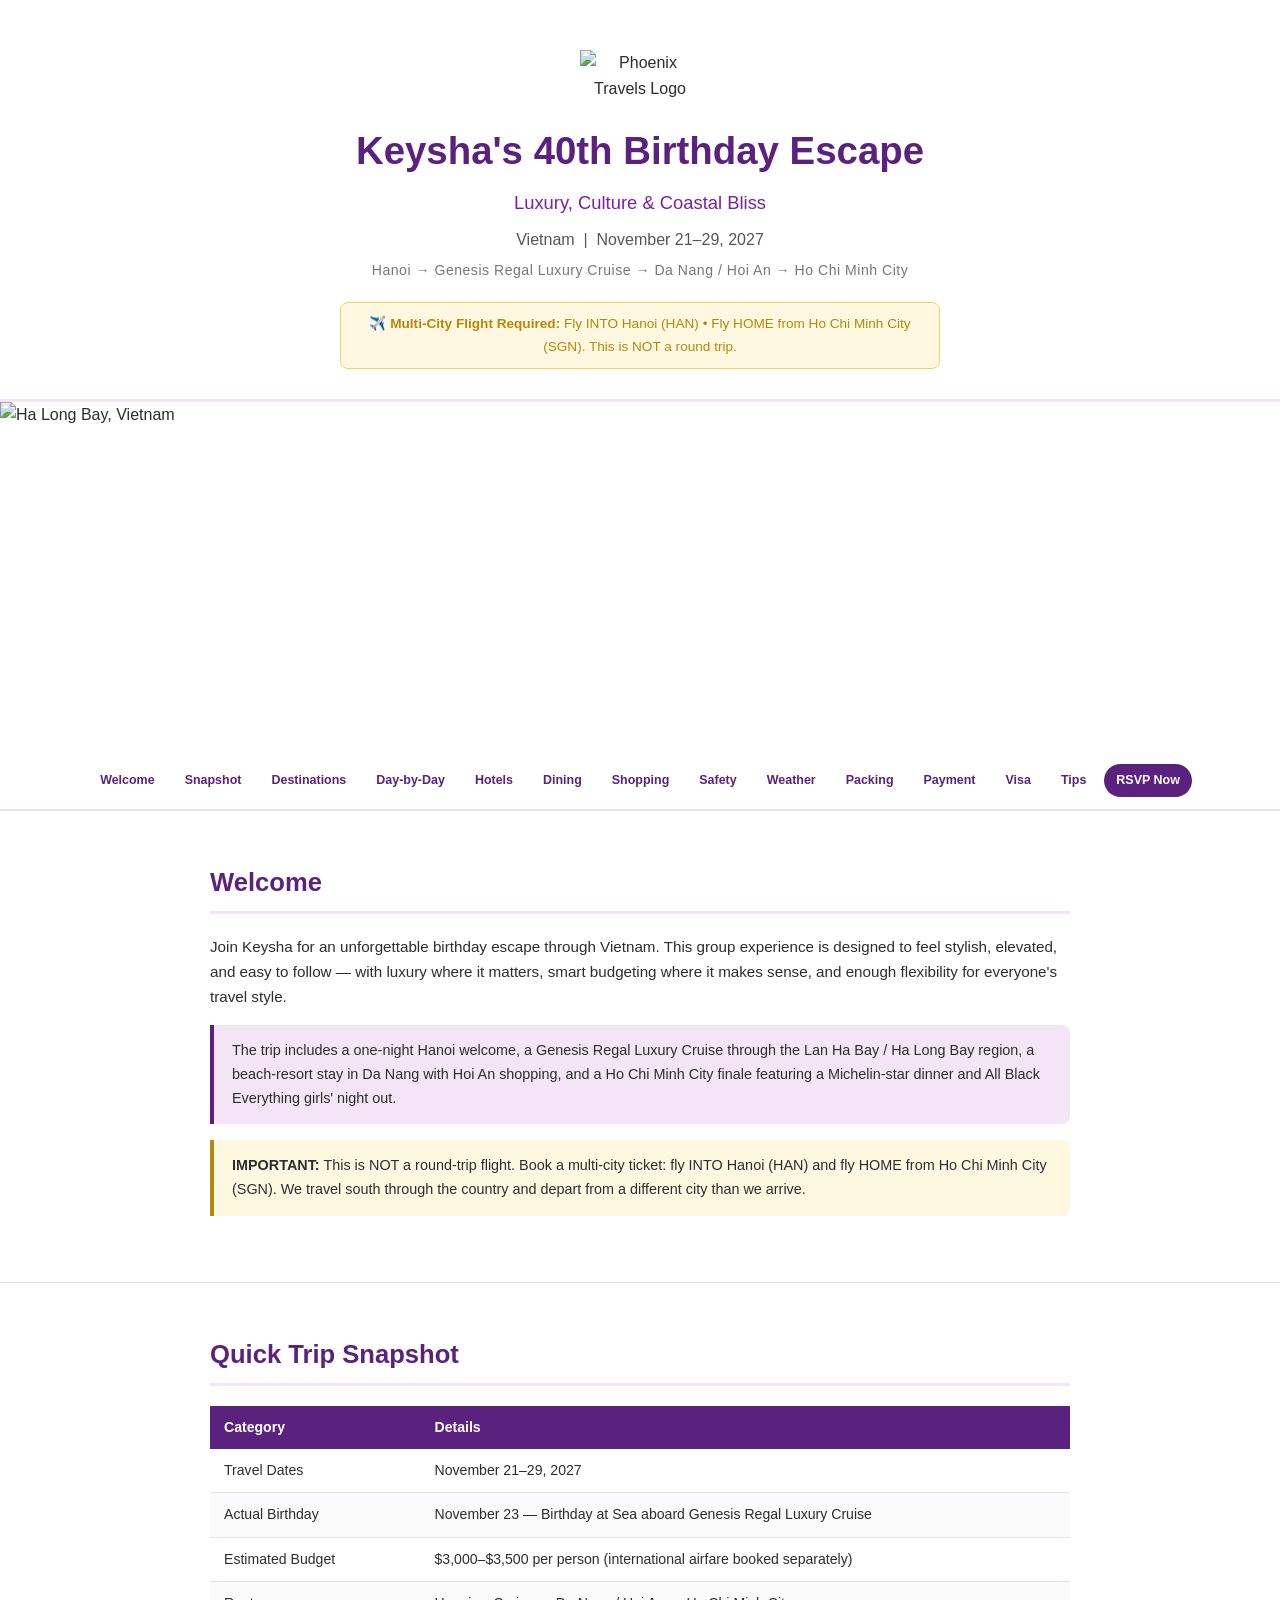
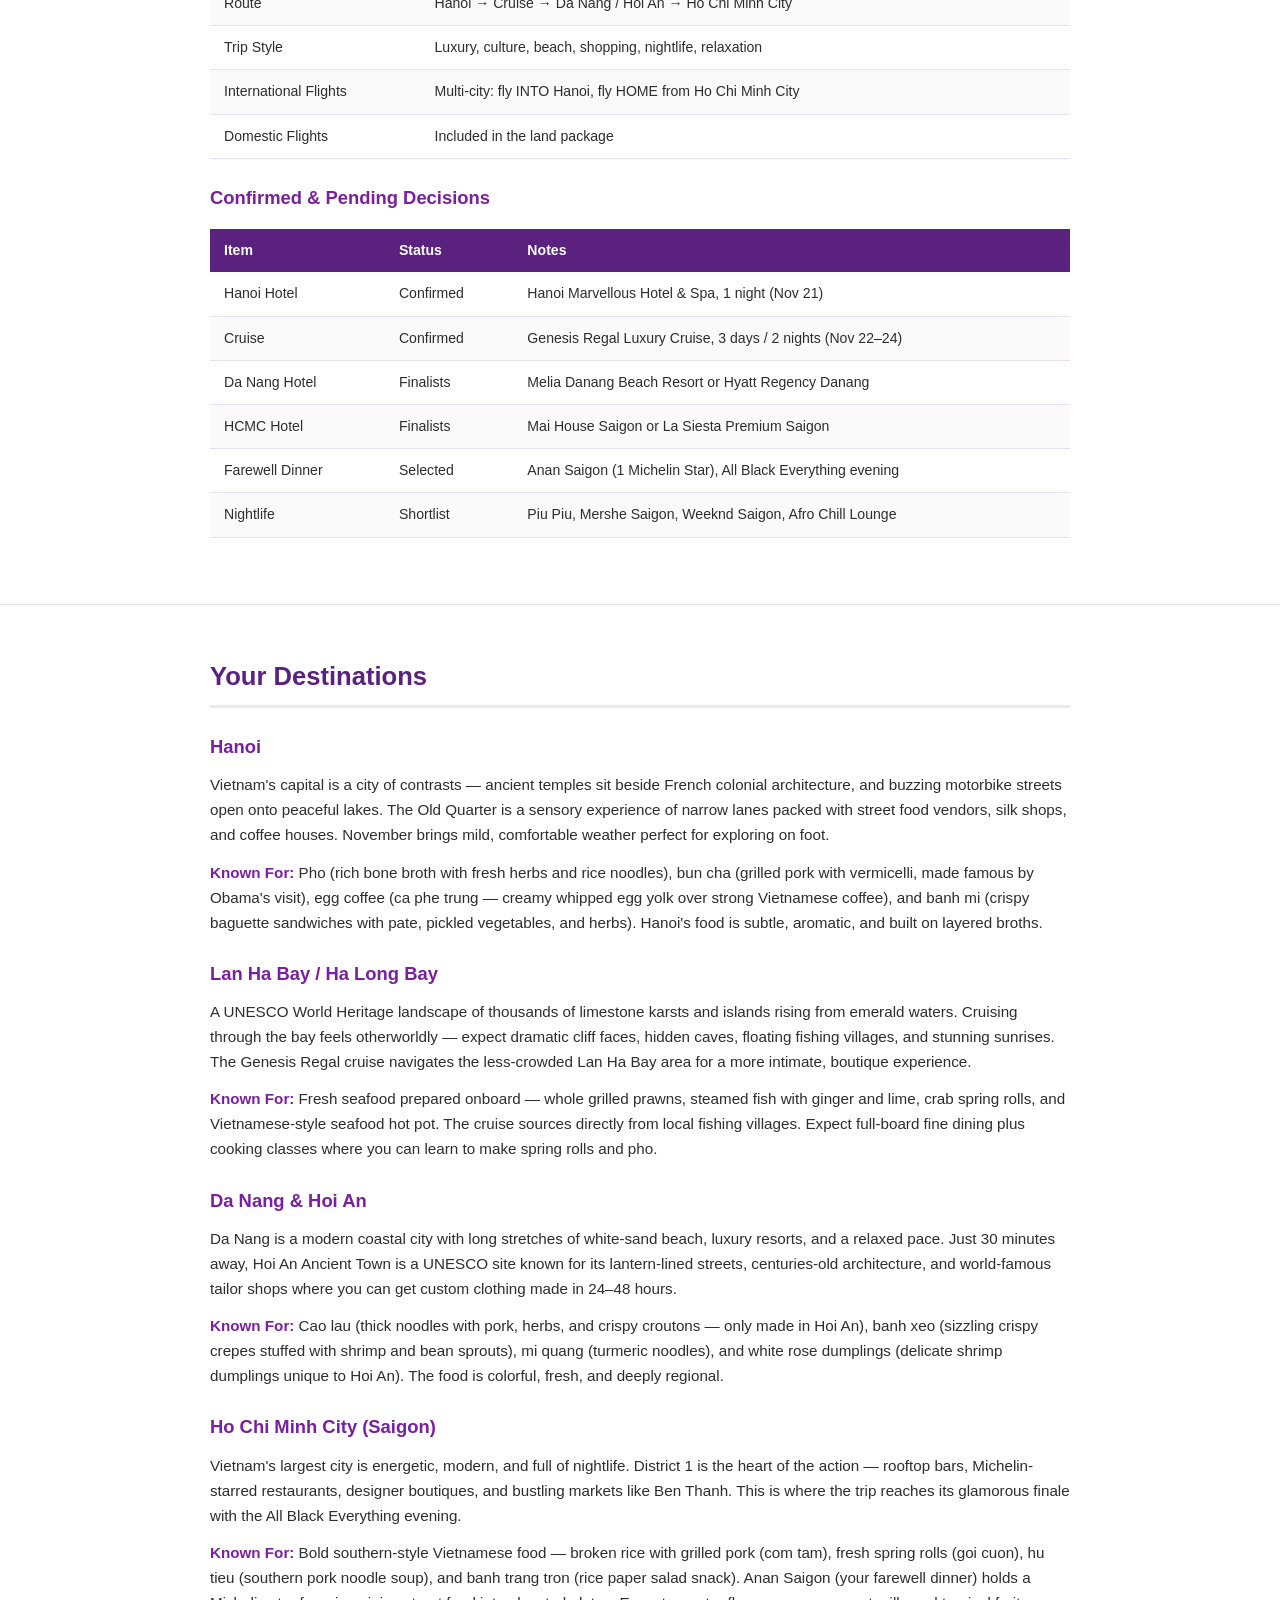
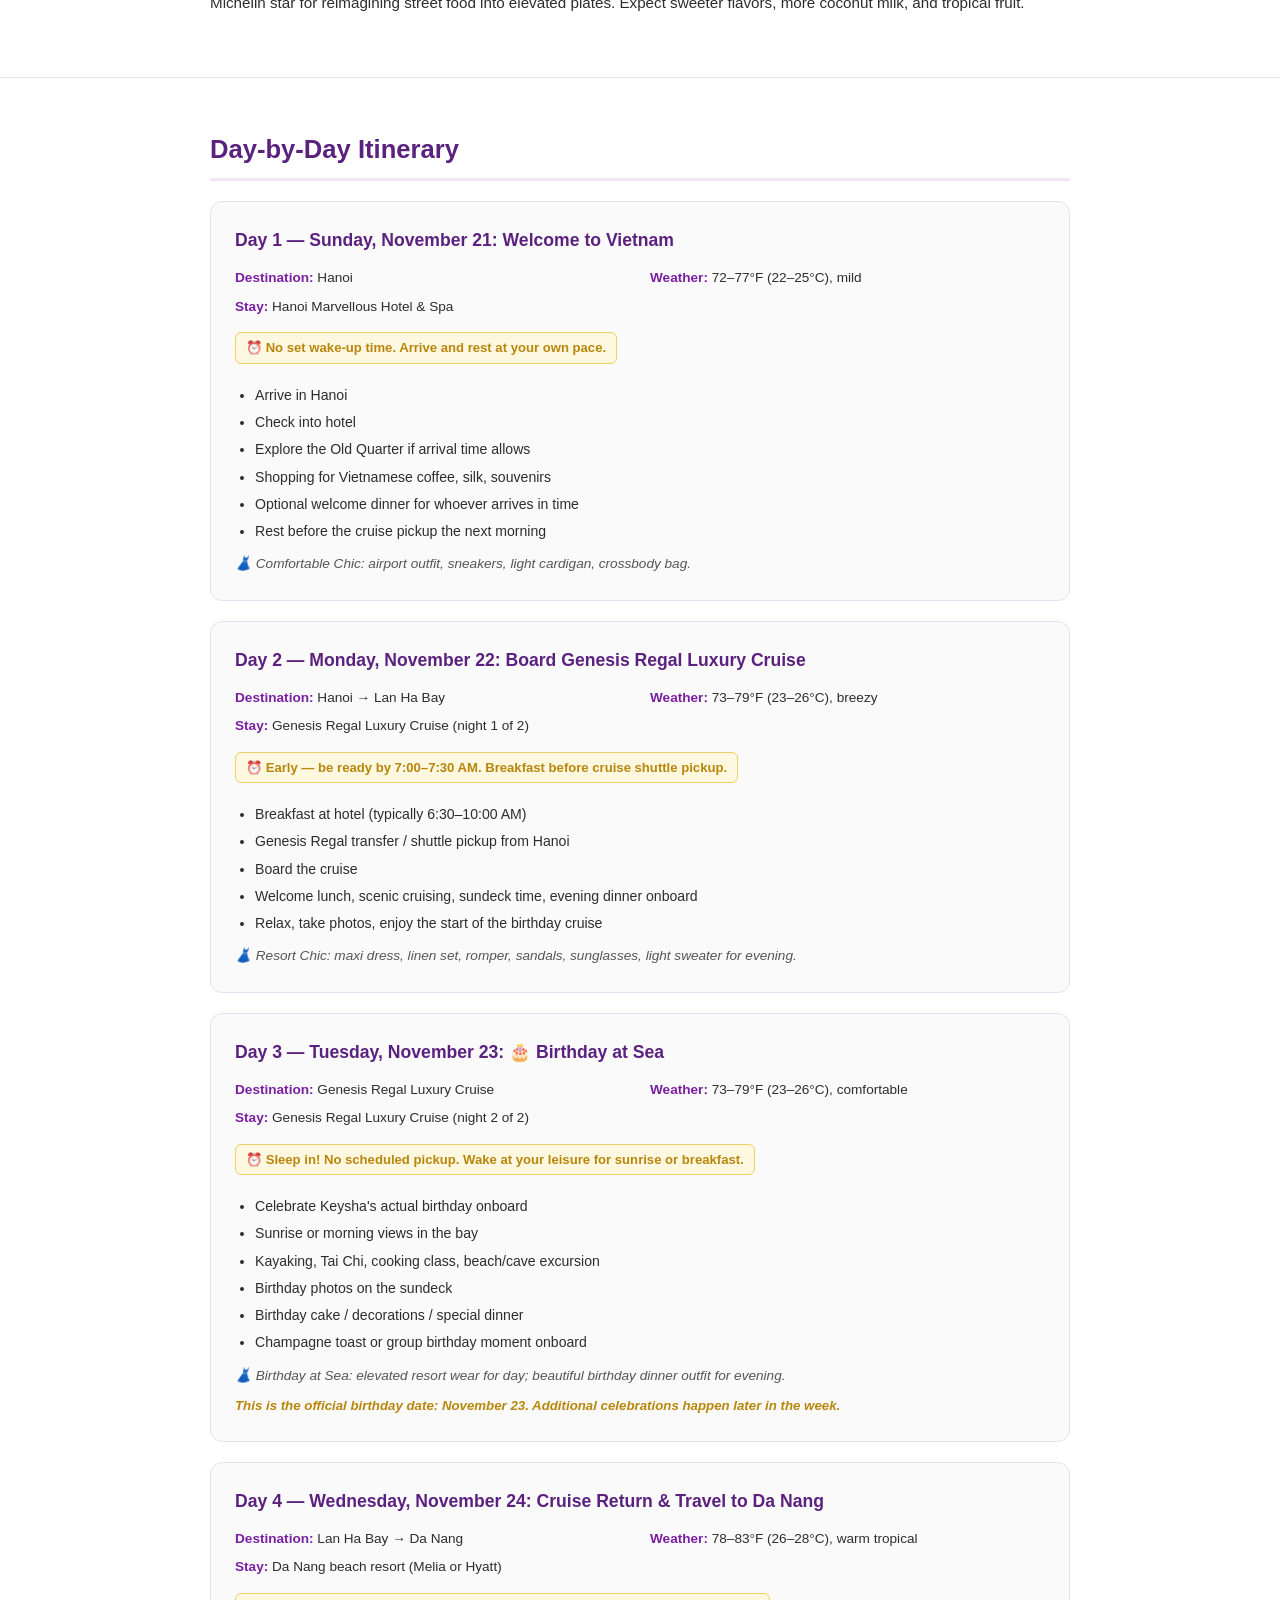
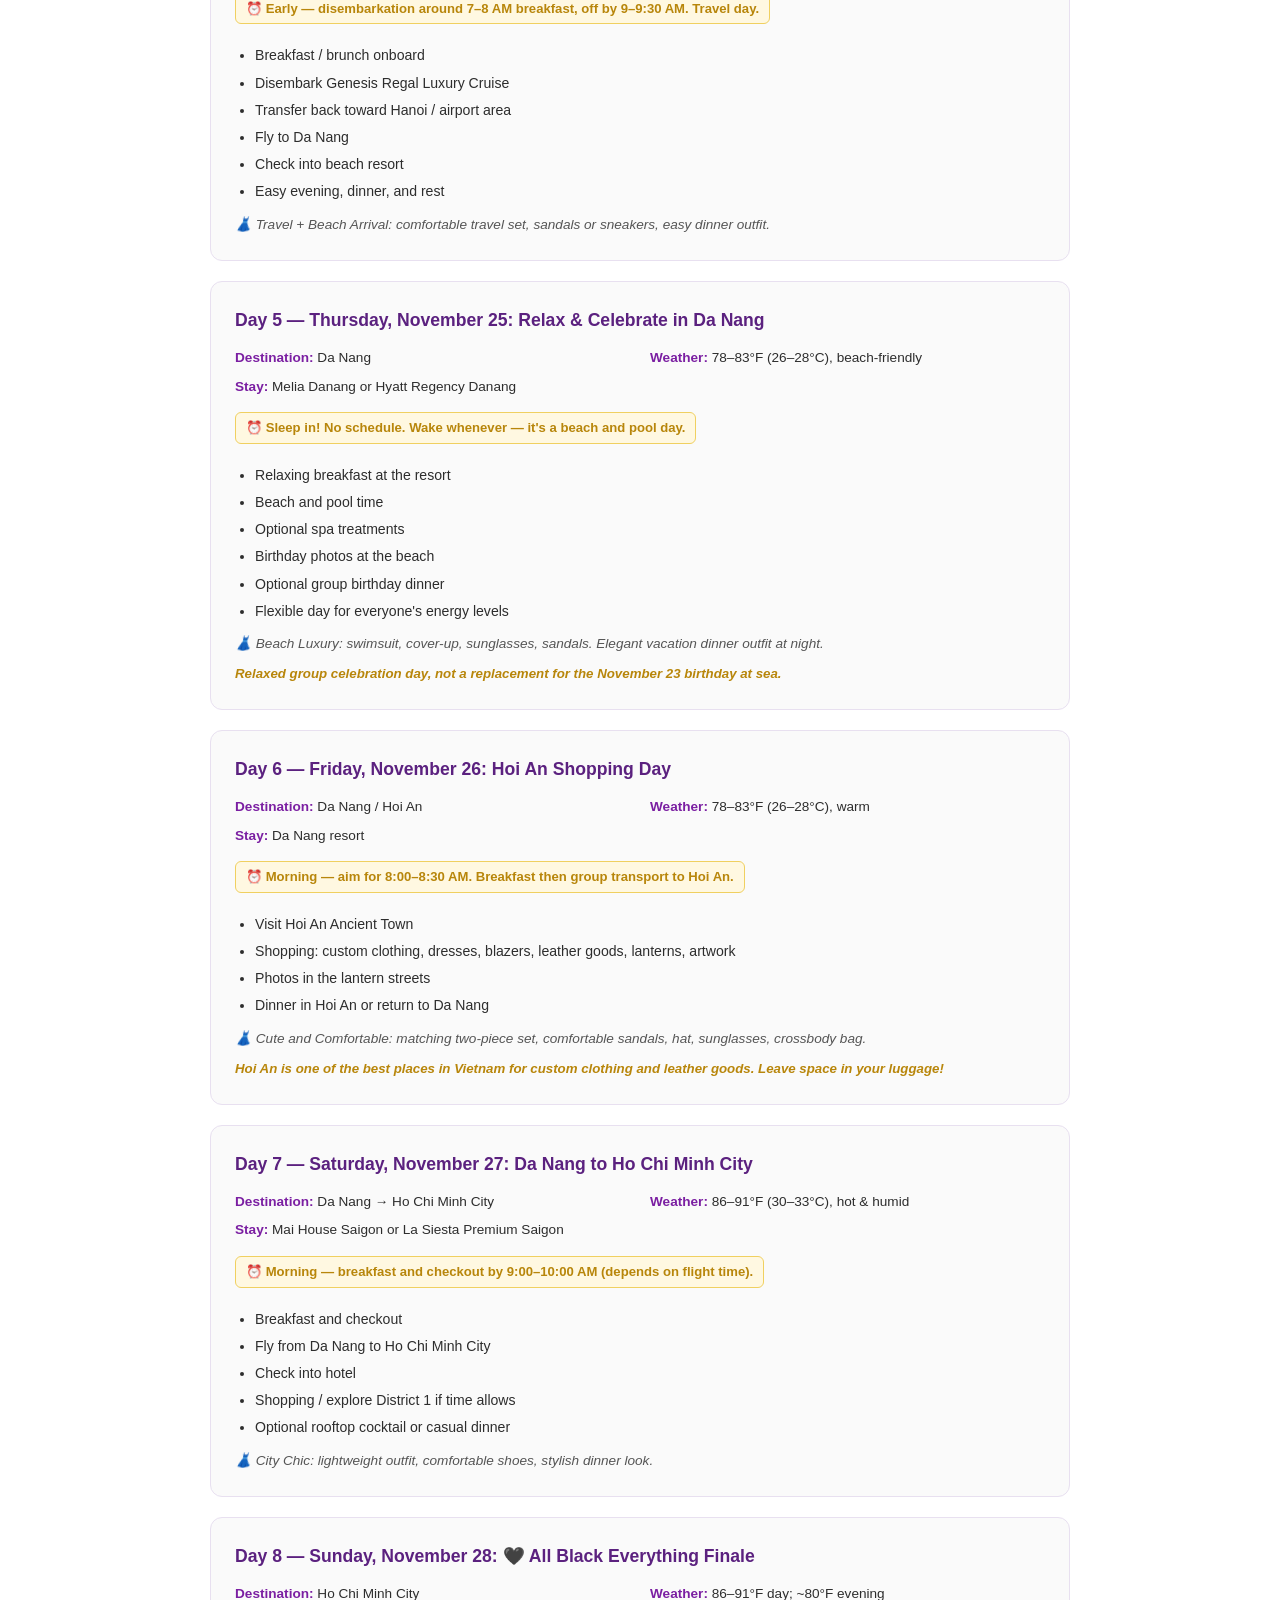
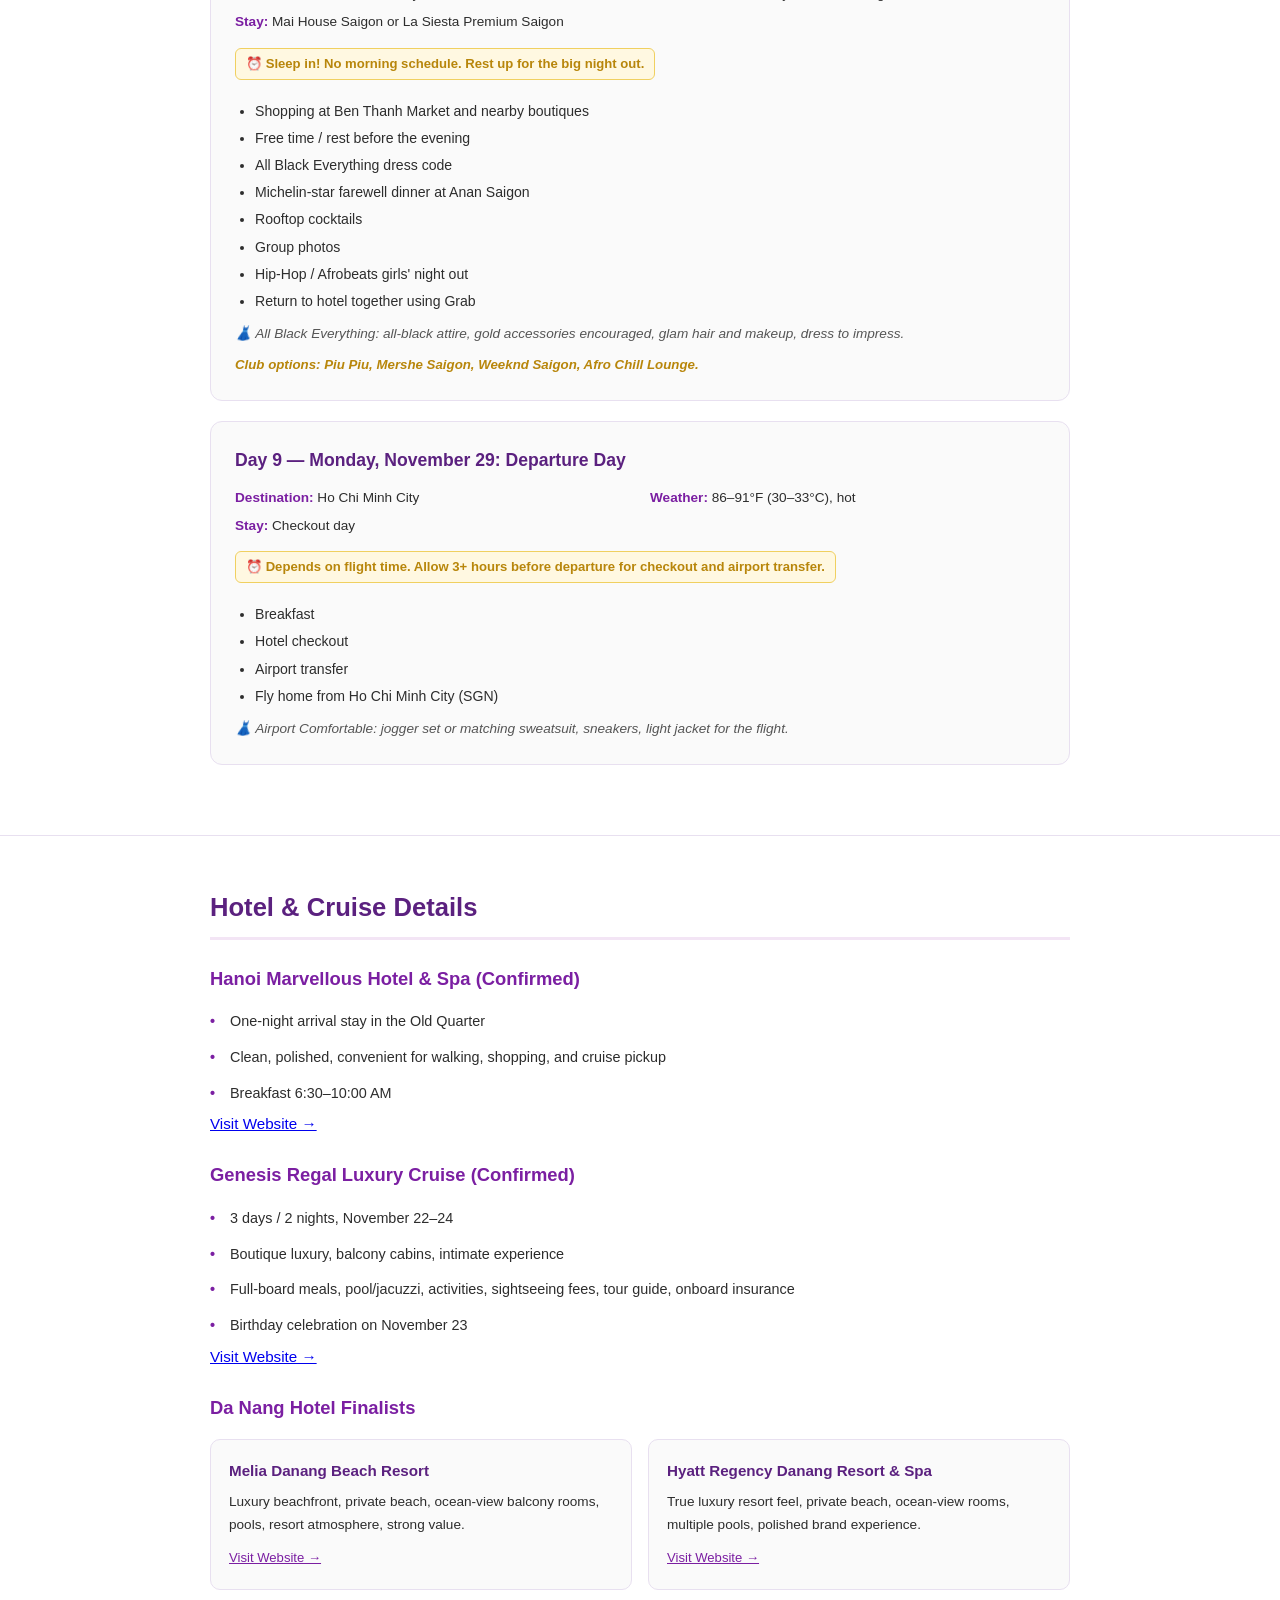
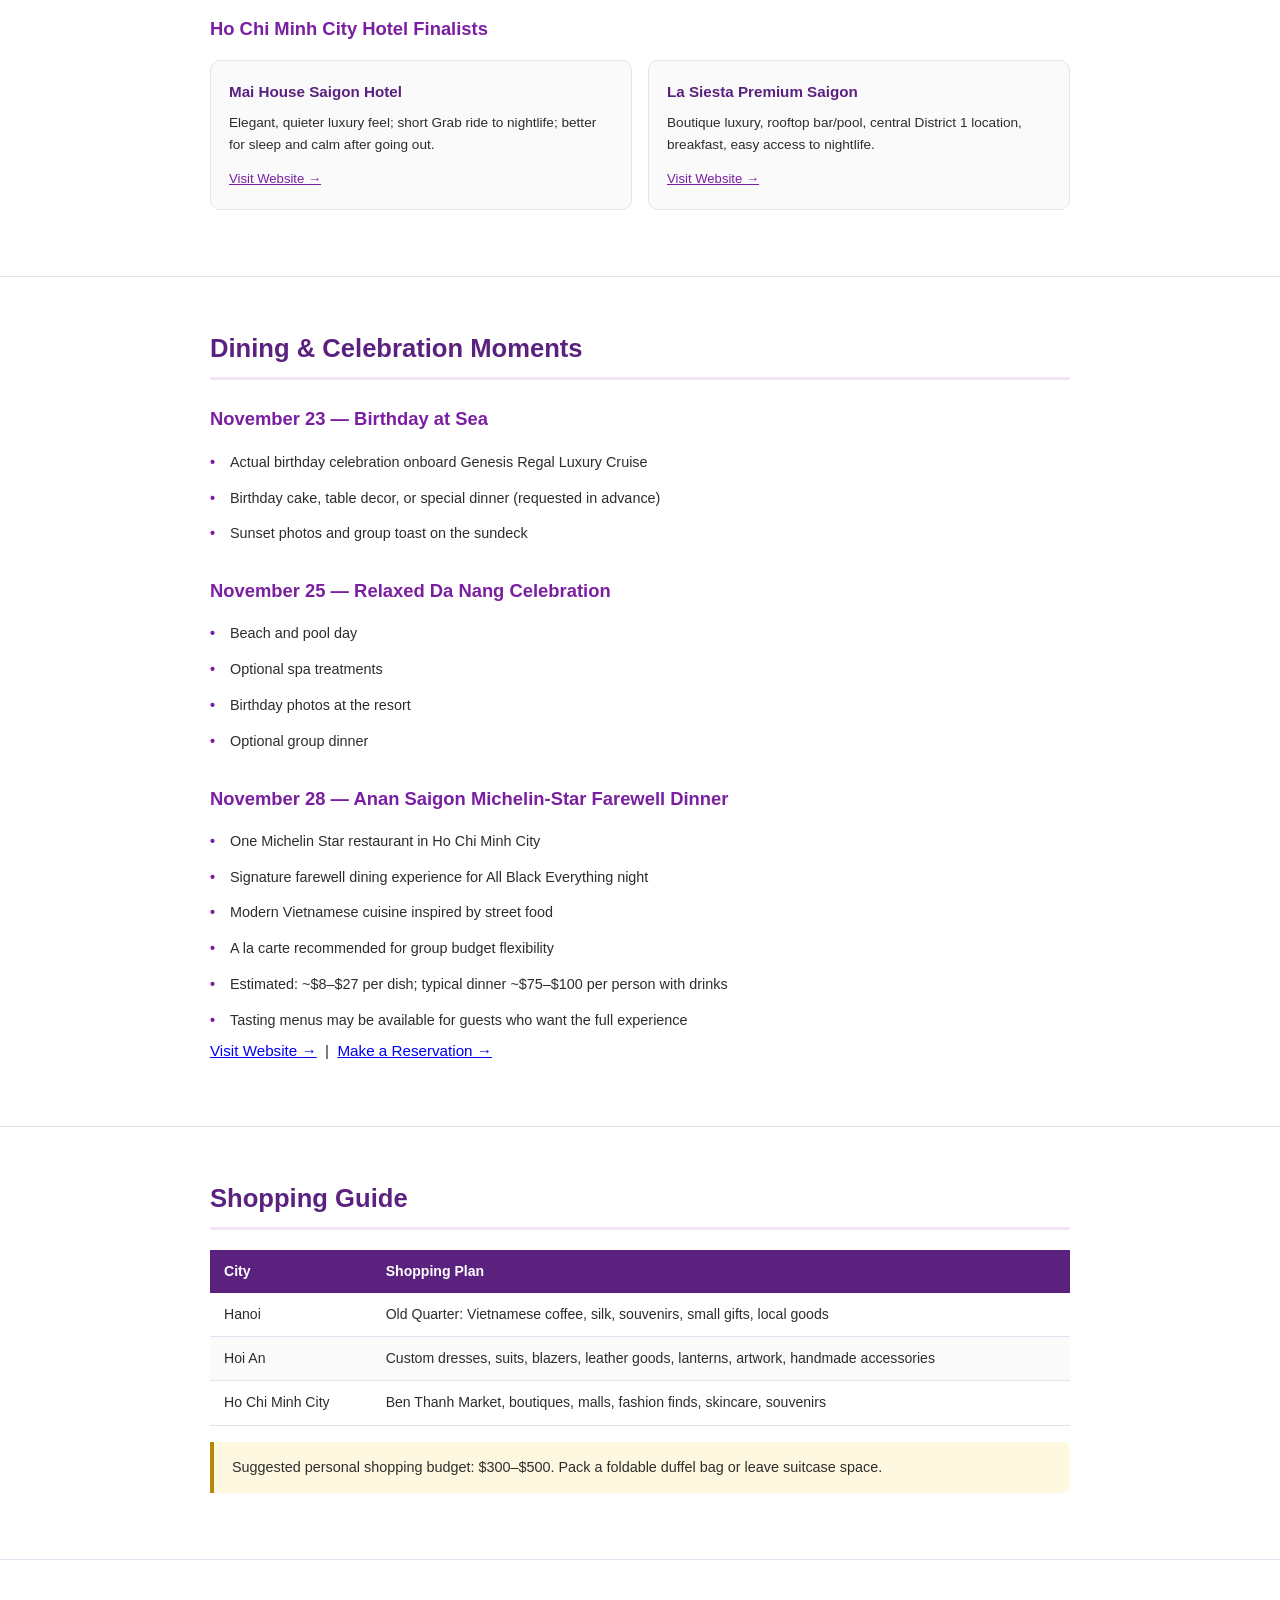
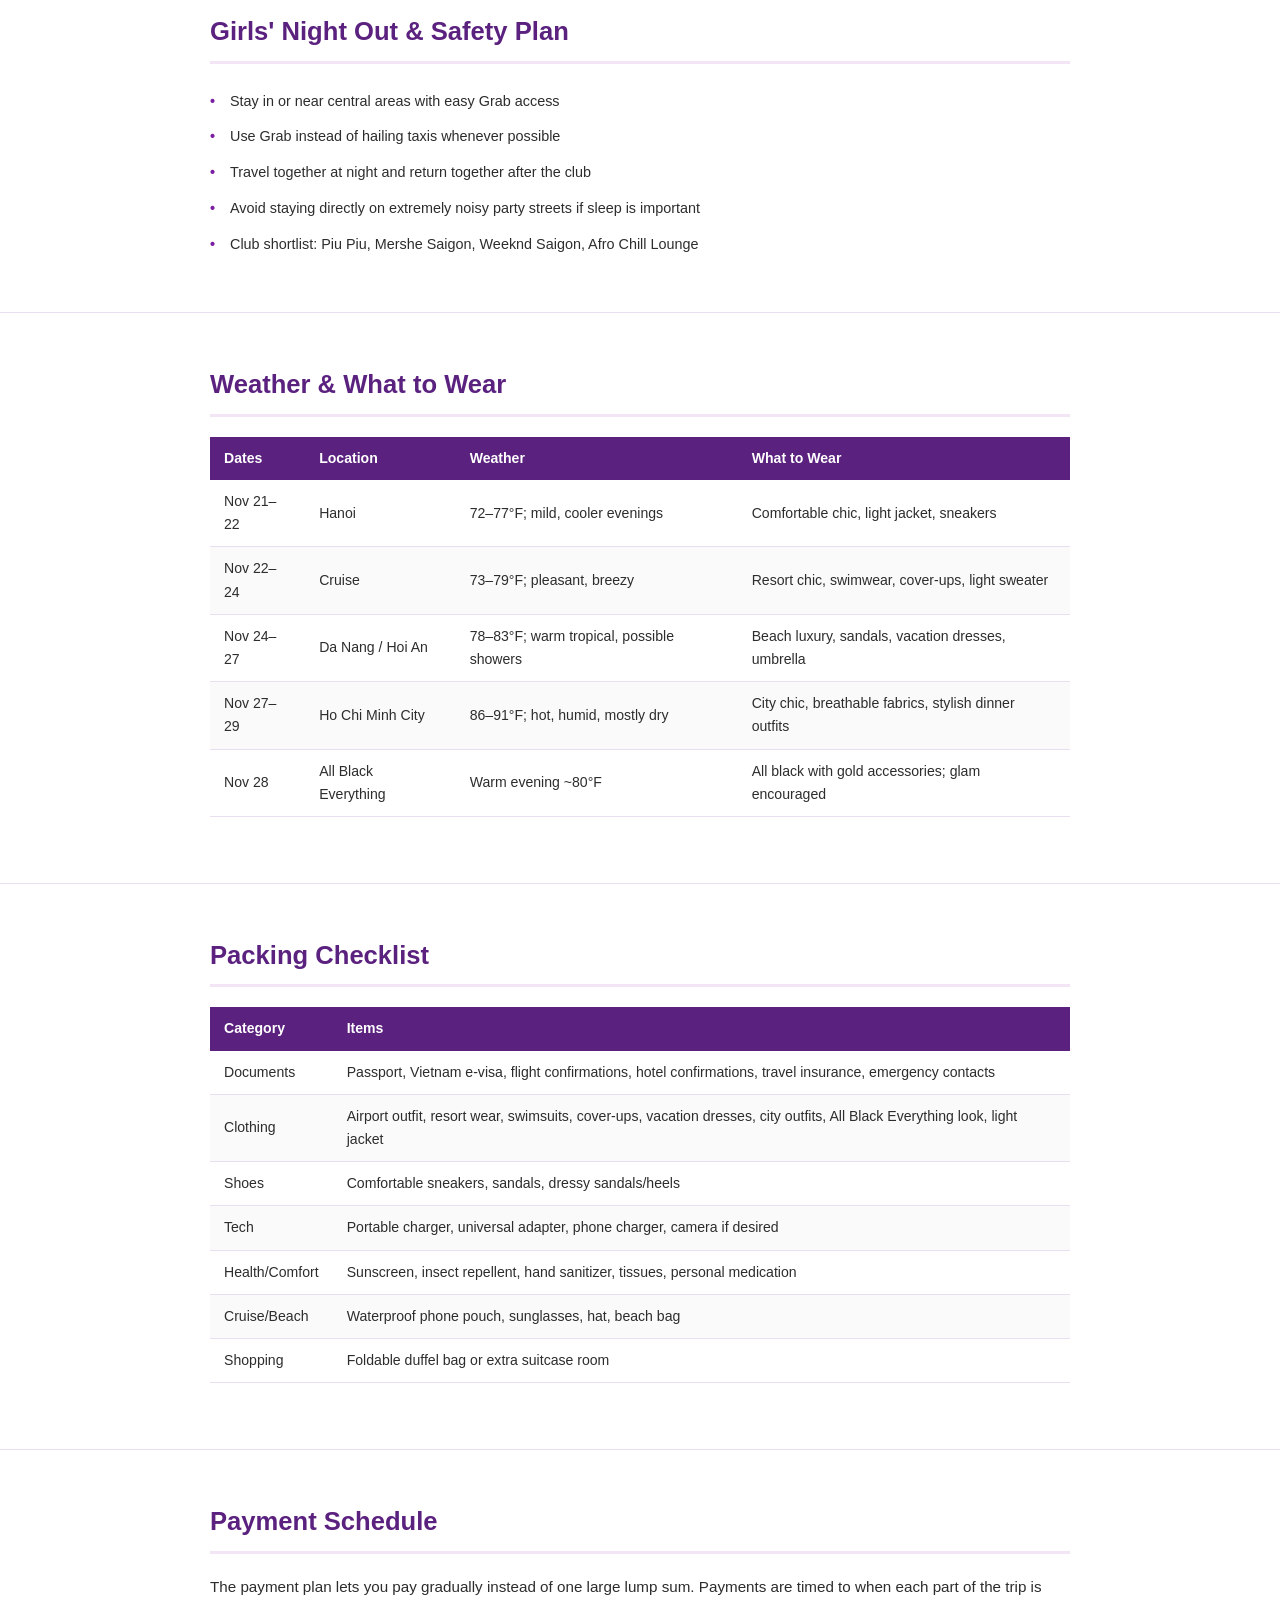
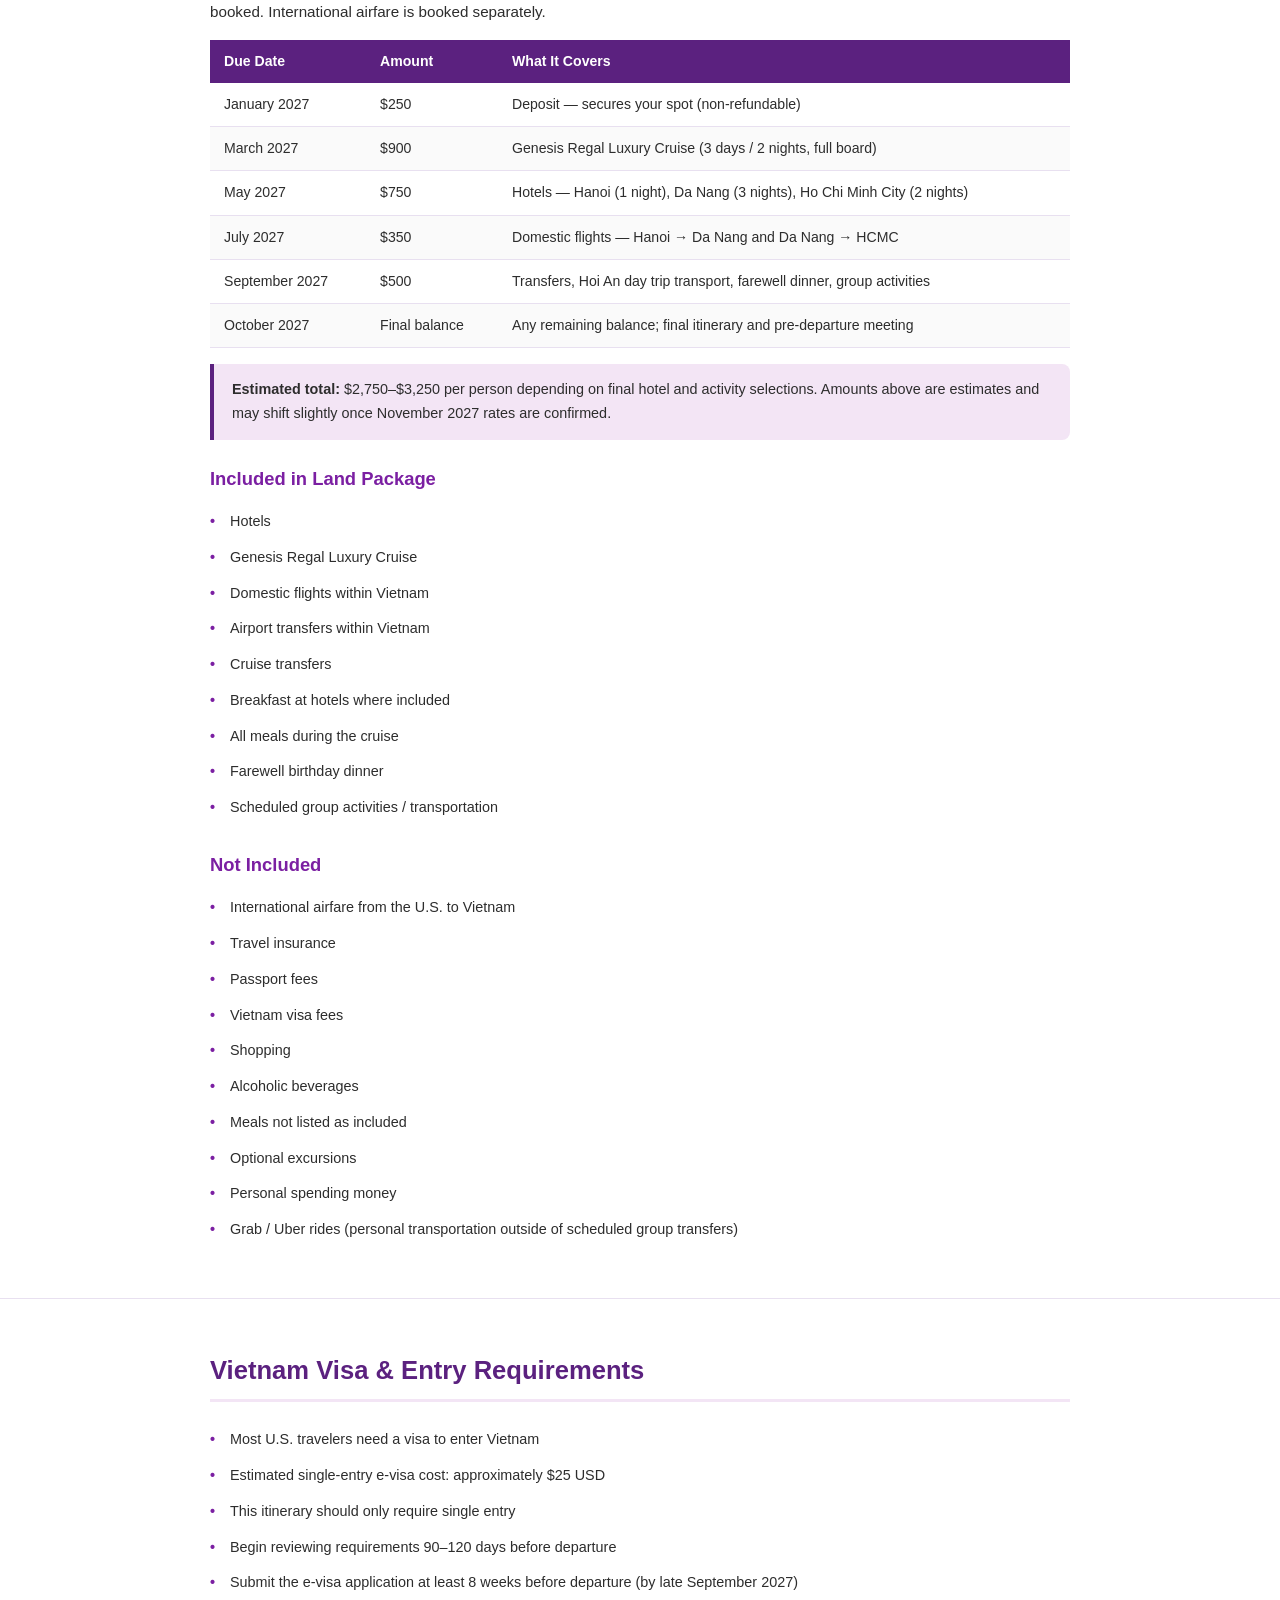
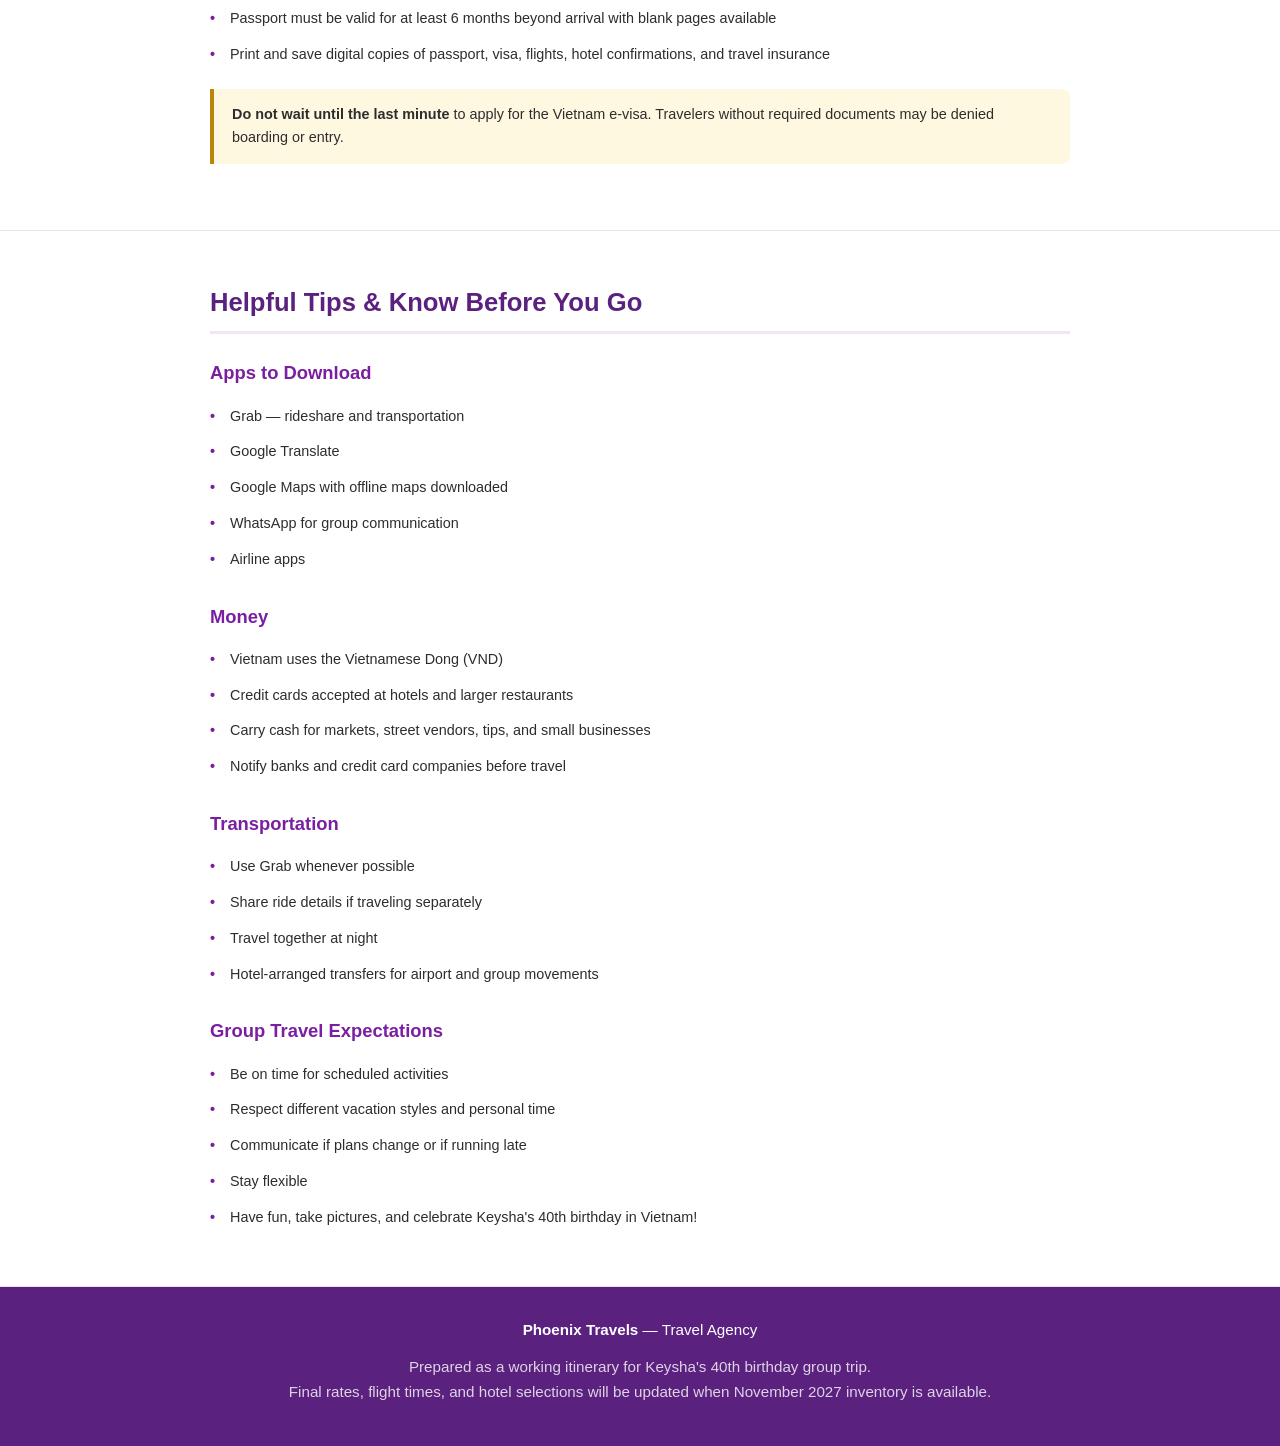
==== keysha-vietnam-site/index.html @ 4bf0efba "feat(original): lighter inline Travel Options summary, horizontal day cells and sticky toggle" ====
<!DOCTYPE html>
<html lang="en">
<head>
    <meta charset="UTF-8">
    <meta name="viewport" content="width=device-width, initial-scale=1.0">
    <title>Keysha's 40th Birthday Escape — Vietnam 2027 | Phoenix Travels</title>
    <style>
        * { margin: 0; padding: 0; box-sizing: border-box; }
        :root {
            --deep-purple: #5B217F;
            --medium-purple: #7B1FA2;
            --light-purple: #9C27B0;
            --soft-purple: #F3E5F5;
            --bronze: #B8860B;
            --dark: #2D2D2D;
            --white: #FFFFFF;
            --light-gray: #FAFAFA;
            --border: #E8E0F0;
        }
        body {
            font-family: 'Segoe UI', Tahoma, Geneva, Verdana, sans-serif;
            color: var(--dark);
            line-height: 1.65;
            background: var(--white);
        }
        /* HERO */
        .hero {
            background: var(--white);
            color: var(--dark);
            text-align: center;
            padding: 50px 20px 30px;
            border-bottom: 3px solid var(--soft-purple);
        }
        .hero img { max-width: 120px; margin-bottom: 16px; }
        .hero h1 { font-size: 2.4rem; margin-bottom: 6px; font-weight: 700; color: var(--deep-purple); }
        .hero .tagline { font-size: 1.15rem; color: var(--medium-purple); }
        .hero .dates { font-size: 1rem; color: #555; margin-top: 8px; }
        .hero .route { font-size: 0.88rem; color: #777; margin-top: 6px; letter-spacing: 0.5px; }
        .hero .alert {
            display: inline-block;
            background: #FFF8E1;
            border: 1px solid #F0D060;
            border-radius: 8px;
            padding: 10px 20px;
            margin-top: 20px;
            font-size: 0.85rem;
            color: var(--bronze);
            max-width: 600px;
        }
        /* NAV */
        .nav {
            background: var(--white);
            border-bottom: 2px solid var(--border);
            padding: 12px 20px;
            position: sticky;
            top: 0;
            z-index: 100;
            display: flex;
            justify-content: center;
            flex-wrap: wrap;
            gap: 6px;
        }
        .nav a {
            color: var(--deep-purple);
            text-decoration: none;
            font-size: 0.78rem;
            font-weight: 600;
            padding: 6px 12px;
            border-radius: 20px;
            transition: all 0.2s;
        }
        .nav a:hover {
            background: var(--soft-purple);
            color: var(--medium-purple);
        }
        /* SECTIONS */
        .container { max-width: 900px; margin: 0 auto; padding: 0 20px; }
        section { padding: 50px 0; border-bottom: 1px solid var(--border); }
        section:last-child { border-bottom: none; }
        h2 {
            color: var(--deep-purple);
            font-size: 1.6rem;
            margin-bottom: 20px;
            padding-bottom: 8px;
            border-bottom: 3px solid var(--soft-purple);
        }
        h3 {
            color: var(--medium-purple);
            font-size: 1.15rem;
            margin: 24px 0 10px;
        }
        p { margin-bottom: 12px; font-size: 0.95rem; }
        .callout {
            background: var(--soft-purple);
            border-left: 4px solid var(--deep-purple);
            padding: 14px 18px;
            border-radius: 0 8px 8px 0;
            margin: 16px 0;
            font-size: 0.9rem;
            font-weight: 500;
        }
        .callout.important {
            border-left-color: var(--bronze);
            background: #FFF8E1;
        }
        /* TABLES */
        table {
            width: 100%;
            border-collapse: collapse;
            margin: 16px 0;
            font-size: 0.88rem;
        }
        thead th {
            background: var(--deep-purple);
            color: var(--white);
            padding: 10px 14px;
            text-align: left;
            font-weight: 600;
        }
        tbody td {
            padding: 10px 14px;
            border-bottom: 1px solid var(--border);
        }
        tbody tr:nth-child(even) { background: var(--light-gray); }
        /* DAY CARDS */
        .day-card {
            background: var(--light-gray);
            border-radius: 12px;
            padding: 24px;
            margin: 20px 0;
            border: 1px solid var(--border);
        }
        .day-card h3 {
            color: var(--deep-purple);
            font-size: 1.1rem;
            margin: 0 0 12px;
        }
        .day-meta { display: grid; grid-template-columns: 1fr 1fr; gap: 6px 20px; margin-bottom: 14px; font-size: 0.85rem; }
        .day-meta span { display: block; }
        .day-meta strong { color: var(--medium-purple); }
        .wakeup {
            display: inline-block;
            background: #FFF8E1;
            border: 1px solid #F0D060;
            border-radius: 6px;
            padding: 4px 10px;
            font-size: 0.82rem;
            font-weight: 600;
            color: var(--bronze);
            margin-bottom: 12px;
        }
        .day-card ul { padding-left: 20px; margin: 8px 0; }
        .day-card li { margin-bottom: 4px; font-size: 0.88rem; }
        .wear { font-size: 0.85rem; color: #555; font-style: italic; margin-top: 10px; }
        .day-note {
            font-size: 0.83rem;
            color: var(--bronze);
            font-weight: 600;
            margin-top: 8px;
            font-style: italic;
        }
        /* LISTS */
        ul.clean { list-style: none; padding: 0; }
        ul.clean li { padding: 6px 0 6px 20px; position: relative; font-size: 0.9rem; }
        ul.clean li::before {
            content: '•';
            color: var(--medium-purple);
            font-weight: bold;
            position: absolute;
            left: 0;
        }
        /* HOTEL CARDS */
        .hotel-grid { display: grid; grid-template-columns: 1fr 1fr; gap: 16px; margin: 16px 0; }
        .hotel-card {
            background: var(--light-gray);
            border: 1px solid var(--border);
            border-radius: 10px;
            padding: 18px;
        }
        .hotel-card h4 { color: var(--deep-purple); margin-bottom: 8px; font-size: 0.95rem; }
        .hotel-card p { font-size: 0.85rem; margin-bottom: 8px; }
        .hotel-card a { color: var(--medium-purple); font-size: 0.82rem; }
        /* FOOTER */
        footer {
            background: var(--deep-purple);
            color: var(--white);
            text-align: center;
            padding: 30px 20px;
            font-size: 0.85rem;
        }
        footer a { color: rgba(255,255,255,0.8); }
        /* RESPONSIVE */
        @media (max-width: 700px) {
            .hero h1 { font-size: 1.8rem; }
            .day-meta { grid-template-columns: 1fr; }
            .hotel-grid { grid-template-columns: 1fr; }
            .nav a { font-size: 0.7rem; padding: 5px 8px; }
        }
    </style>
</head>
<body>
<!-- HERO -->
<div class="hero">
    <img src="Phoenix-01.png" alt="Phoenix Travels Logo">
    <h1>Keysha's 40th Birthday Escape</h1>
    <div class="tagline">Luxury, Culture & Coastal Bliss</div>
    <div class="dates">Vietnam &nbsp;|&nbsp; November 21–29, 2027</div>
    <div class="route">Hanoi &rarr; Genesis Regal Luxury Cruise &rarr; Da Nang / Hoi An &rarr; Ho Chi Minh City</div>
    <div class="alert">
        ✈️ <strong>Multi-City Flight Required:</strong> Fly INTO Hanoi (HAN) &bull; Fly HOME from Ho Chi Minh City (SGN). This is NOT a round trip.
    </div>
</div>

<!-- NAV -->
<div style="width:100%; max-height:350px; overflow:hidden;">
    <img src="Vietnam.webp" alt="Ha Long Bay, Vietnam" style="width:100%; height:350px; object-fit:cover; display:block;">
</div>

<nav class="nav">
    <a href="#welcome">Welcome</a>
    <a href="#snapshot">Snapshot</a>
    <a href="#destinations">Destinations</a>
    <a href="#itinerary">Day-by-Day</a>
    <a href="#hotels">Hotels</a>
    <a href="#dining">Dining</a>
    <a href="#shopping">Shopping</a>
    <a href="#safety">Safety</a>
    <a href="#weather">Weather</a>
    <a href="#packing">Packing</a>
    <a href="#payment">Payment</a>
    <a href="#visa">Visa</a>
    <a href="#tips">Tips</a>
    <a href="vietnam_rsvp.html" style="background:var(--deep-purple);color:var(--white);border-radius:20px;">RSVP Now</a>
</nav>
<!-- WELCOME -->
<section id="welcome">
<div class="container">
    <h2>Welcome</h2>
    <p>Join Keysha for an unforgettable birthday escape through Vietnam. This group experience is designed to feel stylish, elevated, and easy to follow — with luxury where it matters, smart budgeting where it makes sense, and enough flexibility for everyone's travel style.</p>
    <div class="callout">
        The trip includes a one-night Hanoi welcome, a Genesis Regal Luxury Cruise through the Lan Ha Bay / Ha Long Bay region, a beach-resort stay in Da Nang with Hoi An shopping, and a Ho Chi Minh City finale featuring a Michelin-star dinner and All Black Everything girls' night out.
    </div>
    <div class="callout important">
        <strong>IMPORTANT:</strong> This is NOT a round-trip flight. Book a multi-city ticket: fly INTO Hanoi (HAN) and fly HOME from Ho Chi Minh City (SGN). We travel south through the country and depart from a different city than we arrive.
    </div>
</div>
</section>
<!-- QUICK TRIP SNAPSHOT -->
<section id="snapshot">
<div class="container">
    <h2>Quick Trip Snapshot</h2>
    <table>
        <thead><tr><th>Category</th><th>Details</th></tr></thead>
        <tbody>
            <tr><td>Travel Dates</td><td>November 21–29, 2027</td></tr>
            <tr><td>Actual Birthday</td><td>November 23 — Birthday at Sea aboard Genesis Regal Luxury Cruise</td></tr>
            <tr><td>Estimated Budget</td><td>$3,000–$3,500 per person (international airfare booked separately)</td></tr>
            <tr><td>Route</td><td>Hanoi → Cruise → Da Nang / Hoi An → Ho Chi Minh City</td></tr>
            <tr><td>Trip Style</td><td>Luxury, culture, beach, shopping, nightlife, relaxation</td></tr>
            <tr><td>International Flights</td><td>Multi-city: fly INTO Hanoi, fly HOME from Ho Chi Minh City</td></tr>
            <tr><td>Domestic Flights</td><td>Included in the land package</td></tr>
        </tbody>
    </table>
    <h3>Confirmed & Pending Decisions</h3>
    <table>
        <thead><tr><th>Item</th><th>Status</th><th>Notes</th></tr></thead>
        <tbody>
            <tr><td>Hanoi Hotel</td><td>Confirmed</td><td>Hanoi Marvellous Hotel & Spa, 1 night (Nov 21)</td></tr>
            <tr><td>Cruise</td><td>Confirmed</td><td>Genesis Regal Luxury Cruise, 3 days / 2 nights (Nov 22–24)</td></tr>
            <tr><td>Da Nang Hotel</td><td>Finalists</td><td>Melia Danang Beach Resort or Hyatt Regency Danang</td></tr>
            <tr><td>HCMC Hotel</td><td>Finalists</td><td>Mai House Saigon or La Siesta Premium Saigon</td></tr>
            <tr><td>Farewell Dinner</td><td>Selected</td><td>Anan Saigon (1 Michelin Star), All Black Everything evening</td></tr>
            <tr><td>Nightlife</td><td>Shortlist</td><td>Piu Piu, Mershe Saigon, Weeknd Saigon, Afro Chill Lounge</td></tr>
        </tbody>
    </table>
</div>
</section>
<!-- DESTINATIONS -->
<section id="destinations">
<div class="container">
    <h2>Your Destinations</h2>

    <h3>Hanoi</h3>
    <p>Vietnam's capital is a city of contrasts — ancient temples sit beside French colonial architecture, and buzzing motorbike streets open onto peaceful lakes. The Old Quarter is a sensory experience of narrow lanes packed with street food vendors, silk shops, and coffee houses. November brings mild, comfortable weather perfect for exploring on foot.</p>
    <p><strong style="color:var(--medium-purple)">Known For:</strong> Pho (rich bone broth with fresh herbs and rice noodles), bun cha (grilled pork with vermicelli, made famous by Obama's visit), egg coffee (ca phe trung — creamy whipped egg yolk over strong Vietnamese coffee), and banh mi (crispy baguette sandwiches with pate, pickled vegetables, and herbs). Hanoi's food is subtle, aromatic, and built on layered broths.</p>

    <h3>Lan Ha Bay / Ha Long Bay</h3>
    <p>A UNESCO World Heritage landscape of thousands of limestone karsts and islands rising from emerald waters. Cruising through the bay feels otherworldly — expect dramatic cliff faces, hidden caves, floating fishing villages, and stunning sunrises. The Genesis Regal cruise navigates the less-crowded Lan Ha Bay area for a more intimate, boutique experience.</p>
    <p><strong style="color:var(--medium-purple)">Known For:</strong> Fresh seafood prepared onboard — whole grilled prawns, steamed fish with ginger and lime, crab spring rolls, and Vietnamese-style seafood hot pot. The cruise sources directly from local fishing villages. Expect full-board fine dining plus cooking classes where you can learn to make spring rolls and pho.</p>

    <h3>Da Nang & Hoi An</h3>
    <p>Da Nang is a modern coastal city with long stretches of white-sand beach, luxury resorts, and a relaxed pace. Just 30 minutes away, Hoi An Ancient Town is a UNESCO site known for its lantern-lined streets, centuries-old architecture, and world-famous tailor shops where you can get custom clothing made in 24–48 hours.</p>
    <p><strong style="color:var(--medium-purple)">Known For:</strong> Cao lau (thick noodles with pork, herbs, and crispy croutons — only made in Hoi An), banh xeo (sizzling crispy crepes stuffed with shrimp and bean sprouts), mi quang (turmeric noodles), and white rose dumplings (delicate shrimp dumplings unique to Hoi An). The food is colorful, fresh, and deeply regional.</p>

    <h3>Ho Chi Minh City (Saigon)</h3>
    <p>Vietnam's largest city is energetic, modern, and full of nightlife. District 1 is the heart of the action — rooftop bars, Michelin-starred restaurants, designer boutiques, and bustling markets like Ben Thanh. This is where the trip reaches its glamorous finale with the All Black Everything evening.</p>
    <p><strong style="color:var(--medium-purple)">Known For:</strong> Bold southern-style Vietnamese food — broken rice with grilled pork (com tam), fresh spring rolls (goi cuon), hu tieu (southern pork noodle soup), and banh trang tron (rice paper salad snack). Anan Saigon (your farewell dinner) holds a Michelin star for reimagining street food into elevated plates. Expect sweeter flavors, more coconut milk, and tropical fruit.</p>
</div>
</section>
<!-- DAY-BY-DAY ITINERARY -->
<section id="itinerary">
<div class="container">
    <h2>Day-by-Day Itinerary</h2>

    <div class="day-card">
        <h3>Day 1 — Sunday, November 21: Welcome to Vietnam</h3>
        <div class="day-meta">
            <span><strong>Destination:</strong> Hanoi</span>
            <span><strong>Weather:</strong> 72–77°F (22–25°C), mild</span>
            <span><strong>Stay:</strong> Hanoi Marvellous Hotel & Spa</span>
        </div>
        <div class="wakeup">⏰ No set wake-up time. Arrive and rest at your own pace.</div>
        <ul>
            <li>Arrive in Hanoi</li>
            <li>Check into hotel</li>
            <li>Explore the Old Quarter if arrival time allows</li>
            <li>Shopping for Vietnamese coffee, silk, souvenirs</li>
            <li>Optional welcome dinner for whoever arrives in time</li>
            <li>Rest before the cruise pickup the next morning</li>
        </ul>
        <div class="wear">👗 Comfortable Chic: airport outfit, sneakers, light cardigan, crossbody bag.</div>
    </div>

    <div class="day-card">
        <h3>Day 2 — Monday, November 22: Board Genesis Regal Luxury Cruise</h3>
        <div class="day-meta">
            <span><strong>Destination:</strong> Hanoi → Lan Ha Bay</span>
            <span><strong>Weather:</strong> 73–79°F (23–26°C), breezy</span>
            <span><strong>Stay:</strong> Genesis Regal Luxury Cruise (night 1 of 2)</span>
        </div>
        <div class="wakeup">⏰ Early — be ready by 7:00–7:30 AM. Breakfast before cruise shuttle pickup.</div>
        <ul>
            <li>Breakfast at hotel (typically 6:30–10:00 AM)</li>
            <li>Genesis Regal transfer / shuttle pickup from Hanoi</li>
            <li>Board the cruise</li>
            <li>Welcome lunch, scenic cruising, sundeck time, evening dinner onboard</li>
            <li>Relax, take photos, enjoy the start of the birthday cruise</li>
        </ul>
        <div class="wear">👗 Resort Chic: maxi dress, linen set, romper, sandals, sunglasses, light sweater for evening.</div>
    </div>
    <div class="day-card">
        <h3>Day 3 — Tuesday, November 23: 🎂 Birthday at Sea</h3>
        <div class="day-meta">
            <span><strong>Destination:</strong> Genesis Regal Luxury Cruise</span>
            <span><strong>Weather:</strong> 73–79°F (23–26°C), comfortable</span>
            <span><strong>Stay:</strong> Genesis Regal Luxury Cruise (night 2 of 2)</span>
        </div>
        <div class="wakeup">⏰ Sleep in! No scheduled pickup. Wake at your leisure for sunrise or breakfast.</div>
        <ul>
            <li>Celebrate Keysha's actual birthday onboard</li>
            <li>Sunrise or morning views in the bay</li>
            <li>Kayaking, Tai Chi, cooking class, beach/cave excursion</li>
            <li>Birthday photos on the sundeck</li>
            <li>Birthday cake / decorations / special dinner</li>
            <li>Champagne toast or group birthday moment onboard</li>
        </ul>
        <div class="wear">👗 Birthday at Sea: elevated resort wear for day; beautiful birthday dinner outfit for evening.</div>
        <div class="day-note">This is the official birthday date: November 23. Additional celebrations happen later in the week.</div>
    </div>

    <div class="day-card">
        <h3>Day 4 — Wednesday, November 24: Cruise Return & Travel to Da Nang</h3>
        <div class="day-meta">
            <span><strong>Destination:</strong> Lan Ha Bay → Da Nang</span>
            <span><strong>Weather:</strong> 78–83°F (26–28°C), warm tropical</span>
            <span><strong>Stay:</strong> Da Nang beach resort (Melia or Hyatt)</span>
        </div>
        <div class="wakeup">⏰ Early — disembarkation around 7–8 AM breakfast, off by 9–9:30 AM. Travel day.</div>
        <ul>
            <li>Breakfast / brunch onboard</li>
            <li>Disembark Genesis Regal Luxury Cruise</li>
            <li>Transfer back toward Hanoi / airport area</li>
            <li>Fly to Da Nang</li>
            <li>Check into beach resort</li>
            <li>Easy evening, dinner, and rest</li>
        </ul>
        <div class="wear">👗 Travel + Beach Arrival: comfortable travel set, sandals or sneakers, easy dinner outfit.</div>
    </div>
    <div class="day-card">
        <h3>Day 5 — Thursday, November 25: Relax & Celebrate in Da Nang</h3>
        <div class="day-meta">
            <span><strong>Destination:</strong> Da Nang</span>
            <span><strong>Weather:</strong> 78–83°F (26–28°C), beach-friendly</span>
            <span><strong>Stay:</strong> Melia Danang or Hyatt Regency Danang</span>
        </div>
        <div class="wakeup">⏰ Sleep in! No schedule. Wake whenever — it's a beach and pool day.</div>
        <ul>
            <li>Relaxing breakfast at the resort</li>
            <li>Beach and pool time</li>
            <li>Optional spa treatments</li>
            <li>Birthday photos at the beach</li>
            <li>Optional group birthday dinner</li>
            <li>Flexible day for everyone's energy levels</li>
        </ul>
        <div class="wear">👗 Beach Luxury: swimsuit, cover-up, sunglasses, sandals. Elegant vacation dinner outfit at night.</div>
        <div class="day-note">Relaxed group celebration day, not a replacement for the November 23 birthday at sea.</div>
    </div>

    <div class="day-card">
        <h3>Day 6 — Friday, November 26: Hoi An Shopping Day</h3>
        <div class="day-meta">
            <span><strong>Destination:</strong> Da Nang / Hoi An</span>
            <span><strong>Weather:</strong> 78–83°F (26–28°C), warm</span>
            <span><strong>Stay:</strong> Da Nang resort</span>
        </div>
        <div class="wakeup">⏰ Morning — aim for 8:00–8:30 AM. Breakfast then group transport to Hoi An.</div>
        <ul>
            <li>Visit Hoi An Ancient Town</li>
            <li>Shopping: custom clothing, dresses, blazers, leather goods, lanterns, artwork</li>
            <li>Photos in the lantern streets</li>
            <li>Dinner in Hoi An or return to Da Nang</li>
        </ul>
        <div class="wear">👗 Cute and Comfortable: matching two-piece set, comfortable sandals, hat, sunglasses, crossbody bag.</div>
        <div class="day-note">Hoi An is one of the best places in Vietnam for custom clothing and leather goods. Leave space in your luggage!</div>
    </div>
    <div class="day-card">
        <h3>Day 7 — Saturday, November 27: Da Nang to Ho Chi Minh City</h3>
        <div class="day-meta">
            <span><strong>Destination:</strong> Da Nang → Ho Chi Minh City</span>
            <span><strong>Weather:</strong> 86–91°F (30–33°C), hot & humid</span>
            <span><strong>Stay:</strong> Mai House Saigon or La Siesta Premium Saigon</span>
        </div>
        <div class="wakeup">⏰ Morning — breakfast and checkout by 9:00–10:00 AM (depends on flight time).</div>
        <ul>
            <li>Breakfast and checkout</li>
            <li>Fly from Da Nang to Ho Chi Minh City</li>
            <li>Check into hotel</li>
            <li>Shopping / explore District 1 if time allows</li>
            <li>Optional rooftop cocktail or casual dinner</li>
        </ul>
        <div class="wear">👗 City Chic: lightweight outfit, comfortable shoes, stylish dinner look.</div>
    </div>

    <div class="day-card">
        <h3>Day 8 — Sunday, November 28: 🖤 All Black Everything Finale</h3>
        <div class="day-meta">
            <span><strong>Destination:</strong> Ho Chi Minh City</span>
            <span><strong>Weather:</strong> 86–91°F day; ~80°F evening</span>
            <span><strong>Stay:</strong> Mai House Saigon or La Siesta Premium Saigon</span>
        </div>
        <div class="wakeup">⏰ Sleep in! No morning schedule. Rest up for the big night out.</div>
        <ul>
            <li>Shopping at Ben Thanh Market and nearby boutiques</li>
            <li>Free time / rest before the evening</li>
            <li>All Black Everything dress code</li>
            <li>Michelin-star farewell dinner at Anan Saigon</li>
            <li>Rooftop cocktails</li>
            <li>Group photos</li>
            <li>Hip-Hop / Afrobeats girls' night out</li>
            <li>Return to hotel together using Grab</li>
        </ul>
        <div class="wear">👗 All Black Everything: all-black attire, gold accessories encouraged, glam hair and makeup, dress to impress.</div>
        <div class="day-note">Club options: Piu Piu, Mershe Saigon, Weeknd Saigon, Afro Chill Lounge.</div>
    </div>

    <div class="day-card">
        <h3>Day 9 — Monday, November 29: Departure Day</h3>
        <div class="day-meta">
            <span><strong>Destination:</strong> Ho Chi Minh City</span>
            <span><strong>Weather:</strong> 86–91°F (30–33°C), hot</span>
            <span><strong>Stay:</strong> Checkout day</span>
        </div>
        <div class="wakeup">⏰ Depends on flight time. Allow 3+ hours before departure for checkout and airport transfer.</div>
        <ul>
            <li>Breakfast</li>
            <li>Hotel checkout</li>
            <li>Airport transfer</li>
            <li>Fly home from Ho Chi Minh City (SGN)</li>
        </ul>
        <div class="wear">👗 Airport Comfortable: jogger set or matching sweatsuit, sneakers, light jacket for the flight.</div>
    </div>
</div>
</section>
<!-- HOTELS -->
<section id="hotels">
<div class="container">
    <h2>Hotel & Cruise Details</h2>

    <h3>Hanoi Marvellous Hotel & Spa (Confirmed)</h3>
    <ul class="clean">
        <li>One-night arrival stay in the Old Quarter</li>
        <li>Clean, polished, convenient for walking, shopping, and cruise pickup</li>
        <li>Breakfast 6:30–10:00 AM</li>
    </ul>
    <p><a href="https://marvellous.hanoi-hotels.org/en/" target="_blank">Visit Website →</a></p>

    <h3>Genesis Regal Luxury Cruise (Confirmed)</h3>
    <ul class="clean">
        <li>3 days / 2 nights, November 22–24</li>
        <li>Boutique luxury, balcony cabins, intimate experience</li>
        <li>Full-board meals, pool/jacuzzi, activities, sightseeing fees, tour guide, onboard insurance</li>
        <li>Birthday celebration on November 23</li>
    </ul>
    <p><a href="https://genesisregalcruise.com/" target="_blank">Visit Website →</a></p>

    <h3>Da Nang Hotel Finalists</h3>
    <div class="hotel-grid">
        <div class="hotel-card">
            <h4>Melia Danang Beach Resort</h4>
            <p>Luxury beachfront, private beach, ocean-view balcony rooms, pools, resort atmosphere, strong value.</p>
            <a href="https://www.melia.com/en/hotels/vietnam/da-nang/melia-danang-beach-resort" target="_blank">Visit Website →</a>
        </div>
        <div class="hotel-card">
            <h4>Hyatt Regency Danang Resort & Spa</h4>
            <p>True luxury resort feel, private beach, ocean-view rooms, multiple pools, polished brand experience.</p>
            <a href="https://www.hyatt.com/en-US/hotel/vietnam/hyatt-regency-danang-resort-and-spa/danhr" target="_blank">Visit Website →</a>
        </div>
    </div>

    <h3>Ho Chi Minh City Hotel Finalists</h3>
    <div class="hotel-grid">
        <div class="hotel-card">
            <h4>Mai House Saigon Hotel</h4>
            <p>Elegant, quieter luxury feel; short Grab ride to nightlife; better for sleep and calm after going out.</p>
            <a href="https://maihouse.com.vn/" target="_blank">Visit Website →</a>
        </div>
        <div class="hotel-card">
            <h4>La Siesta Premium Saigon</h4>
            <p>Boutique luxury, rooftop bar/pool, central District 1 location, breakfast, easy access to nightlife.</p>
            <a href="https://lasiestapremiumsaigon.com/" target="_blank">Visit Website →</a>
        </div>
    </div>
</div>
</section>
<!-- DINING -->
<section id="dining">
<div class="container">
    <h2>Dining & Celebration Moments</h2>

    <h3>November 23 — Birthday at Sea</h3>
    <ul class="clean">
        <li>Actual birthday celebration onboard Genesis Regal Luxury Cruise</li>
        <li>Birthday cake, table decor, or special dinner (requested in advance)</li>
        <li>Sunset photos and group toast on the sundeck</li>
    </ul>

    <h3>November 25 — Relaxed Da Nang Celebration</h3>
    <ul class="clean">
        <li>Beach and pool day</li>
        <li>Optional spa treatments</li>
        <li>Birthday photos at the resort</li>
        <li>Optional group dinner</li>
    </ul>

    <h3>November 28 — Anan Saigon Michelin-Star Farewell Dinner</h3>
    <ul class="clean">
        <li>One Michelin Star restaurant in Ho Chi Minh City</li>
        <li>Signature farewell dining experience for All Black Everything night</li>
        <li>Modern Vietnamese cuisine inspired by street food</li>
        <li>A la carte recommended for group budget flexibility</li>
        <li>Estimated: ~$8–$27 per dish; typical dinner ~$75–$100 per person with drinks</li>
        <li>Tasting menus may be available for guests who want the full experience</li>
    </ul>
    <p><a href="https://anansaigon.com/" target="_blank">Visit Website →</a> &nbsp;|&nbsp; <a href="https://anansaigon.com/booking/" target="_blank">Make a Reservation →</a></p>
</div>
</section>
<!-- SHOPPING -->
<section id="shopping">
<div class="container">
    <h2>Shopping Guide</h2>
    <table>
        <thead><tr><th>City</th><th>Shopping Plan</th></tr></thead>
        <tbody>
            <tr><td>Hanoi</td><td>Old Quarter: Vietnamese coffee, silk, souvenirs, small gifts, local goods</td></tr>
            <tr><td>Hoi An</td><td>Custom dresses, suits, blazers, leather goods, lanterns, artwork, handmade accessories</td></tr>
            <tr><td>Ho Chi Minh City</td><td>Ben Thanh Market, boutiques, malls, fashion finds, skincare, souvenirs</td></tr>
        </tbody>
    </table>
    <div class="callout important">Suggested personal shopping budget: $300–$500. Pack a foldable duffel bag or leave suitcase space.</div>
</div>
</section>

<!-- SAFETY -->
<section id="safety">
<div class="container">
    <h2>Girls' Night Out & Safety Plan</h2>
    <ul class="clean">
        <li>Stay in or near central areas with easy Grab access</li>
        <li>Use Grab instead of hailing taxis whenever possible</li>
        <li>Travel together at night and return together after the club</li>
        <li>Avoid staying directly on extremely noisy party streets if sleep is important</li>
        <li>Club shortlist: Piu Piu, Mershe Saigon, Weeknd Saigon, Afro Chill Lounge</li>
    </ul>
</div>
</section>
<!-- WEATHER -->
<section id="weather">
<div class="container">
    <h2>Weather & What to Wear</h2>
    <table>
        <thead><tr><th>Dates</th><th>Location</th><th>Weather</th><th>What to Wear</th></tr></thead>
        <tbody>
            <tr><td>Nov 21–22</td><td>Hanoi</td><td>72–77°F; mild, cooler evenings</td><td>Comfortable chic, light jacket, sneakers</td></tr>
            <tr><td>Nov 22–24</td><td>Cruise</td><td>73–79°F; pleasant, breezy</td><td>Resort chic, swimwear, cover-ups, light sweater</td></tr>
            <tr><td>Nov 24–27</td><td>Da Nang / Hoi An</td><td>78–83°F; warm tropical, possible showers</td><td>Beach luxury, sandals, vacation dresses, umbrella</td></tr>
            <tr><td>Nov 27–29</td><td>Ho Chi Minh City</td><td>86–91°F; hot, humid, mostly dry</td><td>City chic, breathable fabrics, stylish dinner outfits</td></tr>
            <tr><td>Nov 28</td><td>All Black Everything</td><td>Warm evening ~80°F</td><td>All black with gold accessories; glam encouraged</td></tr>
        </tbody>
    </table>
</div>
</section>

<!-- PACKING -->
<section id="packing">
<div class="container">
    <h2>Packing Checklist</h2>
    <table>
        <thead><tr><th>Category</th><th>Items</th></tr></thead>
        <tbody>
            <tr><td>Documents</td><td>Passport, Vietnam e-visa, flight confirmations, hotel confirmations, travel insurance, emergency contacts</td></tr>
            <tr><td>Clothing</td><td>Airport outfit, resort wear, swimsuits, cover-ups, vacation dresses, city outfits, All Black Everything look, light jacket</td></tr>
            <tr><td>Shoes</td><td>Comfortable sneakers, sandals, dressy sandals/heels</td></tr>
            <tr><td>Tech</td><td>Portable charger, universal adapter, phone charger, camera if desired</td></tr>
            <tr><td>Health/Comfort</td><td>Sunscreen, insect repellent, hand sanitizer, tissues, personal medication</td></tr>
            <tr><td>Cruise/Beach</td><td>Waterproof phone pouch, sunglasses, hat, beach bag</td></tr>
            <tr><td>Shopping</td><td>Foldable duffel bag or extra suitcase room</td></tr>
        </tbody>
    </table>
</div>
</section>
<!-- PAYMENT -->
<section id="payment">
<div class="container">
    <h2>Payment Schedule</h2>
    <p>The payment plan lets you pay gradually instead of one large lump sum. Payments are timed to when each part of the trip is booked. International airfare is booked separately.</p>
    <table>
        <thead><tr><th>Due Date</th><th>Amount</th><th>What It Covers</th></tr></thead>
        <tbody>
            <tr><td>January 2027</td><td>$250</td><td>Deposit — secures your spot (non-refundable)</td></tr>
            <tr><td>March 2027</td><td>$900</td><td>Genesis Regal Luxury Cruise (3 days / 2 nights, full board)</td></tr>
            <tr><td>May 2027</td><td>$750</td><td>Hotels — Hanoi (1 night), Da Nang (3 nights), Ho Chi Minh City (2 nights)</td></tr>
            <tr><td>July 2027</td><td>$350</td><td>Domestic flights — Hanoi → Da Nang and Da Nang → HCMC</td></tr>
            <tr><td>September 2027</td><td>$500</td><td>Transfers, Hoi An day trip transport, farewell dinner, group activities</td></tr>
            <tr><td>October 2027</td><td>Final balance</td><td>Any remaining balance; final itinerary and pre-departure meeting</td></tr>
        </tbody>
    </table>
    <div class="callout">
        <strong>Estimated total:</strong> $2,750–$3,250 per person depending on final hotel and activity selections. Amounts above are estimates and may shift slightly once November 2027 rates are confirmed.
    </div>

    <h3>Included in Land Package</h3>
    <ul class="clean">
        <li>Hotels</li>
        <li>Genesis Regal Luxury Cruise</li>
        <li>Domestic flights within Vietnam</li>
        <li>Airport transfers within Vietnam</li>
        <li>Cruise transfers</li>
        <li>Breakfast at hotels where included</li>
        <li>All meals during the cruise</li>
        <li>Farewell birthday dinner</li>
        <li>Scheduled group activities / transportation</li>
    </ul>

    <h3>Not Included</h3>
    <ul class="clean">
        <li>International airfare from the U.S. to Vietnam</li>
        <li>Travel insurance</li>
        <li>Passport fees</li>
        <li>Vietnam visa fees</li>
        <li>Shopping</li>
        <li>Alcoholic beverages</li>
        <li>Meals not listed as included</li>
        <li>Optional excursions</li>
        <li>Personal spending money</li>
        <li>Grab / Uber rides (personal transportation outside of scheduled group transfers)</li>
    </ul>
</div>
</section>
<!-- VISA -->
<section id="visa">
<div class="container">
    <h2>Vietnam Visa & Entry Requirements</h2>
    <ul class="clean">
        <li>Most U.S. travelers need a visa to enter Vietnam</li>
        <li>Estimated single-entry e-visa cost: approximately $25 USD</li>
        <li>This itinerary should only require single entry</li>
        <li>Begin reviewing requirements 90–120 days before departure</li>
        <li>Submit the e-visa application at least 8 weeks before departure (by late September 2027)</li>
        <li>Passport must be valid for at least 6 months beyond arrival with blank pages available</li>
        <li>Print and save digital copies of passport, visa, flights, hotel confirmations, and travel insurance</li>
    </ul>
    <div class="callout important">
        <strong>Do not wait until the last minute</strong> to apply for the Vietnam e-visa. Travelers without required documents may be denied boarding or entry.
    </div>
</div>
</section>

<!-- TIPS -->
<section id="tips">
<div class="container">
    <h2>Helpful Tips & Know Before You Go</h2>

    <h3>Apps to Download</h3>
    <ul class="clean">
        <li>Grab — rideshare and transportation</li>
        <li>Google Translate</li>
        <li>Google Maps with offline maps downloaded</li>
        <li>WhatsApp for group communication</li>
        <li>Airline apps</li>
    </ul>

    <h3>Money</h3>
    <ul class="clean">
        <li>Vietnam uses the Vietnamese Dong (VND)</li>
        <li>Credit cards accepted at hotels and larger restaurants</li>
        <li>Carry cash for markets, street vendors, tips, and small businesses</li>
        <li>Notify banks and credit card companies before travel</li>
    </ul>

    <h3>Transportation</h3>
    <ul class="clean">
        <li>Use Grab whenever possible</li>
        <li>Share ride details if traveling separately</li>
        <li>Travel together at night</li>
        <li>Hotel-arranged transfers for airport and group movements</li>
    </ul>

    <h3>Group Travel Expectations</h3>
    <ul class="clean">
        <li>Be on time for scheduled activities</li>
        <li>Respect different vacation styles and personal time</li>
        <li>Communicate if plans change or if running late</li>
        <li>Stay flexible</li>
        <li>Have fun, take pictures, and celebrate Keysha's 40th birthday in Vietnam!</li>
    </ul>
</div>
</section>
<!-- FOOTER -->
<footer>
    <p><strong>Phoenix Travels</strong> — Travel Agency</p>
    <p style="margin-top:6px; opacity:0.8;">Prepared as a working itinerary for Keysha's 40th birthday group trip.<br>
    Final rates, flight times, and hotel selections will be updated when November 2027 inventory is available.</p>
</footer>

</body>
</html>
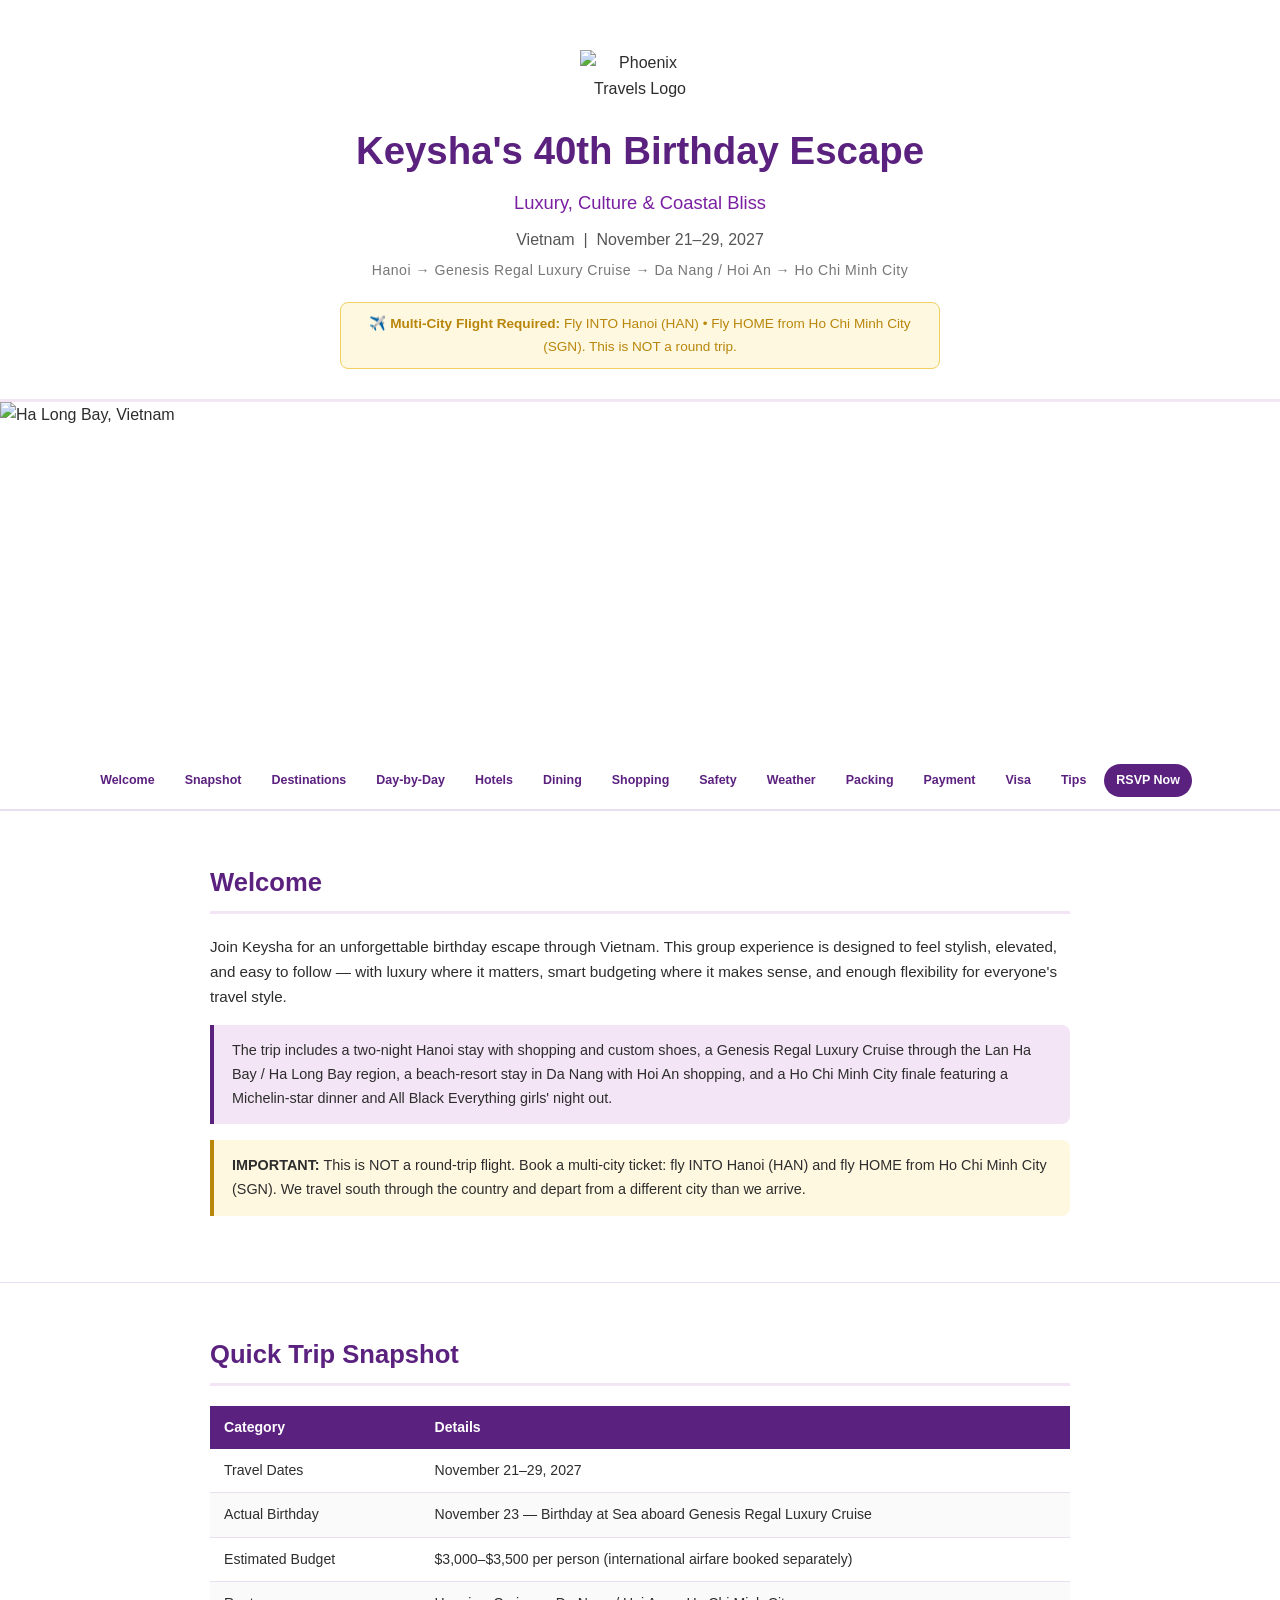
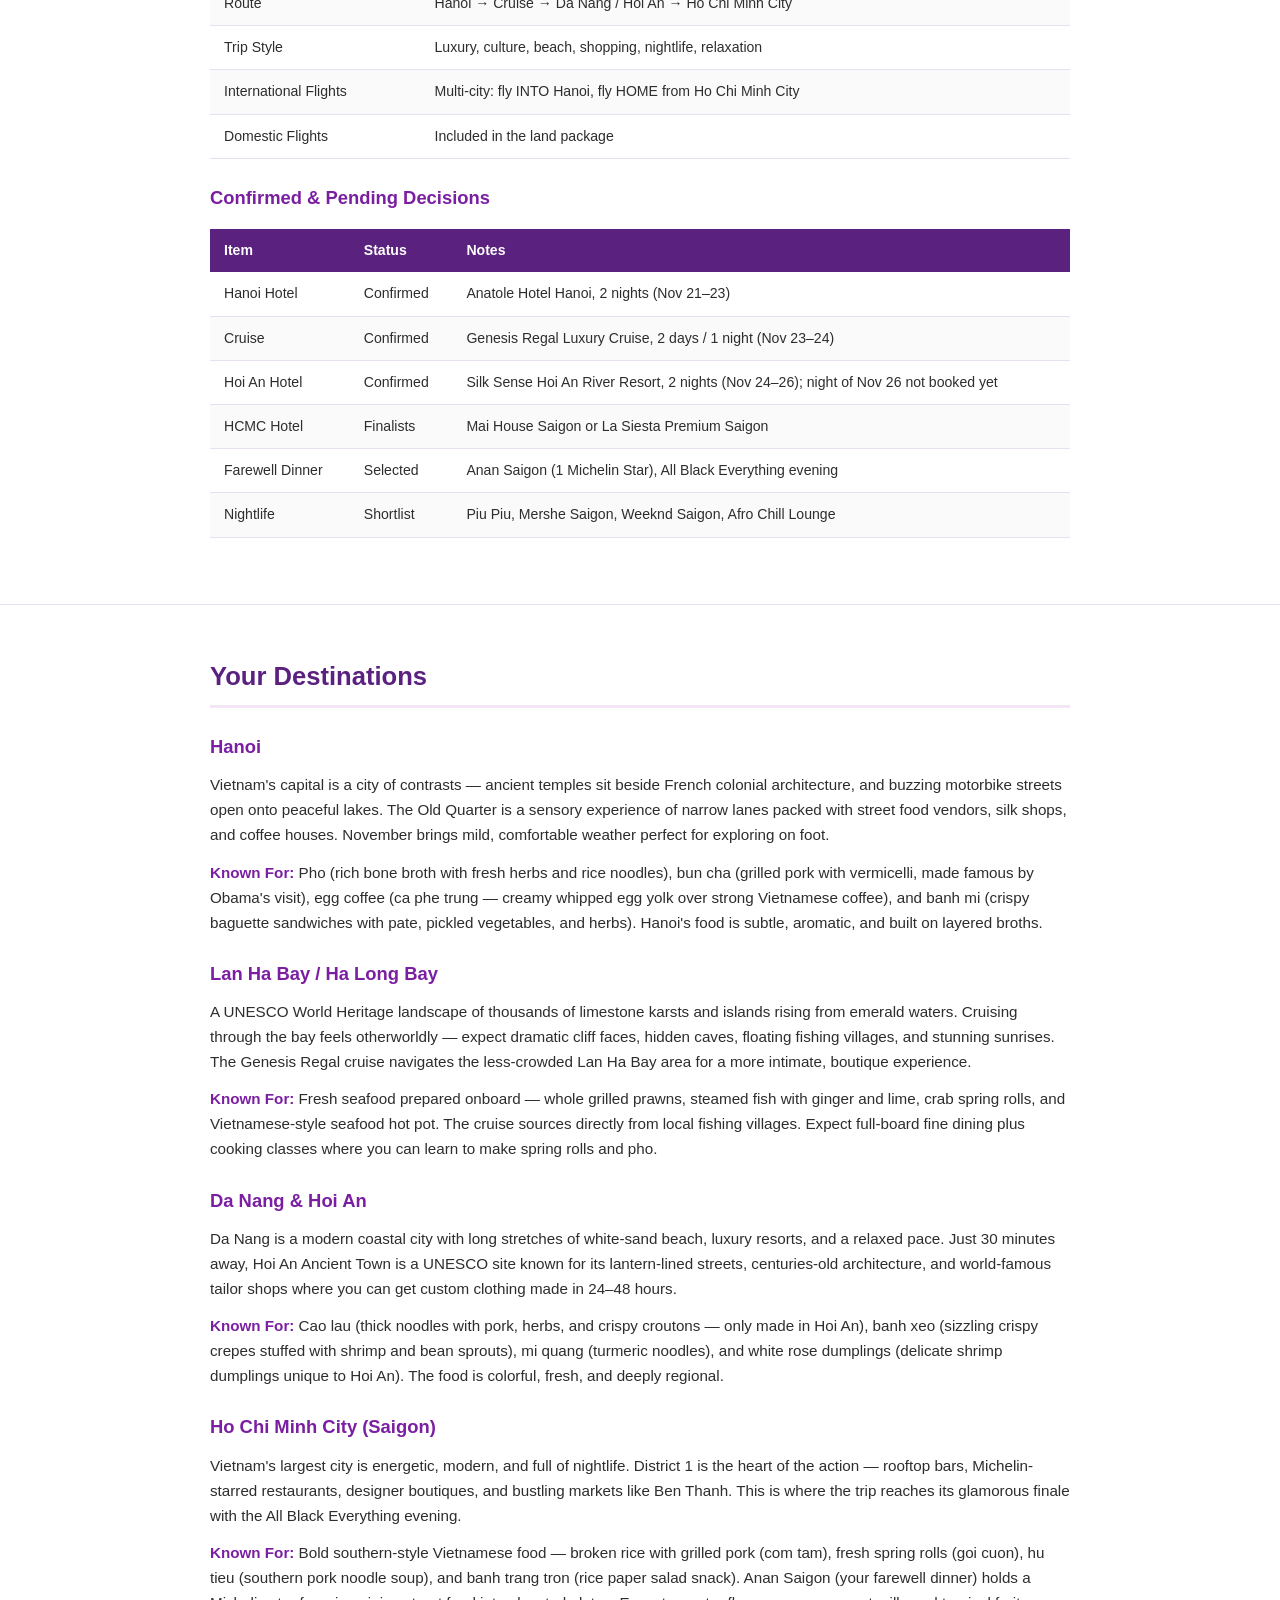
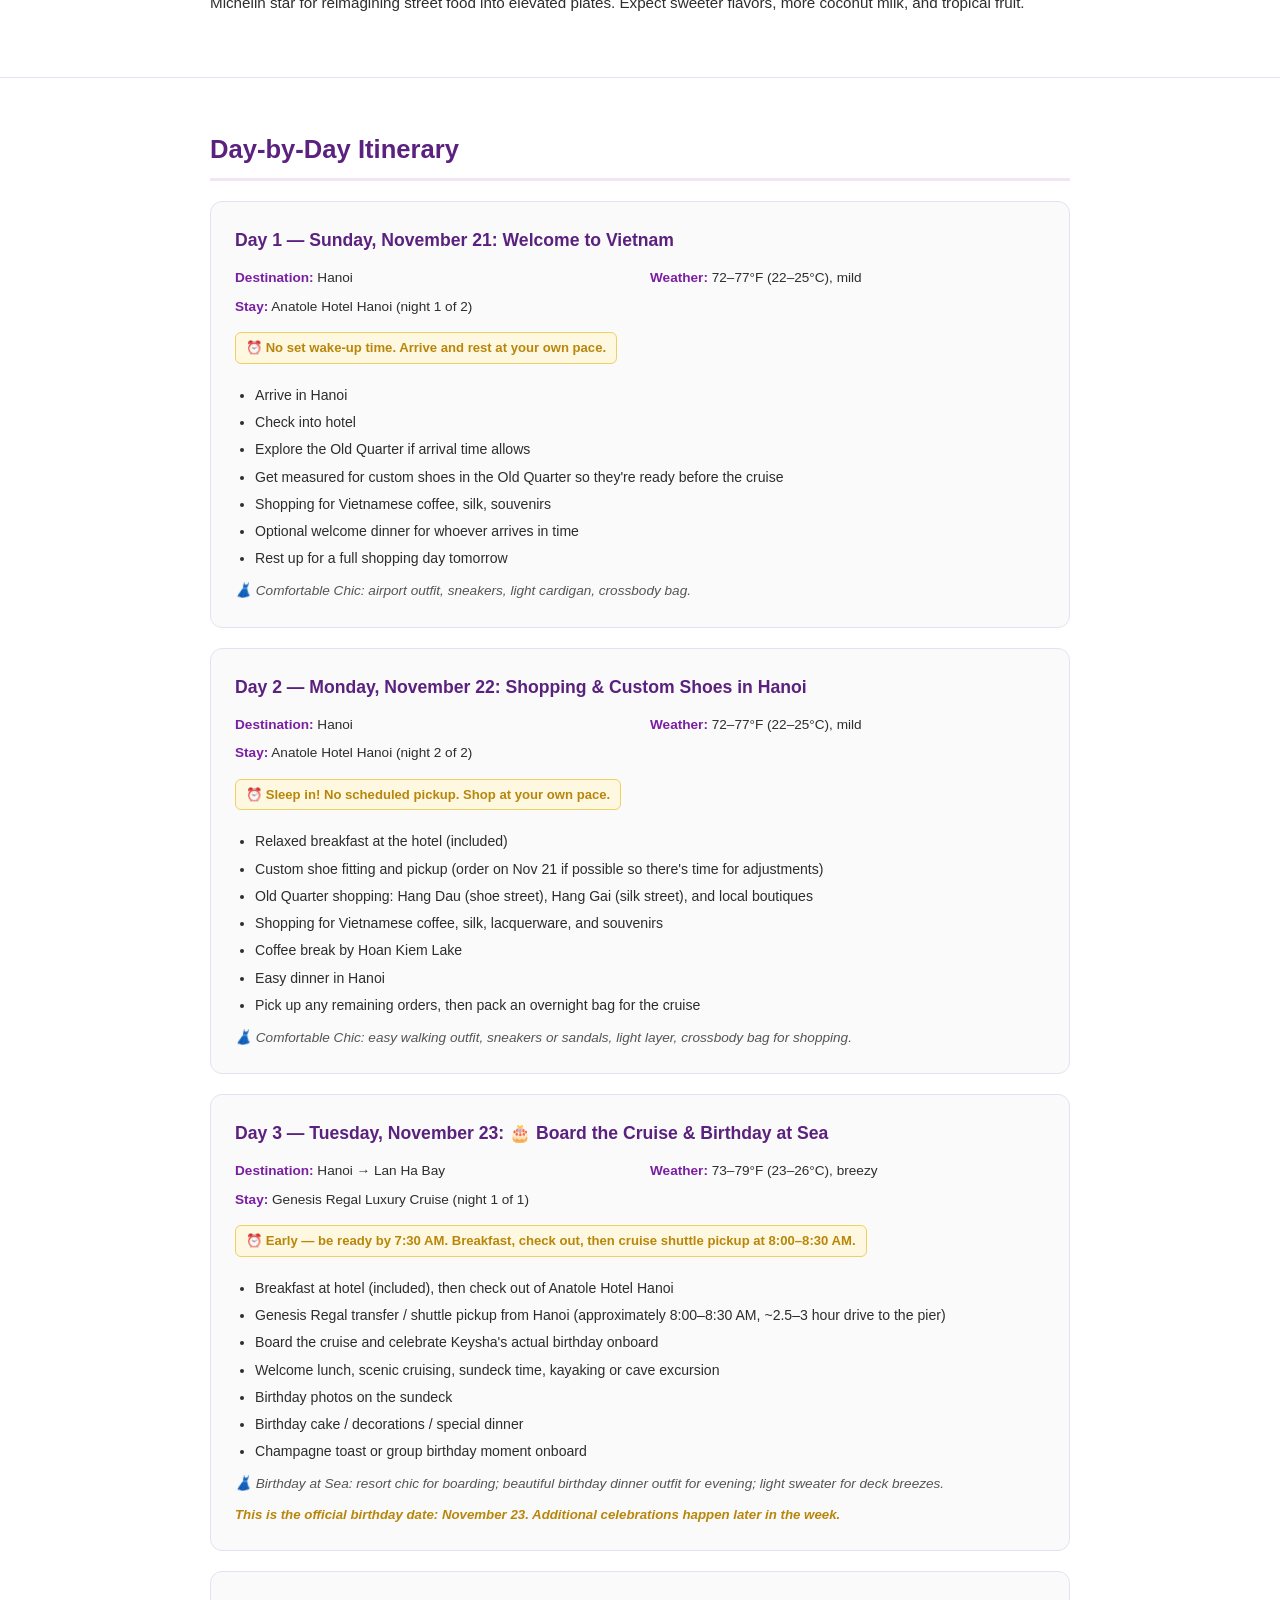
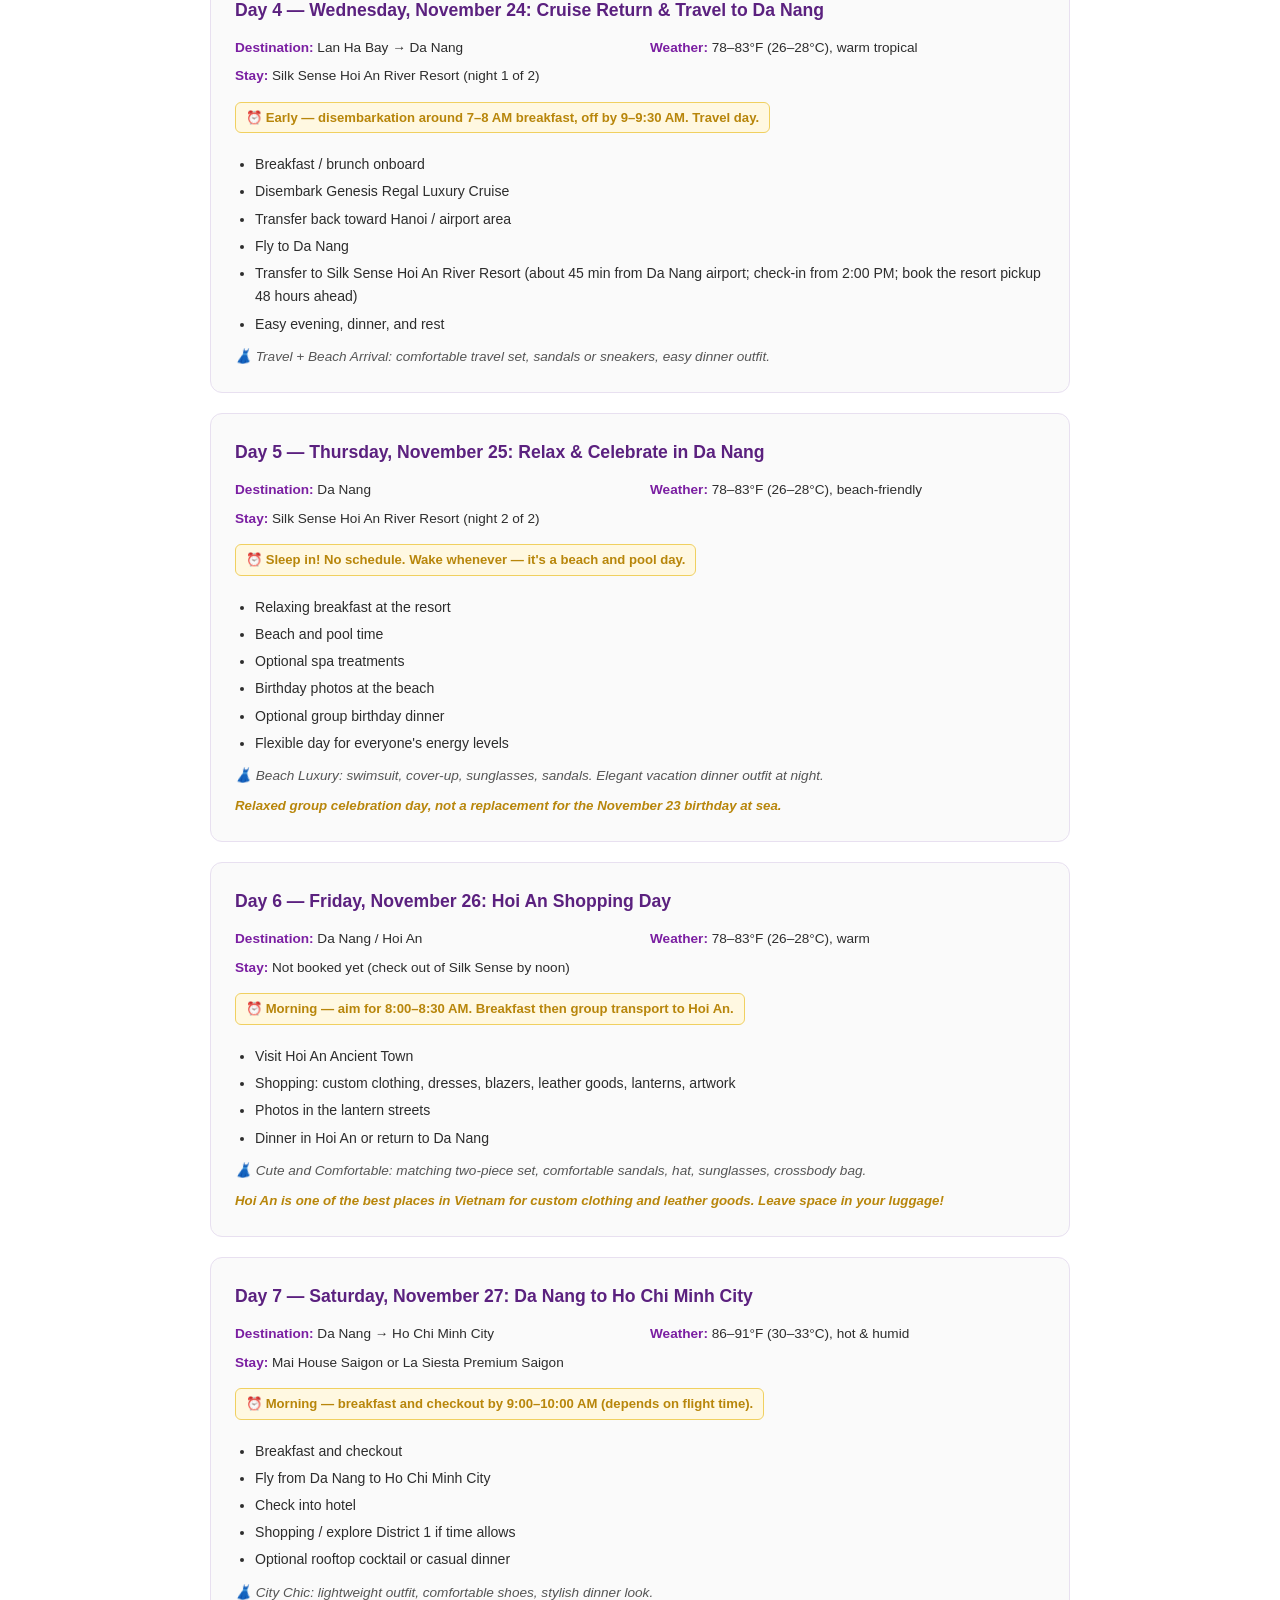
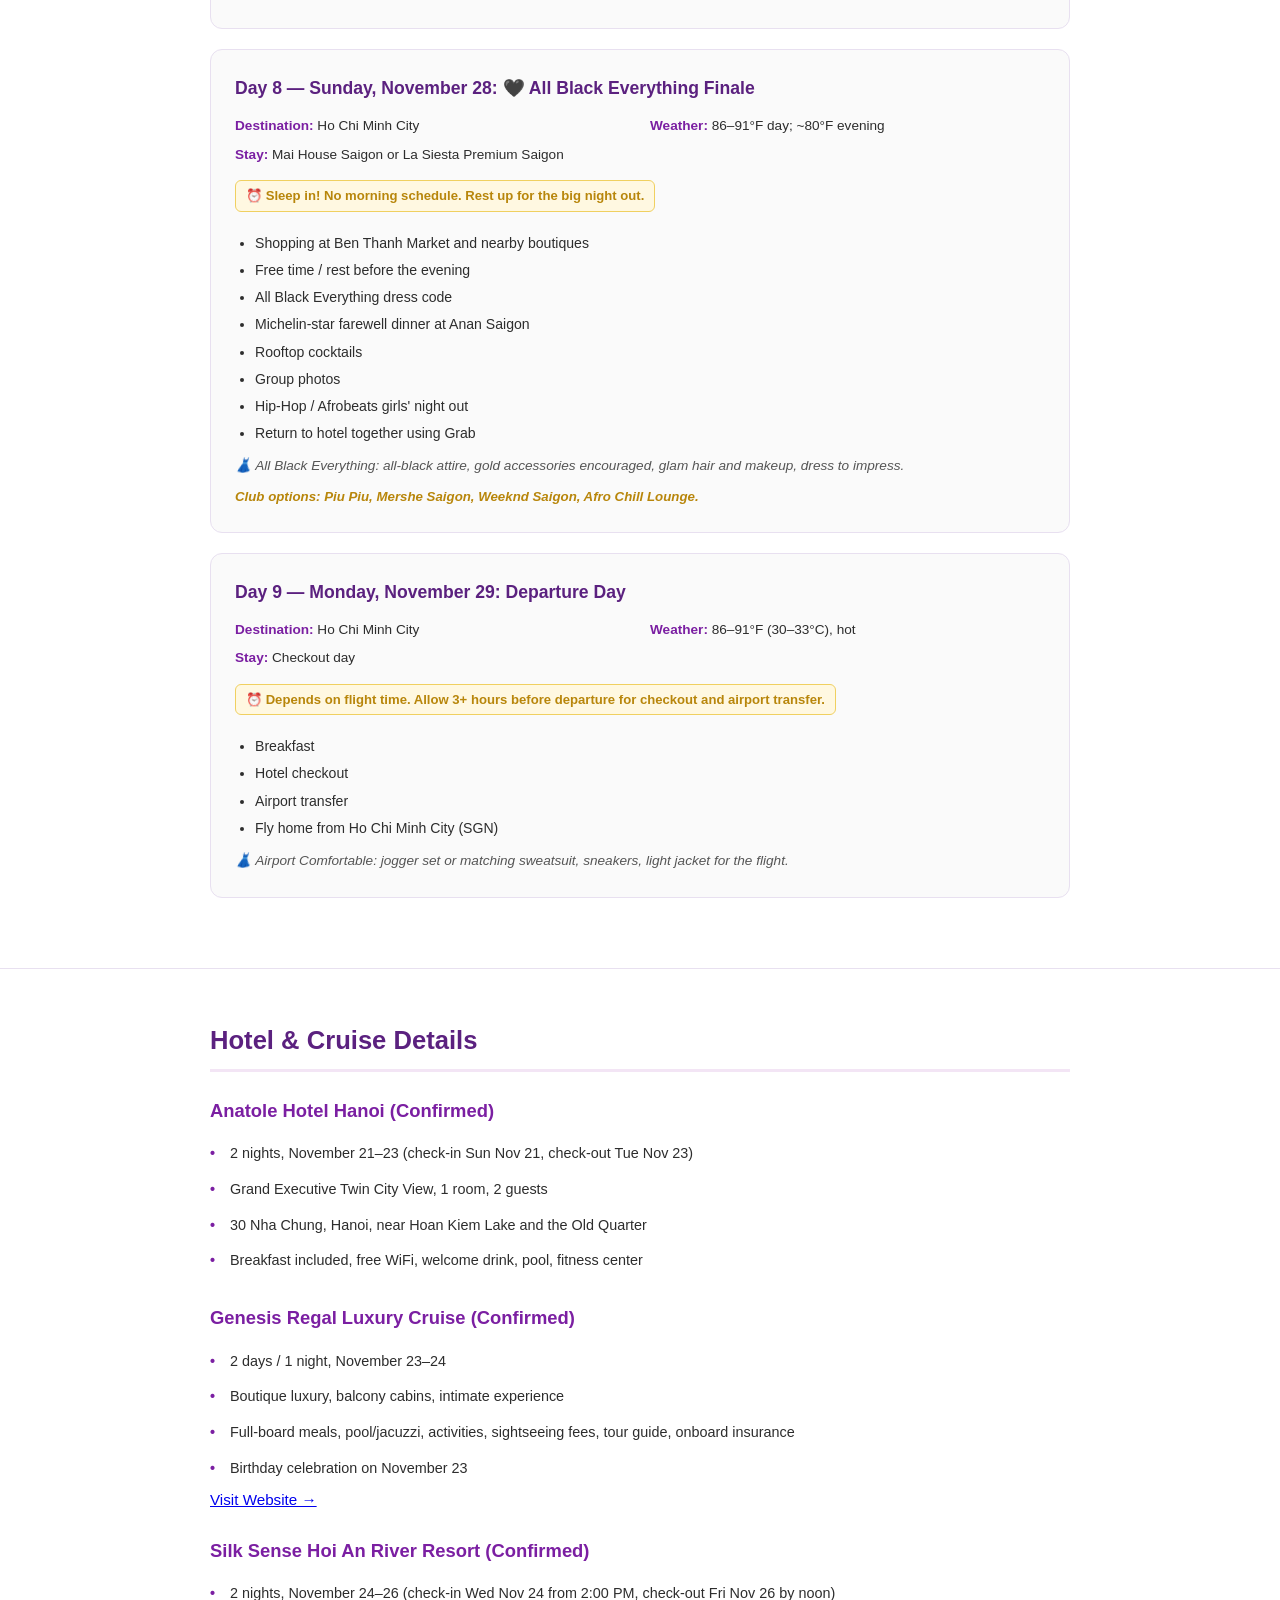
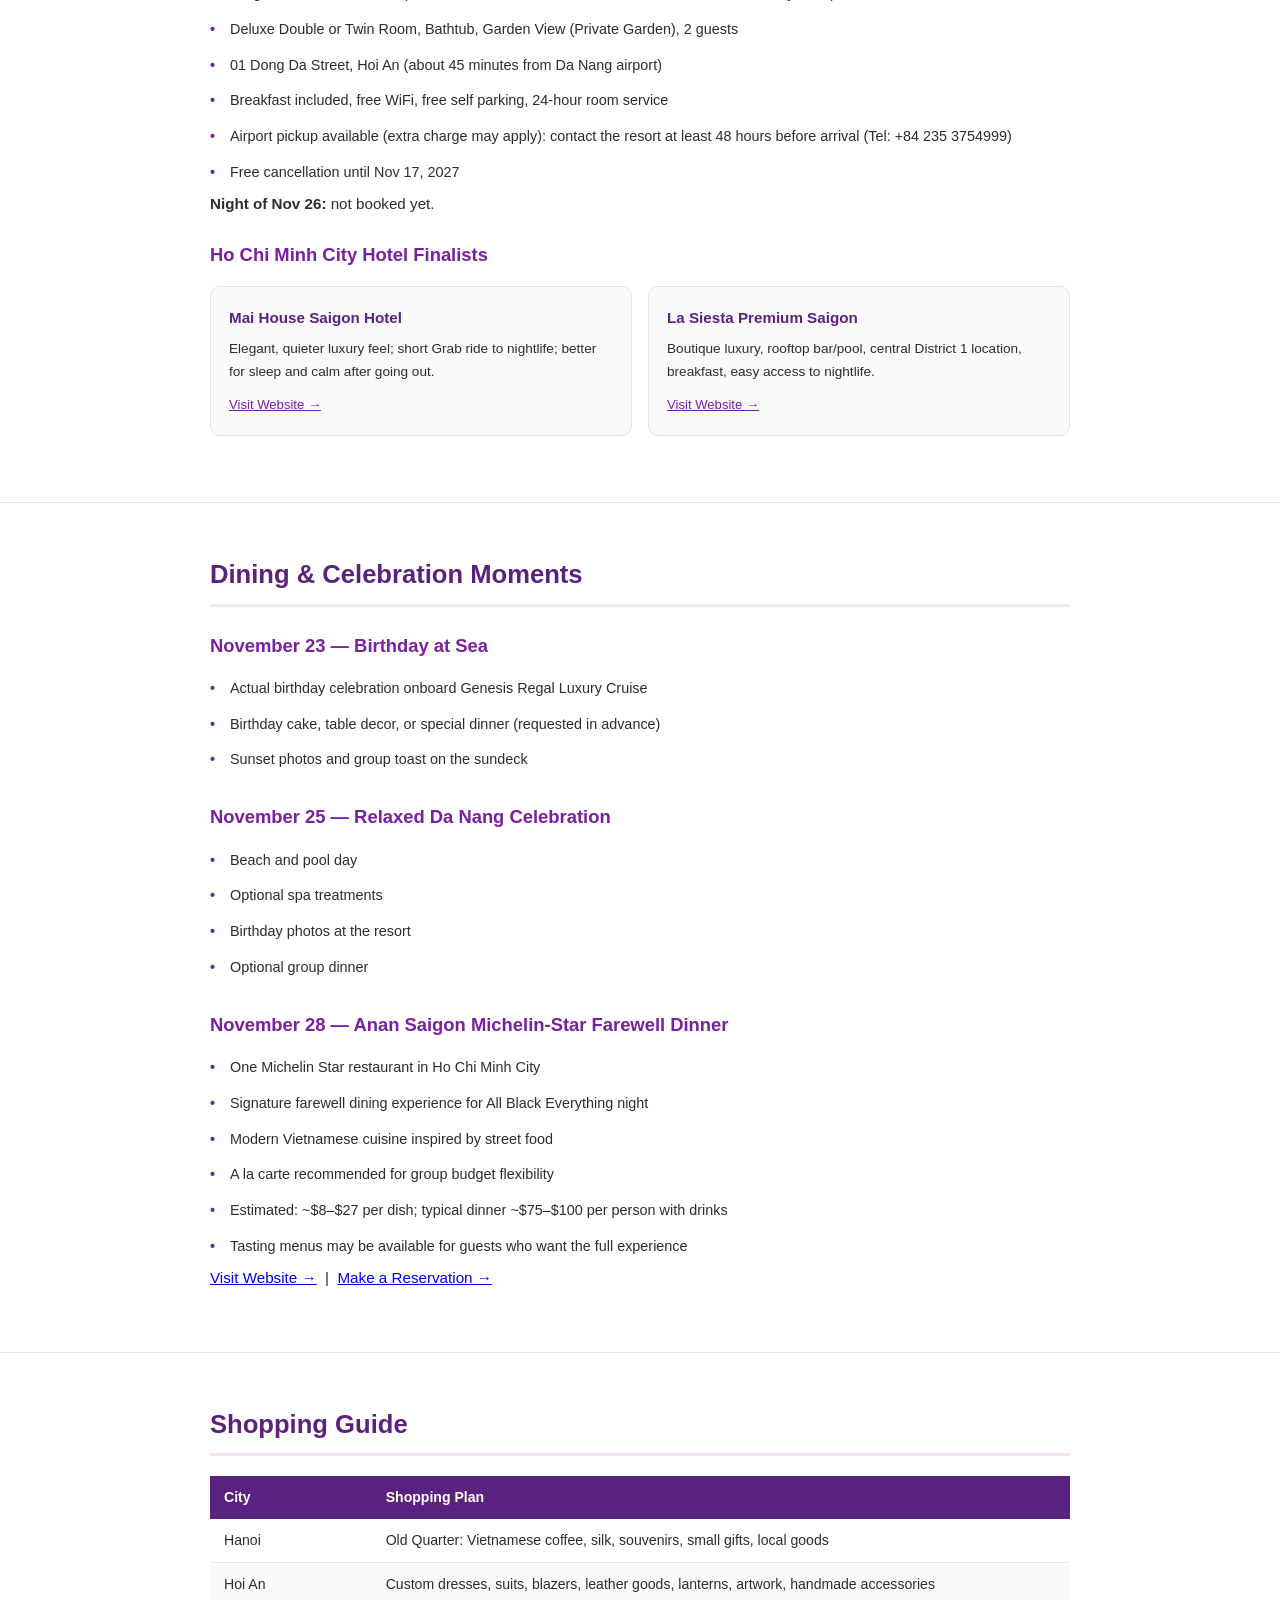
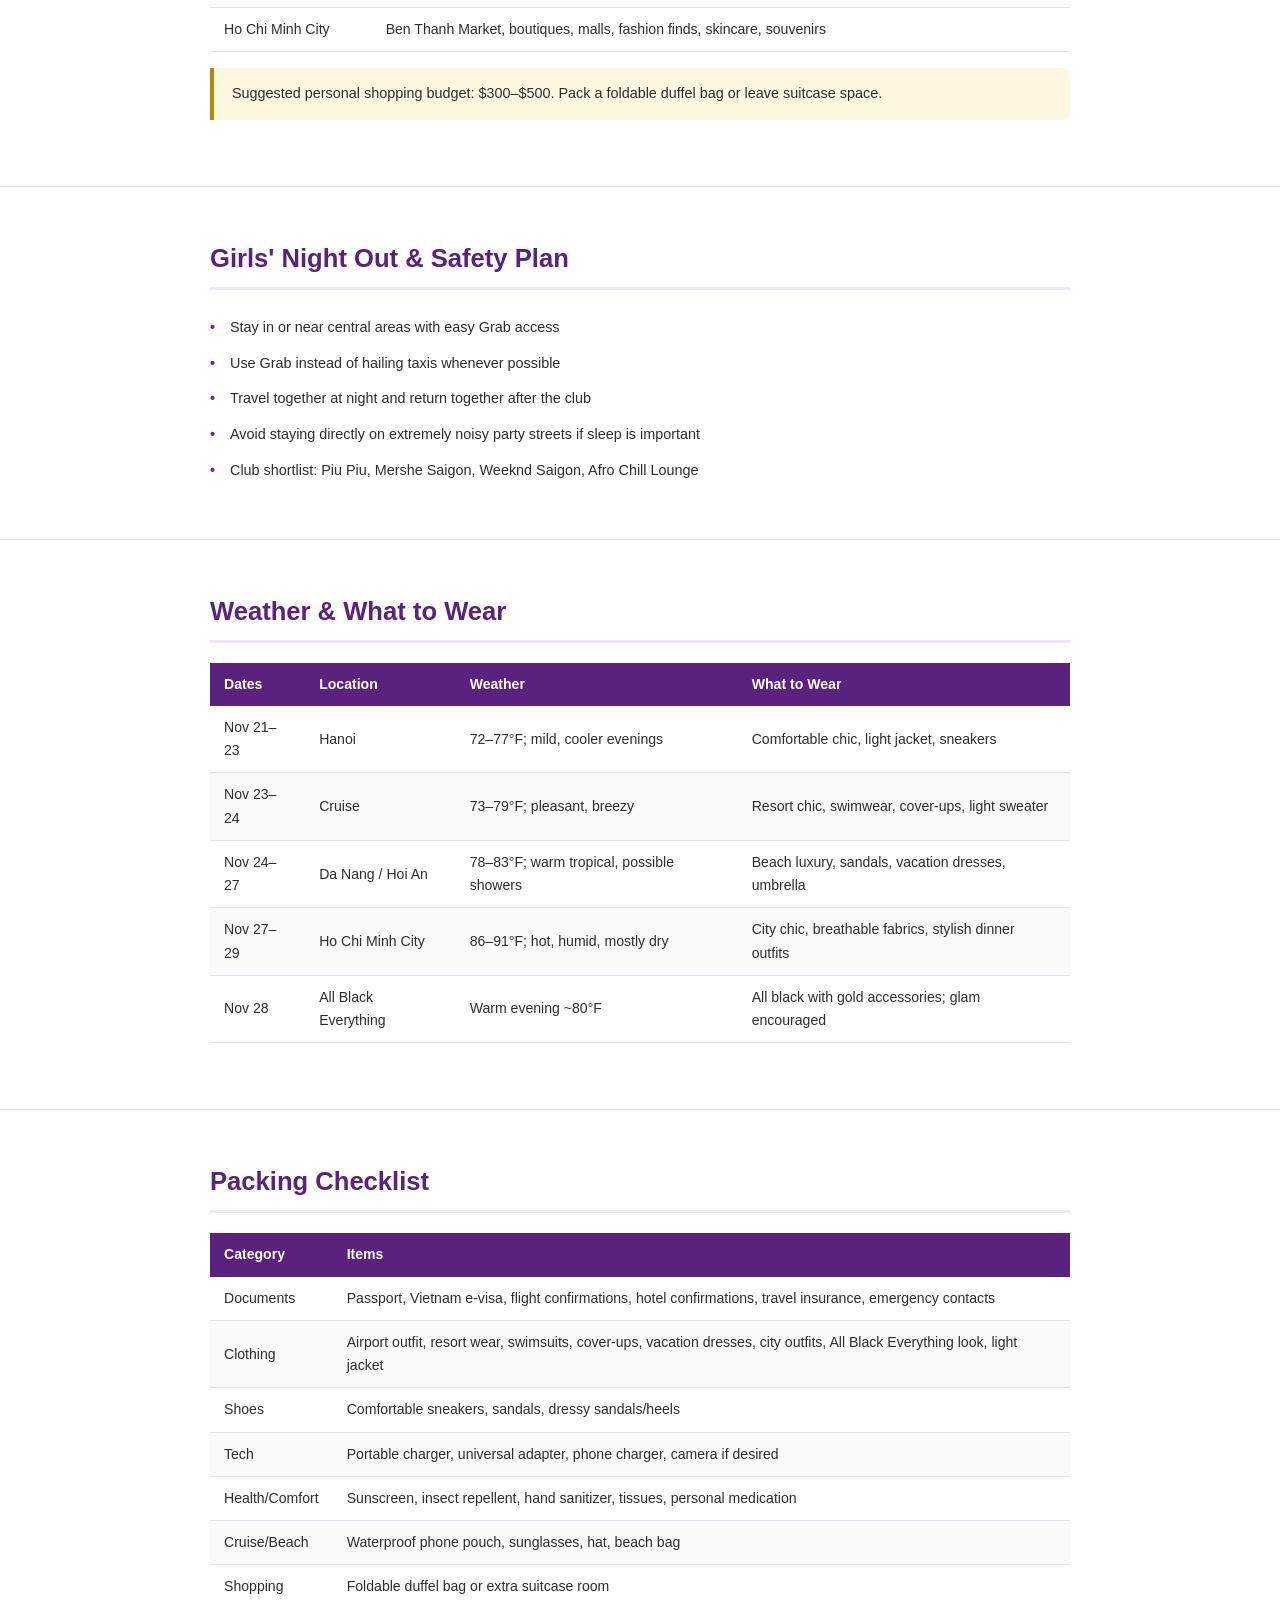
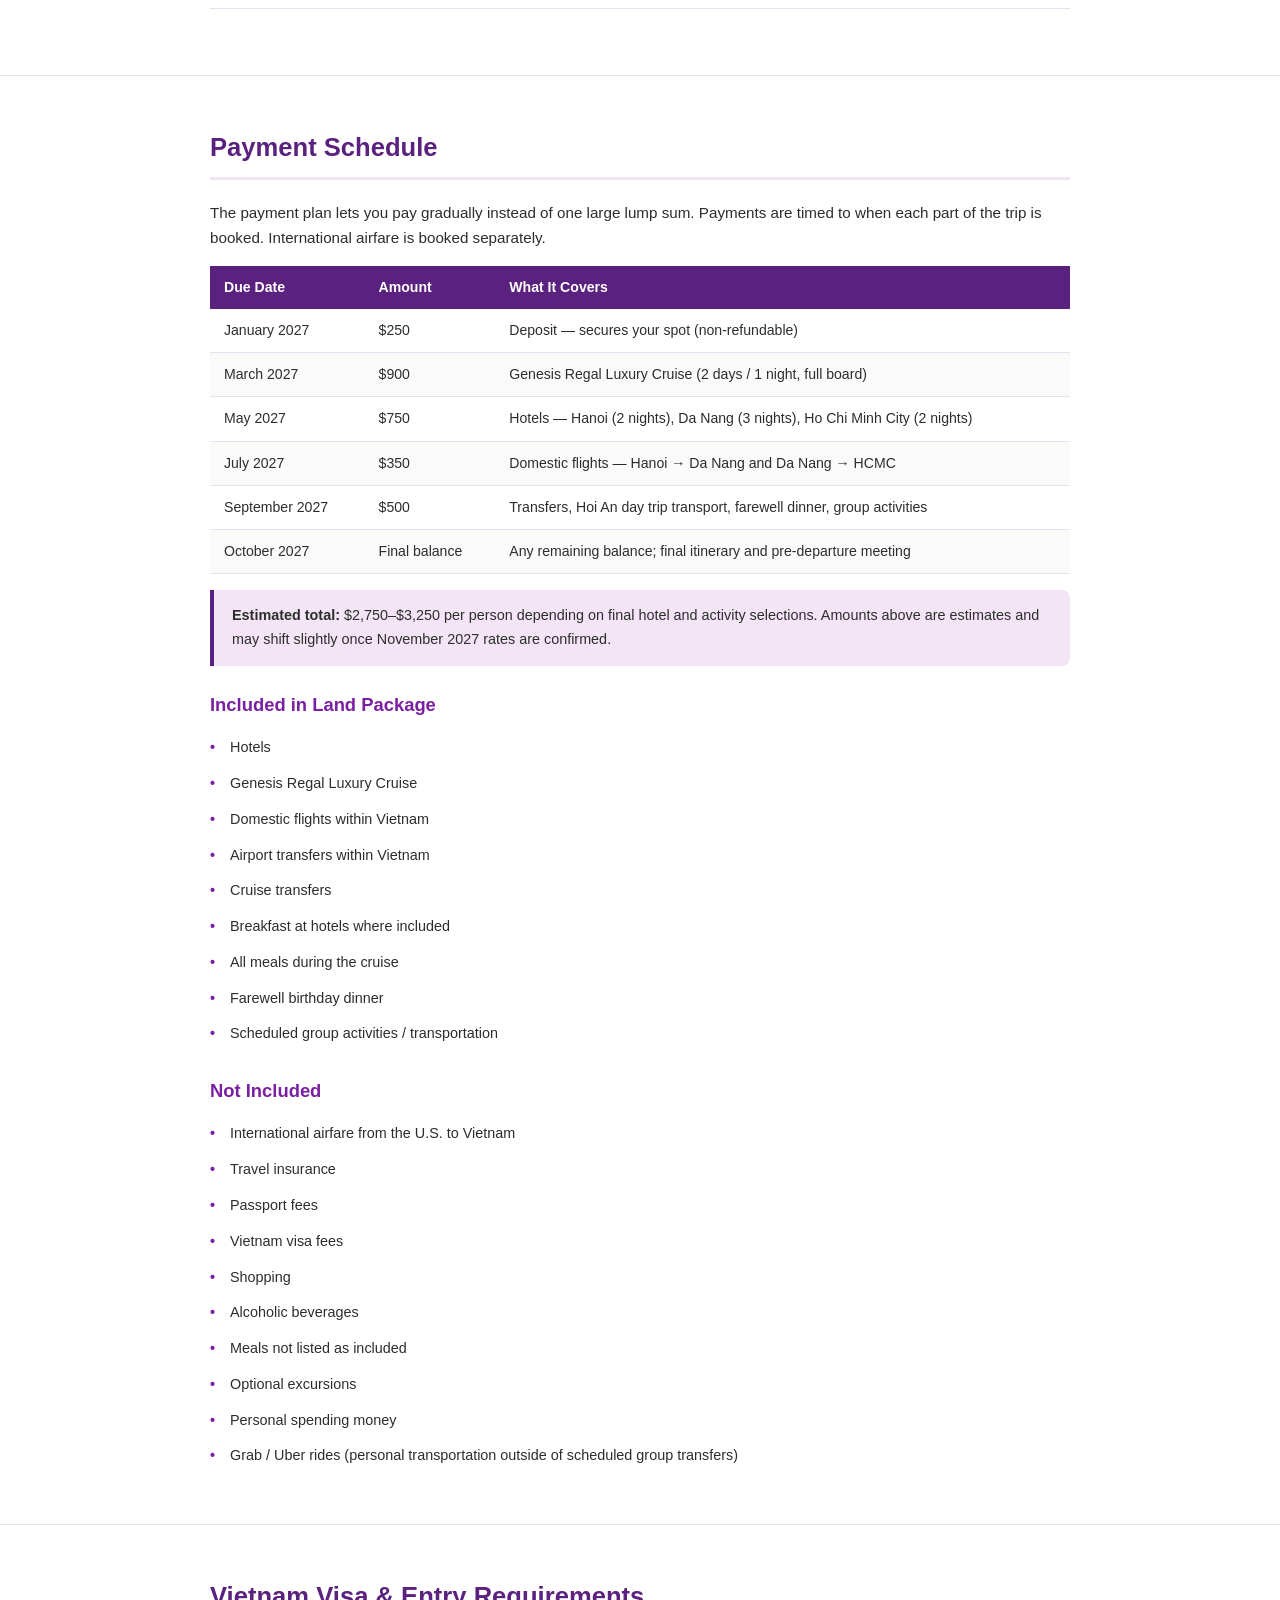
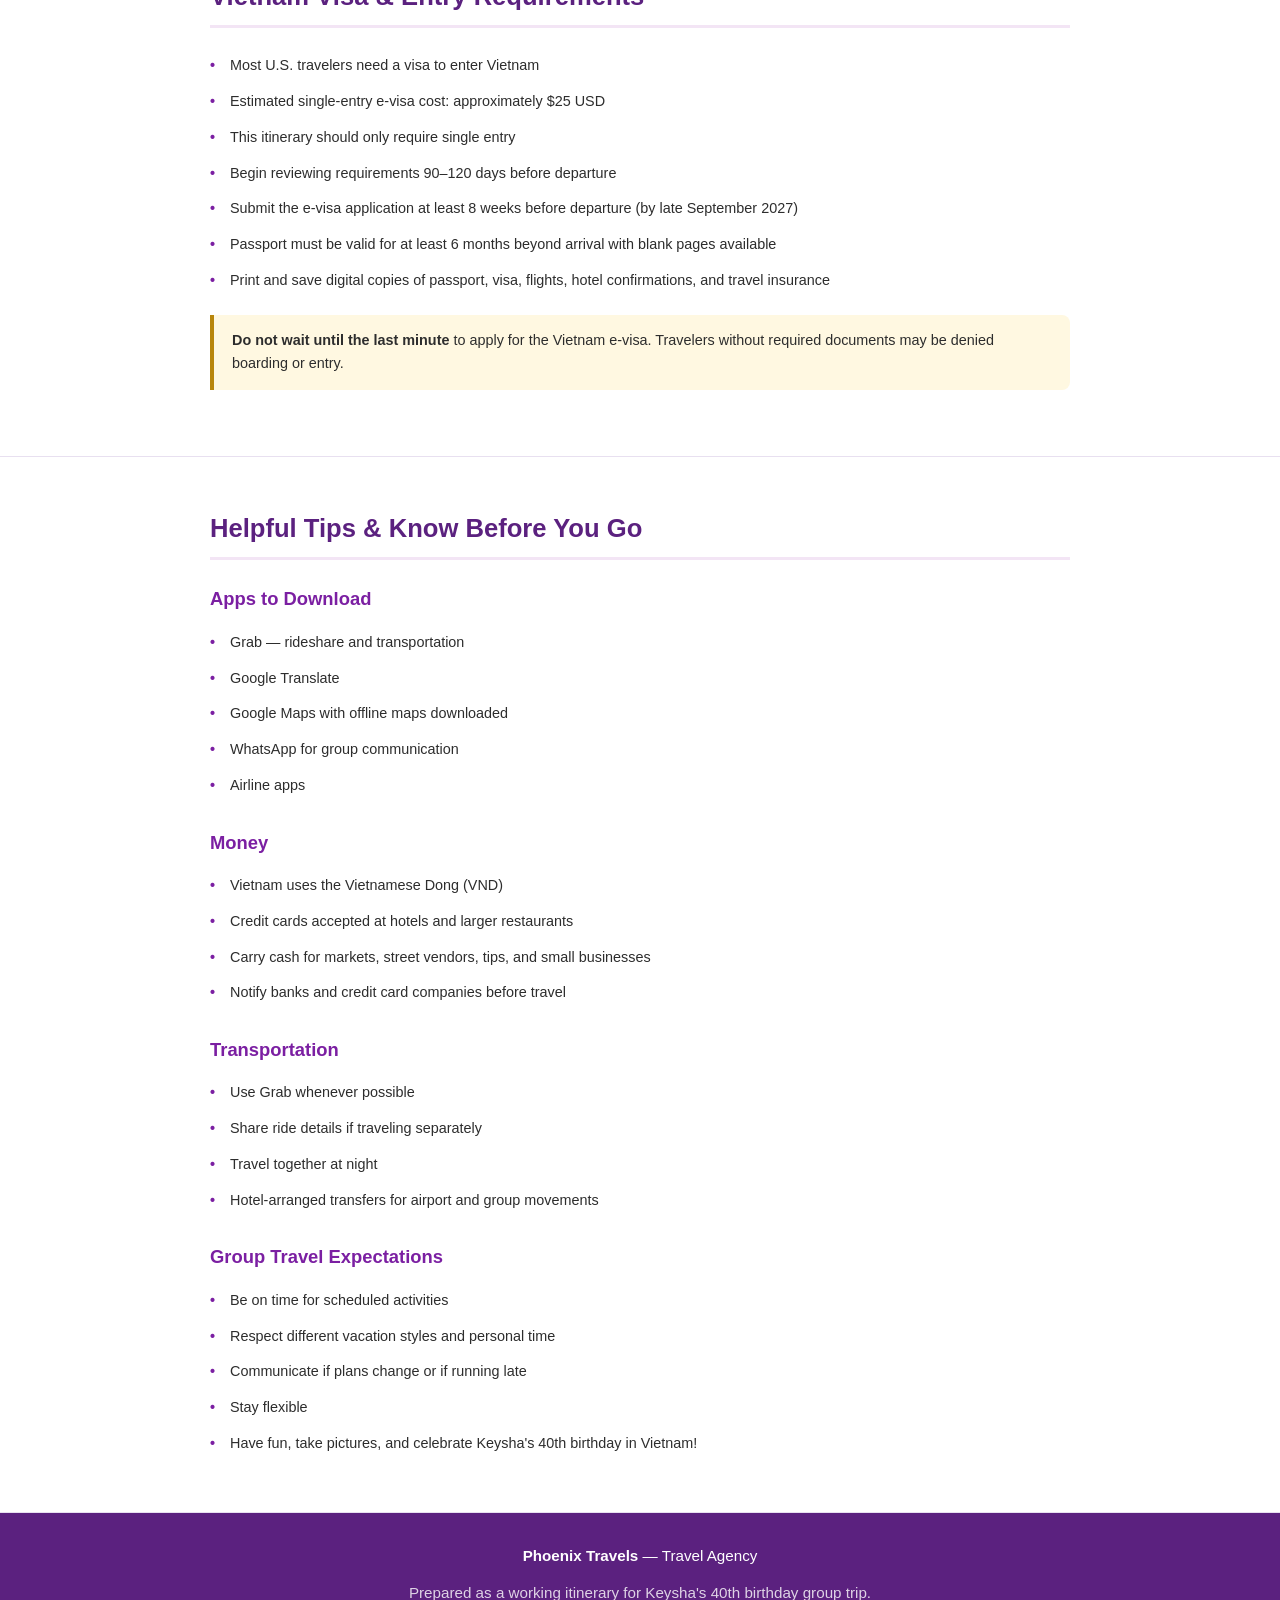
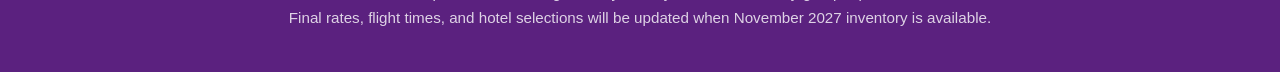
==== commit 831d1d76: "feat(itinerary-a): update Hanoi stay, one-night cruise and Hoi An hotel to confirmed bookings" ====
--- a/keysha-vietnam-site/index.html
+++ b/keysha-vietnam-site/index.html
@@ -238,7 +238,7 @@
     <h2>Welcome</h2>
     <p>Join Keysha for an unforgettable birthday escape through Vietnam. This group experience is designed to feel stylish, elevated, and easy to follow — with luxury where it matters, smart budgeting where it makes sense, and enough flexibility for everyone's travel style.</p>
     <div class="callout">
-        The trip includes a one-night Hanoi welcome, a Genesis Regal Luxury Cruise through the Lan Ha Bay / Ha Long Bay region, a beach-resort stay in Da Nang with Hoi An shopping, and a Ho Chi Minh City finale featuring a Michelin-star dinner and All Black Everything girls' night out.
+        The trip includes a two-night Hanoi stay with shopping and custom shoes, a Genesis Regal Luxury Cruise through the Lan Ha Bay / Ha Long Bay region, a beach-resort stay in Da Nang with Hoi An shopping, and a Ho Chi Minh City finale featuring a Michelin-star dinner and All Black Everything girls' night out.
     </div>
     <div class="callout important">
         <strong>IMPORTANT:</strong> This is NOT a round-trip flight. Book a multi-city ticket: fly INTO Hanoi (HAN) and fly HOME from Ho Chi Minh City (SGN). We travel south through the country and depart from a different city than we arrive.
@@ -265,9 +265,9 @@
     <table>
         <thead><tr><th>Item</th><th>Status</th><th>Notes</th></tr></thead>
         <tbody>
-            <tr><td>Hanoi Hotel</td><td>Confirmed</td><td>Hanoi Marvellous Hotel & Spa, 1 night (Nov 21)</td></tr>
-            <tr><td>Cruise</td><td>Confirmed</td><td>Genesis Regal Luxury Cruise, 3 days / 2 nights (Nov 22–24)</td></tr>
-            <tr><td>Da Nang Hotel</td><td>Finalists</td><td>Melia Danang Beach Resort or Hyatt Regency Danang</td></tr>
+            <tr><td>Hanoi Hotel</td><td>Confirmed</td><td>Anatole Hotel Hanoi, 2 nights (Nov 21–23)</td></tr>
+            <tr><td>Cruise</td><td>Confirmed</td><td>Genesis Regal Luxury Cruise, 2 days / 1 night (Nov 23–24)</td></tr>
+            <tr><td>Hoi An Hotel</td><td>Confirmed</td><td>Silk Sense Hoi An River Resort, 2 nights (Nov 24–26); night of Nov 26 not booked yet</td></tr>
             <tr><td>HCMC Hotel</td><td>Finalists</td><td>Mai House Saigon or La Siesta Premium Saigon</td></tr>
             <tr><td>Farewell Dinner</td><td>Selected</td><td>Anan Saigon (1 Michelin Star), All Black Everything evening</td></tr>
             <tr><td>Nightlife</td><td>Shortlist</td><td>Piu Piu, Mershe Saigon, Weeknd Saigon, Afro Chill Lounge</td></tr>
@@ -307,63 +307,66 @@
         <div class="day-meta">
             <span><strong>Destination:</strong> Hanoi</span>
             <span><strong>Weather:</strong> 72–77°F (22–25°C), mild</span>
-            <span><strong>Stay:</strong> Hanoi Marvellous Hotel & Spa</span>
+            <span><strong>Stay:</strong> Anatole Hotel Hanoi (night 1 of 2)</span>
         </div>
         <div class="wakeup">⏰ No set wake-up time. Arrive and rest at your own pace.</div>
         <ul>
             <li>Arrive in Hanoi</li>
             <li>Check into hotel</li>
             <li>Explore the Old Quarter if arrival time allows</li>
+            <li>Get measured for custom shoes in the Old Quarter so they're ready before the cruise</li>
             <li>Shopping for Vietnamese coffee, silk, souvenirs</li>
             <li>Optional welcome dinner for whoever arrives in time</li>
-            <li>Rest before the cruise pickup the next morning</li>
+            <li>Rest up for a full shopping day tomorrow</li>
         </ul>
         <div class="wear">👗 Comfortable Chic: airport outfit, sneakers, light cardigan, crossbody bag.</div>
     </div>
 
     <div class="day-card">
-        <h3>Day 2 — Monday, November 22: Board Genesis Regal Luxury Cruise</h3>
+        <h3>Day 2 — Monday, November 22: Shopping &amp; Custom Shoes in Hanoi</h3>
+        <div class="day-meta">
+            <span><strong>Destination:</strong> Hanoi</span>
+            <span><strong>Weather:</strong> 72–77°F (22–25°C), mild</span>
+            <span><strong>Stay:</strong> Anatole Hotel Hanoi (night 2 of 2)</span>
+        </div>
+        <div class="wakeup">⏰ Sleep in! No scheduled pickup. Shop at your own pace.</div>
+        <ul>
+            <li>Relaxed breakfast at the hotel (included)</li>
+            <li>Custom shoe fitting and pickup (order on Nov 21 if possible so there's time for adjustments)</li>
+            <li>Old Quarter shopping: Hang Dau (shoe street), Hang Gai (silk street), and local boutiques</li>
+            <li>Shopping for Vietnamese coffee, silk, lacquerware, and souvenirs</li>
+            <li>Coffee break by Hoan Kiem Lake</li>
+            <li>Easy dinner in Hanoi</li>
+            <li>Pick up any remaining orders, then pack an overnight bag for the cruise</li>
+        </ul>
+        <div class="wear">👗 Comfortable Chic: easy walking outfit, sneakers or sandals, light layer, crossbody bag for shopping.</div>
+    </div>
+    <div class="day-card">
+        <h3>Day 3 — Tuesday, November 23: 🎂 Board the Cruise &amp; Birthday at Sea</h3>
         <div class="day-meta">
             <span><strong>Destination:</strong> Hanoi → Lan Ha Bay</span>
             <span><strong>Weather:</strong> 73–79°F (23–26°C), breezy</span>
-            <span><strong>Stay:</strong> Genesis Regal Luxury Cruise (night 1 of 2)</span>
-        </div>
-        <div class="wakeup">⏰ Early — be ready by 7:00–7:30 AM. Breakfast before cruise shuttle pickup.</div>
-        <ul>
-            <li>Breakfast at hotel (typically 6:30–10:00 AM)</li>
-            <li>Genesis Regal transfer / shuttle pickup from Hanoi</li>
-            <li>Board the cruise</li>
-            <li>Welcome lunch, scenic cruising, sundeck time, evening dinner onboard</li>
-            <li>Relax, take photos, enjoy the start of the birthday cruise</li>
-        </ul>
-        <div class="wear">👗 Resort Chic: maxi dress, linen set, romper, sandals, sunglasses, light sweater for evening.</div>
-    </div>
-    <div class="day-card">
-        <h3>Day 3 — Tuesday, November 23: 🎂 Birthday at Sea</h3>
-        <div class="day-meta">
-            <span><strong>Destination:</strong> Genesis Regal Luxury Cruise</span>
-            <span><strong>Weather:</strong> 73–79°F (23–26°C), comfortable</span>
-            <span><strong>Stay:</strong> Genesis Regal Luxury Cruise (night 2 of 2)</span>
-        </div>
-        <div class="wakeup">⏰ Sleep in! No scheduled pickup. Wake at your leisure for sunrise or breakfast.</div>
-        <ul>
-            <li>Celebrate Keysha's actual birthday onboard</li>
-            <li>Sunrise or morning views in the bay</li>
-            <li>Kayaking, Tai Chi, cooking class, beach/cave excursion</li>
+            <span><strong>Stay:</strong> Genesis Regal Luxury Cruise (night 1 of 1)</span>
+        </div>
+        <div class="wakeup">⏰ Early — be ready by 7:30 AM. Breakfast, check out, then cruise shuttle pickup at 8:00–8:30 AM.</div>
+        <ul>
+            <li>Breakfast at hotel (included), then check out of Anatole Hotel Hanoi</li>
+            <li>Genesis Regal transfer / shuttle pickup from Hanoi (approximately 8:00–8:30 AM, ~2.5–3 hour drive to the pier)</li>
+            <li>Board the cruise and celebrate Keysha's actual birthday onboard</li>
+            <li>Welcome lunch, scenic cruising, sundeck time, kayaking or cave excursion</li>
             <li>Birthday photos on the sundeck</li>
             <li>Birthday cake / decorations / special dinner</li>
             <li>Champagne toast or group birthday moment onboard</li>
         </ul>
-        <div class="wear">👗 Birthday at Sea: elevated resort wear for day; beautiful birthday dinner outfit for evening.</div>
+        <div class="wear">👗 Birthday at Sea: resort chic for boarding; beautiful birthday dinner outfit for evening; light sweater for deck breezes.</div>
         <div class="day-note">This is the official birthday date: November 23. Additional celebrations happen later in the week.</div>
     </div>
-
     <div class="day-card">
         <h3>Day 4 — Wednesday, November 24: Cruise Return & Travel to Da Nang</h3>
         <div class="day-meta">
             <span><strong>Destination:</strong> Lan Ha Bay → Da Nang</span>
             <span><strong>Weather:</strong> 78–83°F (26–28°C), warm tropical</span>
-            <span><strong>Stay:</strong> Da Nang beach resort (Melia or Hyatt)</span>
+            <span><strong>Stay:</strong> Silk Sense Hoi An River Resort (night 1 of 2)</span>
         </div>
         <div class="wakeup">⏰ Early — disembarkation around 7–8 AM breakfast, off by 9–9:30 AM. Travel day.</div>
         <ul>
@@ -371,7 +374,7 @@
             <li>Disembark Genesis Regal Luxury Cruise</li>
             <li>Transfer back toward Hanoi / airport area</li>
             <li>Fly to Da Nang</li>
-            <li>Check into beach resort</li>
+            <li>Transfer to Silk Sense Hoi An River Resort (about 45 min from Da Nang airport; check-in from 2:00 PM; book the resort pickup 48 hours ahead)</li>
             <li>Easy evening, dinner, and rest</li>
         </ul>
         <div class="wear">👗 Travel + Beach Arrival: comfortable travel set, sandals or sneakers, easy dinner outfit.</div>
@@ -381,7 +384,7 @@
         <div class="day-meta">
             <span><strong>Destination:</strong> Da Nang</span>
             <span><strong>Weather:</strong> 78–83°F (26–28°C), beach-friendly</span>
-            <span><strong>Stay:</strong> Melia Danang or Hyatt Regency Danang</span>
+            <span><strong>Stay:</strong> Silk Sense Hoi An River Resort (night 2 of 2)</span>
         </div>
         <div class="wakeup">⏰ Sleep in! No schedule. Wake whenever — it's a beach and pool day.</div>
         <ul>
@@ -401,7 +404,7 @@
         <div class="day-meta">
             <span><strong>Destination:</strong> Da Nang / Hoi An</span>
             <span><strong>Weather:</strong> 78–83°F (26–28°C), warm</span>
-            <span><strong>Stay:</strong> Da Nang resort</span>
+            <span><strong>Stay:</strong> Not booked yet (check out of Silk Sense by noon)</span>
         </div>
         <div class="wakeup">⏰ Morning — aim for 8:00–8:30 AM. Breakfast then group transport to Hoi An.</div>
         <ul>
@@ -476,37 +479,33 @@
 <div class="container">
     <h2>Hotel & Cruise Details</h2>
 
-    <h3>Hanoi Marvellous Hotel & Spa (Confirmed)</h3>
-    <ul class="clean">
-        <li>One-night arrival stay in the Old Quarter</li>
-        <li>Clean, polished, convenient for walking, shopping, and cruise pickup</li>
-        <li>Breakfast 6:30–10:00 AM</li>
-    </ul>
-    <p><a href="https://marvellous.hanoi-hotels.org/en/" target="_blank">Visit Website →</a></p>
+    <h3>Anatole Hotel Hanoi (Confirmed)</h3>
+    <ul class="clean">
+        <li>2 nights, November 21–23 (check-in Sun Nov 21, check-out Tue Nov 23)</li>
+        <li>Grand Executive Twin City View, 1 room, 2 guests</li>
+        <li>30 Nha Chung, Hanoi, near Hoan Kiem Lake and the Old Quarter</li>
+        <li>Breakfast included, free WiFi, welcome drink, pool, fitness center</li>
+    </ul>
 
     <h3>Genesis Regal Luxury Cruise (Confirmed)</h3>
     <ul class="clean">
-        <li>3 days / 2 nights, November 22–24</li>
+        <li>2 days / 1 night, November 23–24</li>
         <li>Boutique luxury, balcony cabins, intimate experience</li>
         <li>Full-board meals, pool/jacuzzi, activities, sightseeing fees, tour guide, onboard insurance</li>
         <li>Birthday celebration on November 23</li>
     </ul>
     <p><a href="https://genesisregalcruise.com/" target="_blank">Visit Website →</a></p>
 
-    <h3>Da Nang Hotel Finalists</h3>
-    <div class="hotel-grid">
-        <div class="hotel-card">
-            <h4>Melia Danang Beach Resort</h4>
-            <p>Luxury beachfront, private beach, ocean-view balcony rooms, pools, resort atmosphere, strong value.</p>
-            <a href="https://www.melia.com/en/hotels/vietnam/da-nang/melia-danang-beach-resort" target="_blank">Visit Website →</a>
-        </div>
-        <div class="hotel-card">
-            <h4>Hyatt Regency Danang Resort & Spa</h4>
-            <p>True luxury resort feel, private beach, ocean-view rooms, multiple pools, polished brand experience.</p>
-            <a href="https://www.hyatt.com/en-US/hotel/vietnam/hyatt-regency-danang-resort-and-spa/danhr" target="_blank">Visit Website →</a>
-        </div>
-    </div>
-
+    <h3>Silk Sense Hoi An River Resort (Confirmed)</h3>
+    <ul class="clean">
+        <li>2 nights, November 24–26 (check-in Wed Nov 24 from 2:00 PM, check-out Fri Nov 26 by noon)</li>
+        <li>Deluxe Double or Twin Room, Bathtub, Garden View (Private Garden), 2 guests</li>
+        <li>01 Dong Da Street, Hoi An (about 45 minutes from Da Nang airport)</li>
+        <li>Breakfast included, free WiFi, free self parking, 24-hour room service</li>
+        <li>Airport pickup available (extra charge may apply): contact the resort at least 48 hours before arrival (Tel: +84 235 3754999)</li>
+        <li>Free cancellation until Nov 17, 2027</li>
+    </ul>
+    <p><strong>Night of Nov 26:</strong> not booked yet.</p>
     <h3>Ho Chi Minh City Hotel Finalists</h3>
     <div class="hotel-grid">
         <div class="hotel-card">
@@ -590,8 +589,8 @@
     <table>
         <thead><tr><th>Dates</th><th>Location</th><th>Weather</th><th>What to Wear</th></tr></thead>
         <tbody>
-            <tr><td>Nov 21–22</td><td>Hanoi</td><td>72–77°F; mild, cooler evenings</td><td>Comfortable chic, light jacket, sneakers</td></tr>
-            <tr><td>Nov 22–24</td><td>Cruise</td><td>73–79°F; pleasant, breezy</td><td>Resort chic, swimwear, cover-ups, light sweater</td></tr>
+            <tr><td>Nov 21–23</td><td>Hanoi</td><td>72–77°F; mild, cooler evenings</td><td>Comfortable chic, light jacket, sneakers</td></tr>
+            <tr><td>Nov 23–24</td><td>Cruise</td><td>73–79°F; pleasant, breezy</td><td>Resort chic, swimwear, cover-ups, light sweater</td></tr>
             <tr><td>Nov 24–27</td><td>Da Nang / Hoi An</td><td>78–83°F; warm tropical, possible showers</td><td>Beach luxury, sandals, vacation dresses, umbrella</td></tr>
             <tr><td>Nov 27–29</td><td>Ho Chi Minh City</td><td>86–91°F; hot, humid, mostly dry</td><td>City chic, breathable fabrics, stylish dinner outfits</td></tr>
             <tr><td>Nov 28</td><td>All Black Everything</td><td>Warm evening ~80°F</td><td>All black with gold accessories; glam encouraged</td></tr>
@@ -627,8 +626,8 @@
         <thead><tr><th>Due Date</th><th>Amount</th><th>What It Covers</th></tr></thead>
         <tbody>
             <tr><td>January 2027</td><td>$250</td><td>Deposit — secures your spot (non-refundable)</td></tr>
-            <tr><td>March 2027</td><td>$900</td><td>Genesis Regal Luxury Cruise (3 days / 2 nights, full board)</td></tr>
-            <tr><td>May 2027</td><td>$750</td><td>Hotels — Hanoi (1 night), Da Nang (3 nights), Ho Chi Minh City (2 nights)</td></tr>
+            <tr><td>March 2027</td><td>$900</td><td>Genesis Regal Luxury Cruise (2 days / 1 night, full board)</td></tr>
+            <tr><td>May 2027</td><td>$750</td><td>Hotels — Hanoi (2 nights), Da Nang (3 nights), Ho Chi Minh City (2 nights)</td></tr>
             <tr><td>July 2027</td><td>$350</td><td>Domestic flights — Hanoi → Da Nang and Da Nang → HCMC</td></tr>
             <tr><td>September 2027</td><td>$500</td><td>Transfers, Hoi An day trip transport, farewell dinner, group activities</td></tr>
             <tr><td>October 2027</td><td>Final balance</td><td>Any remaining balance; final itinerary and pre-departure meeting</td></tr>
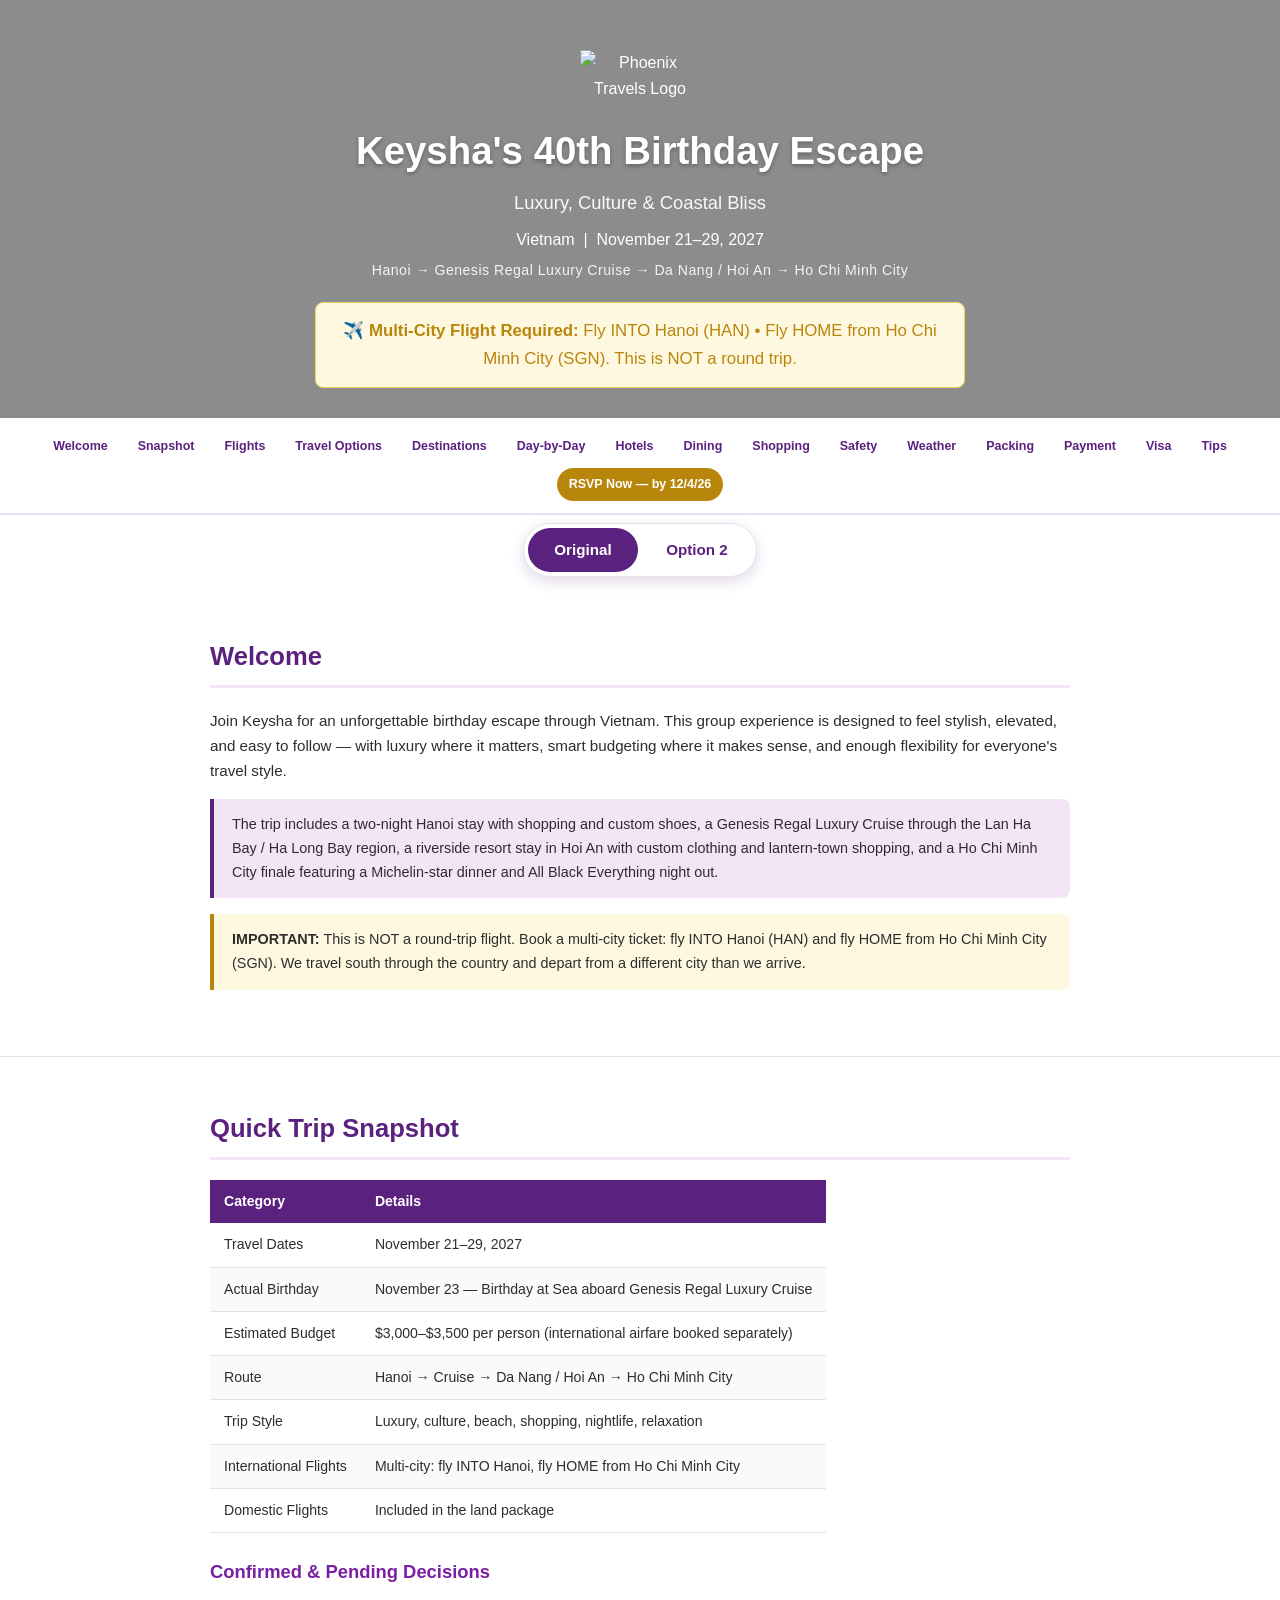
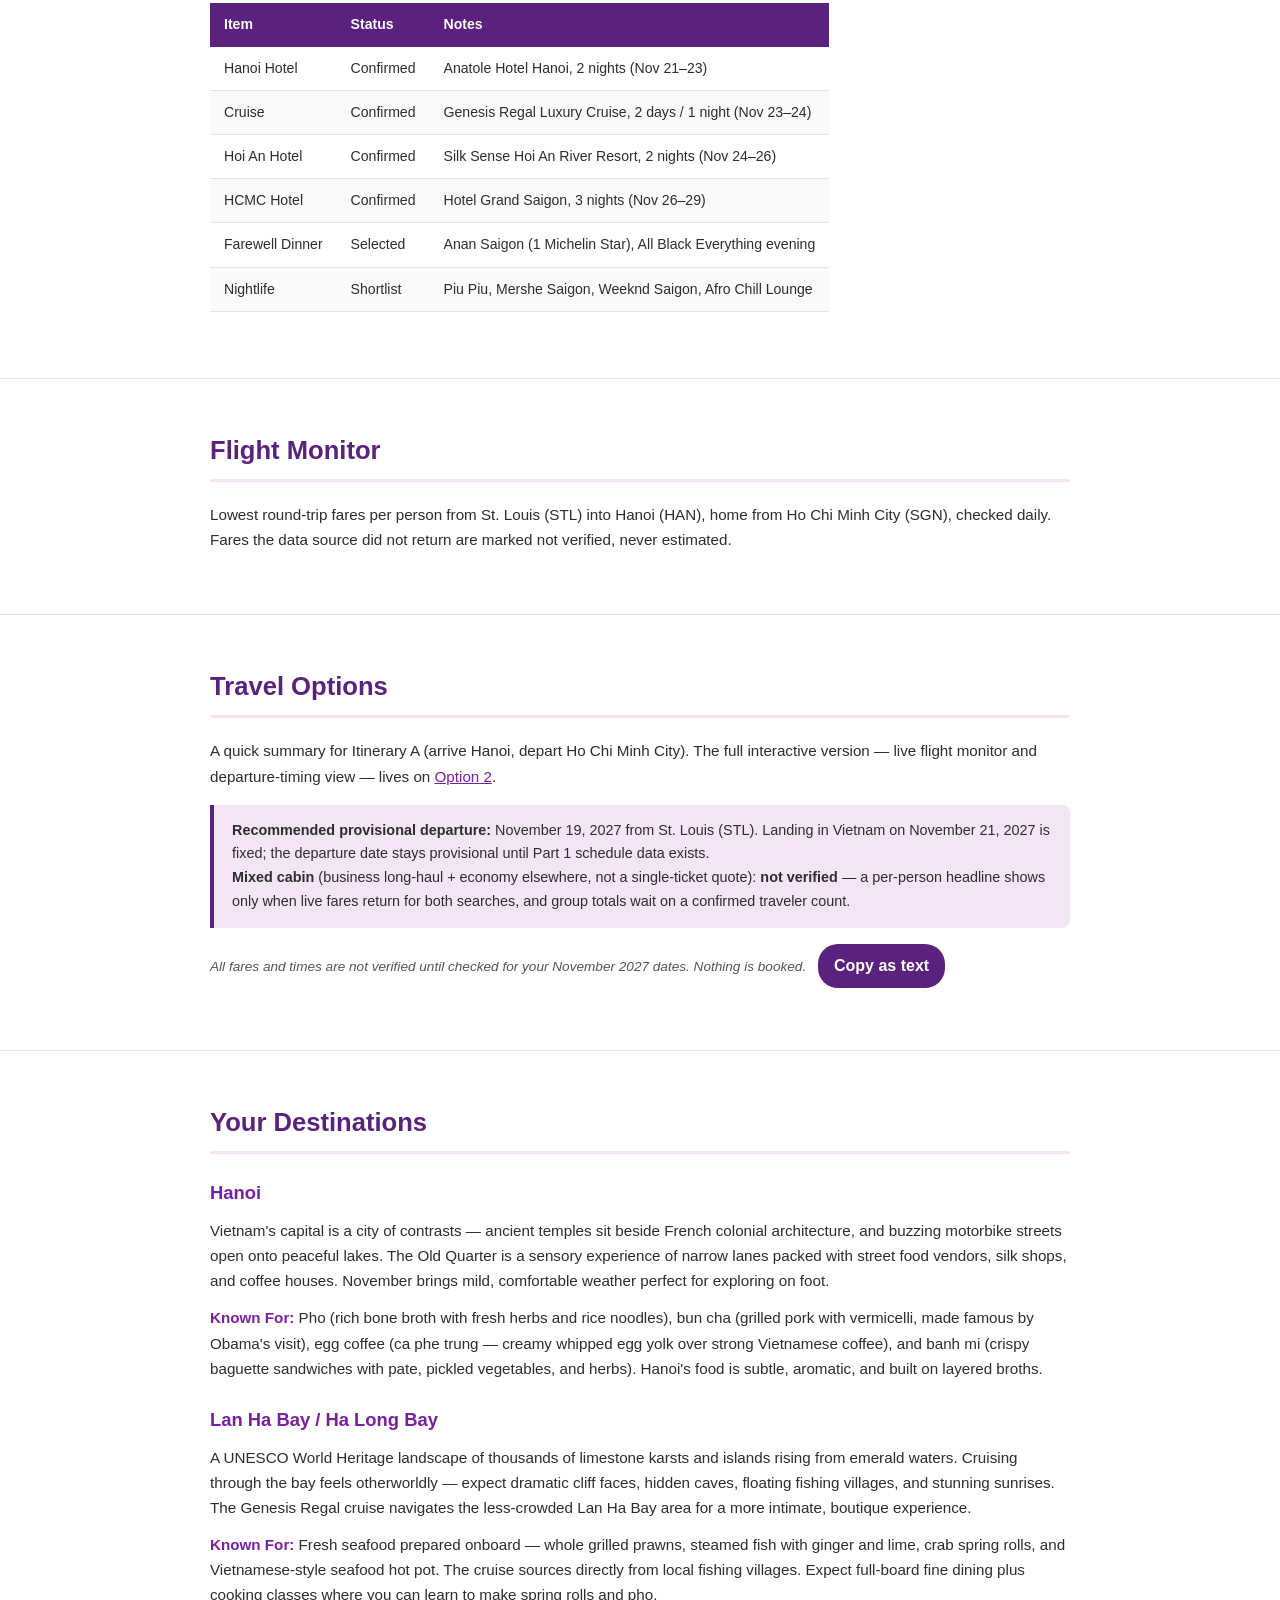
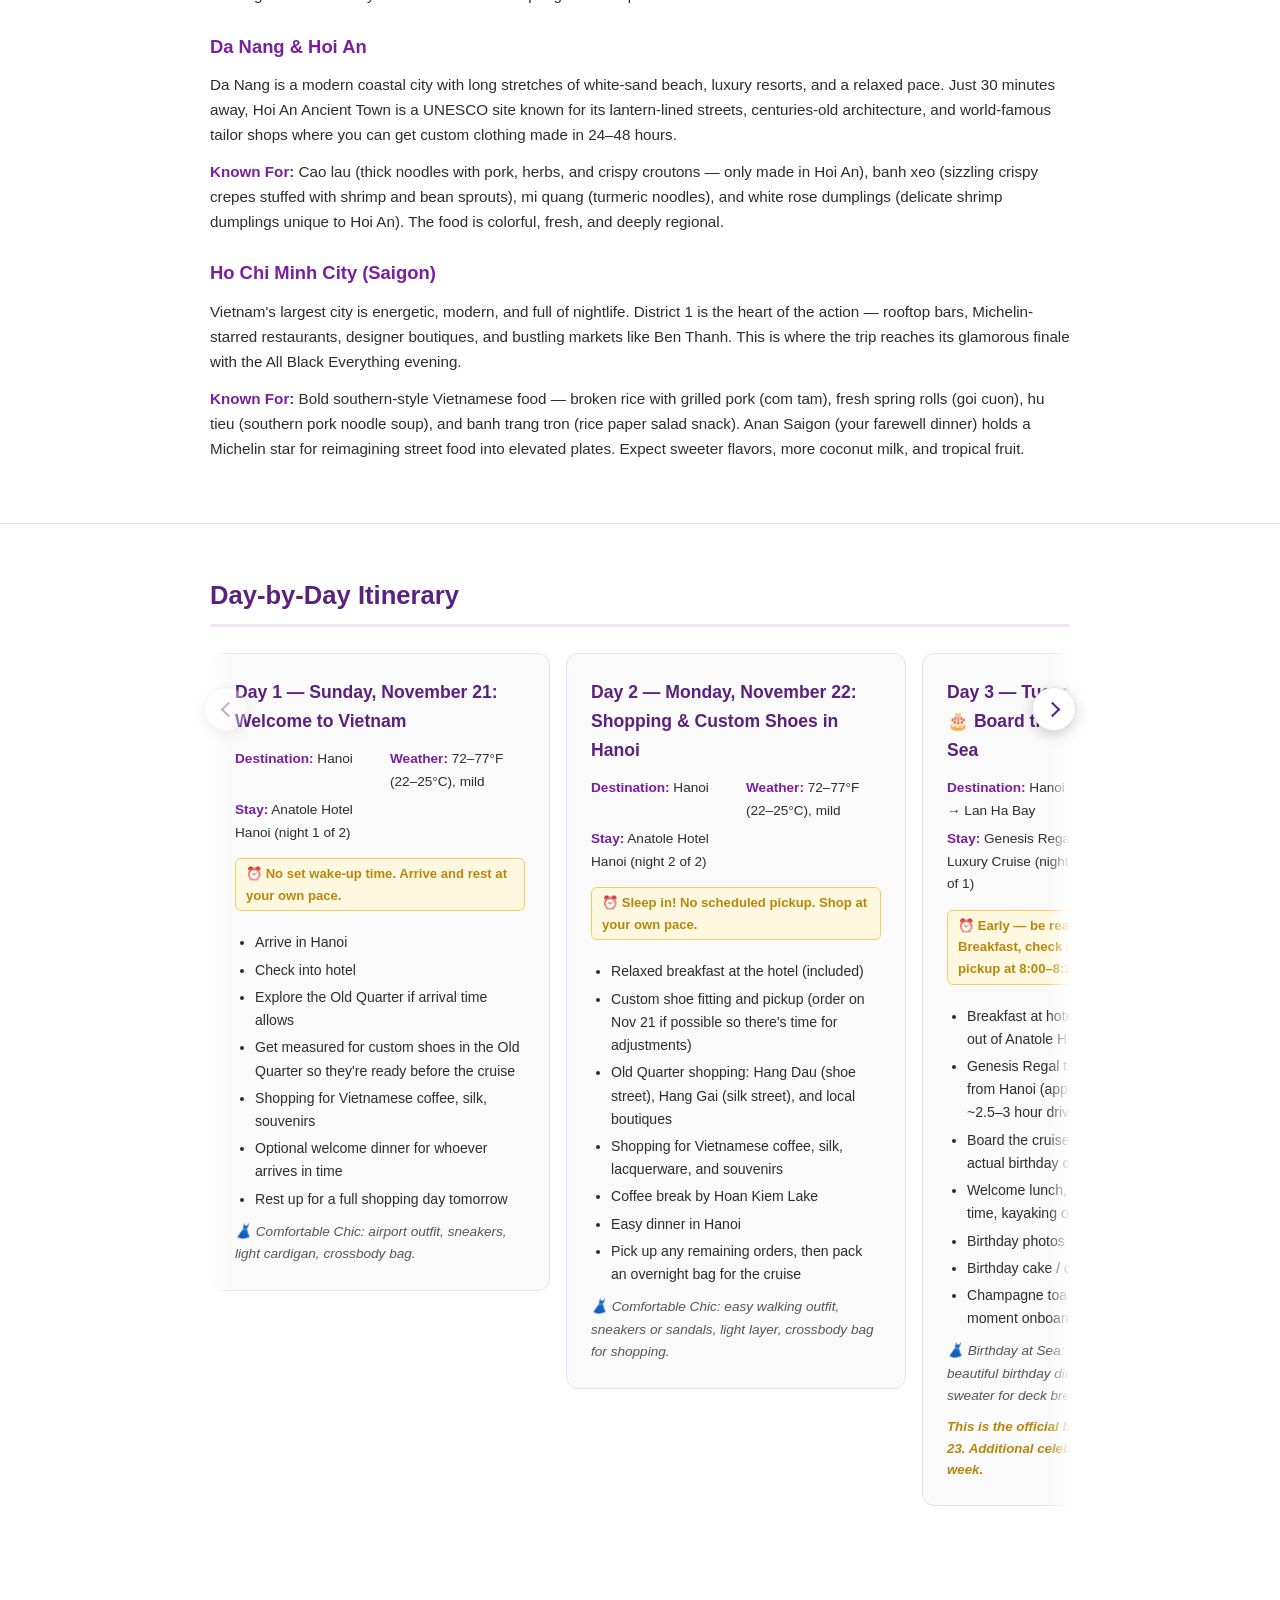
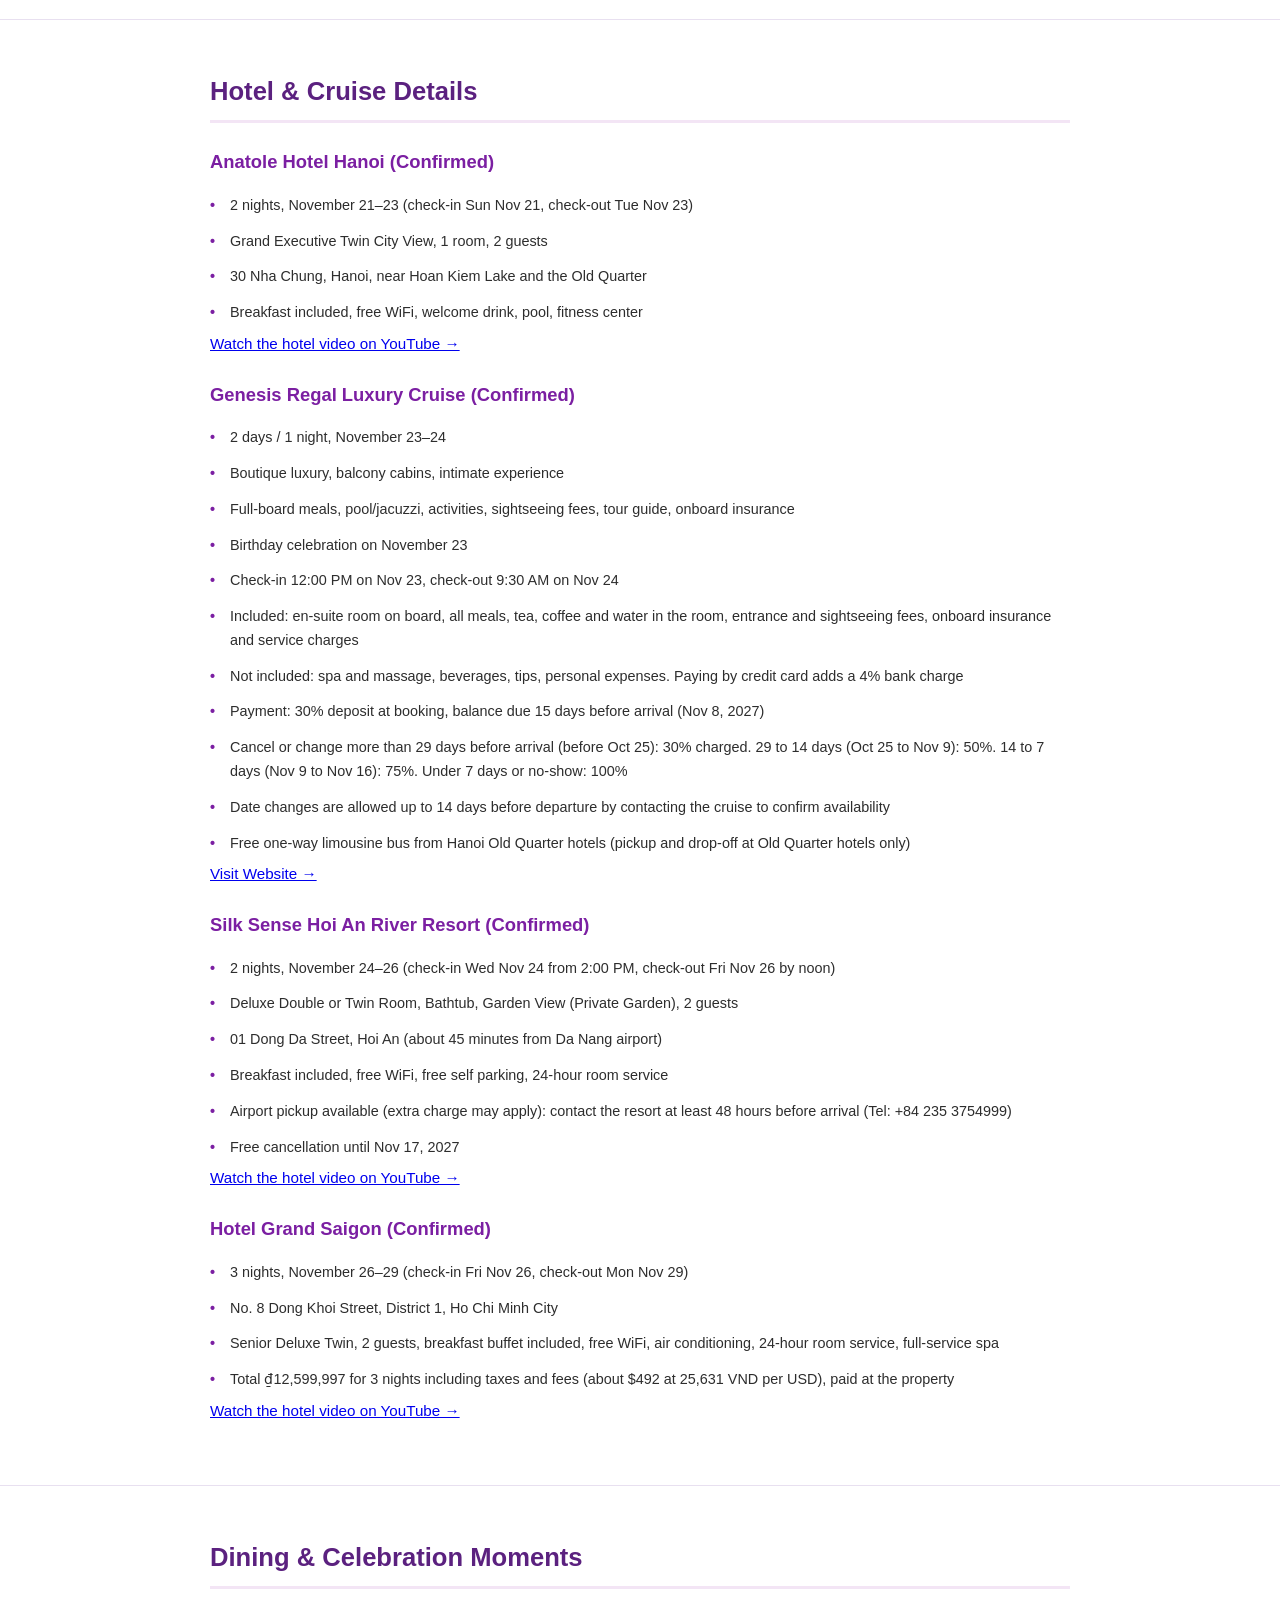
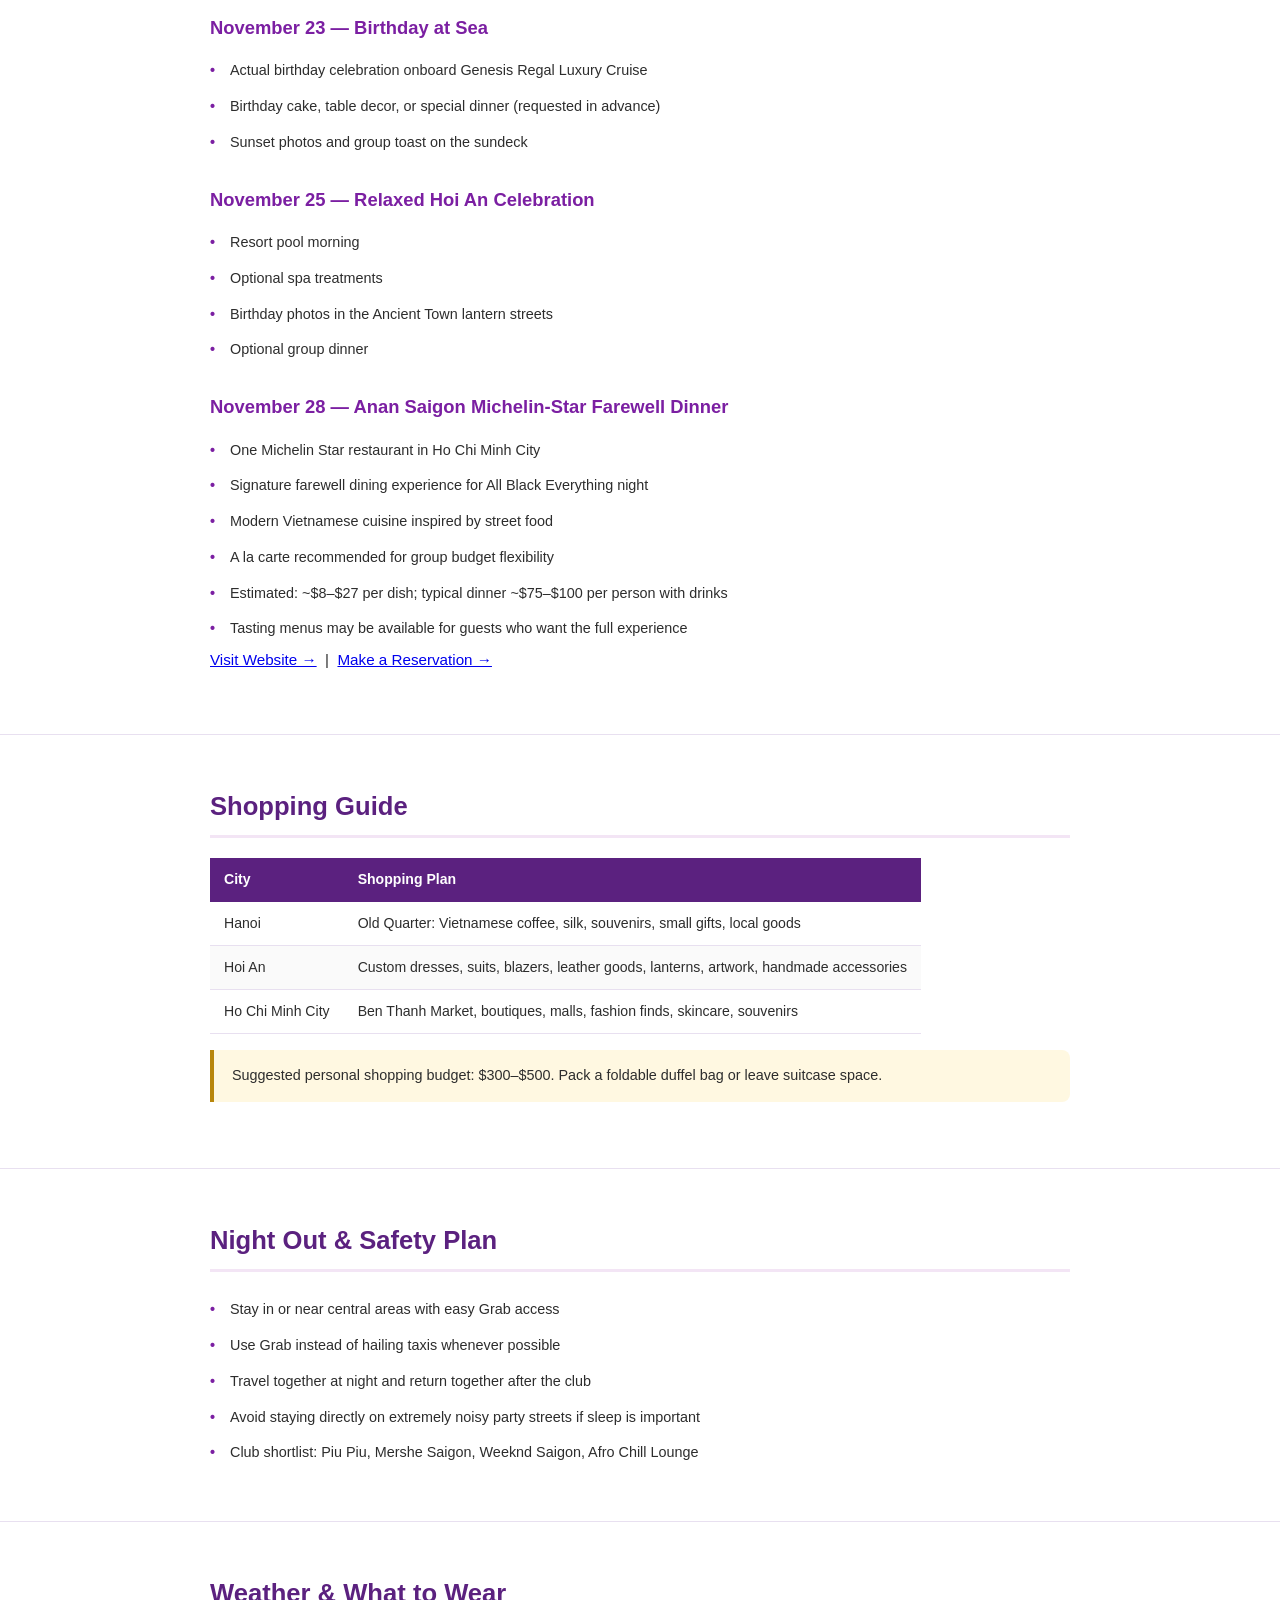
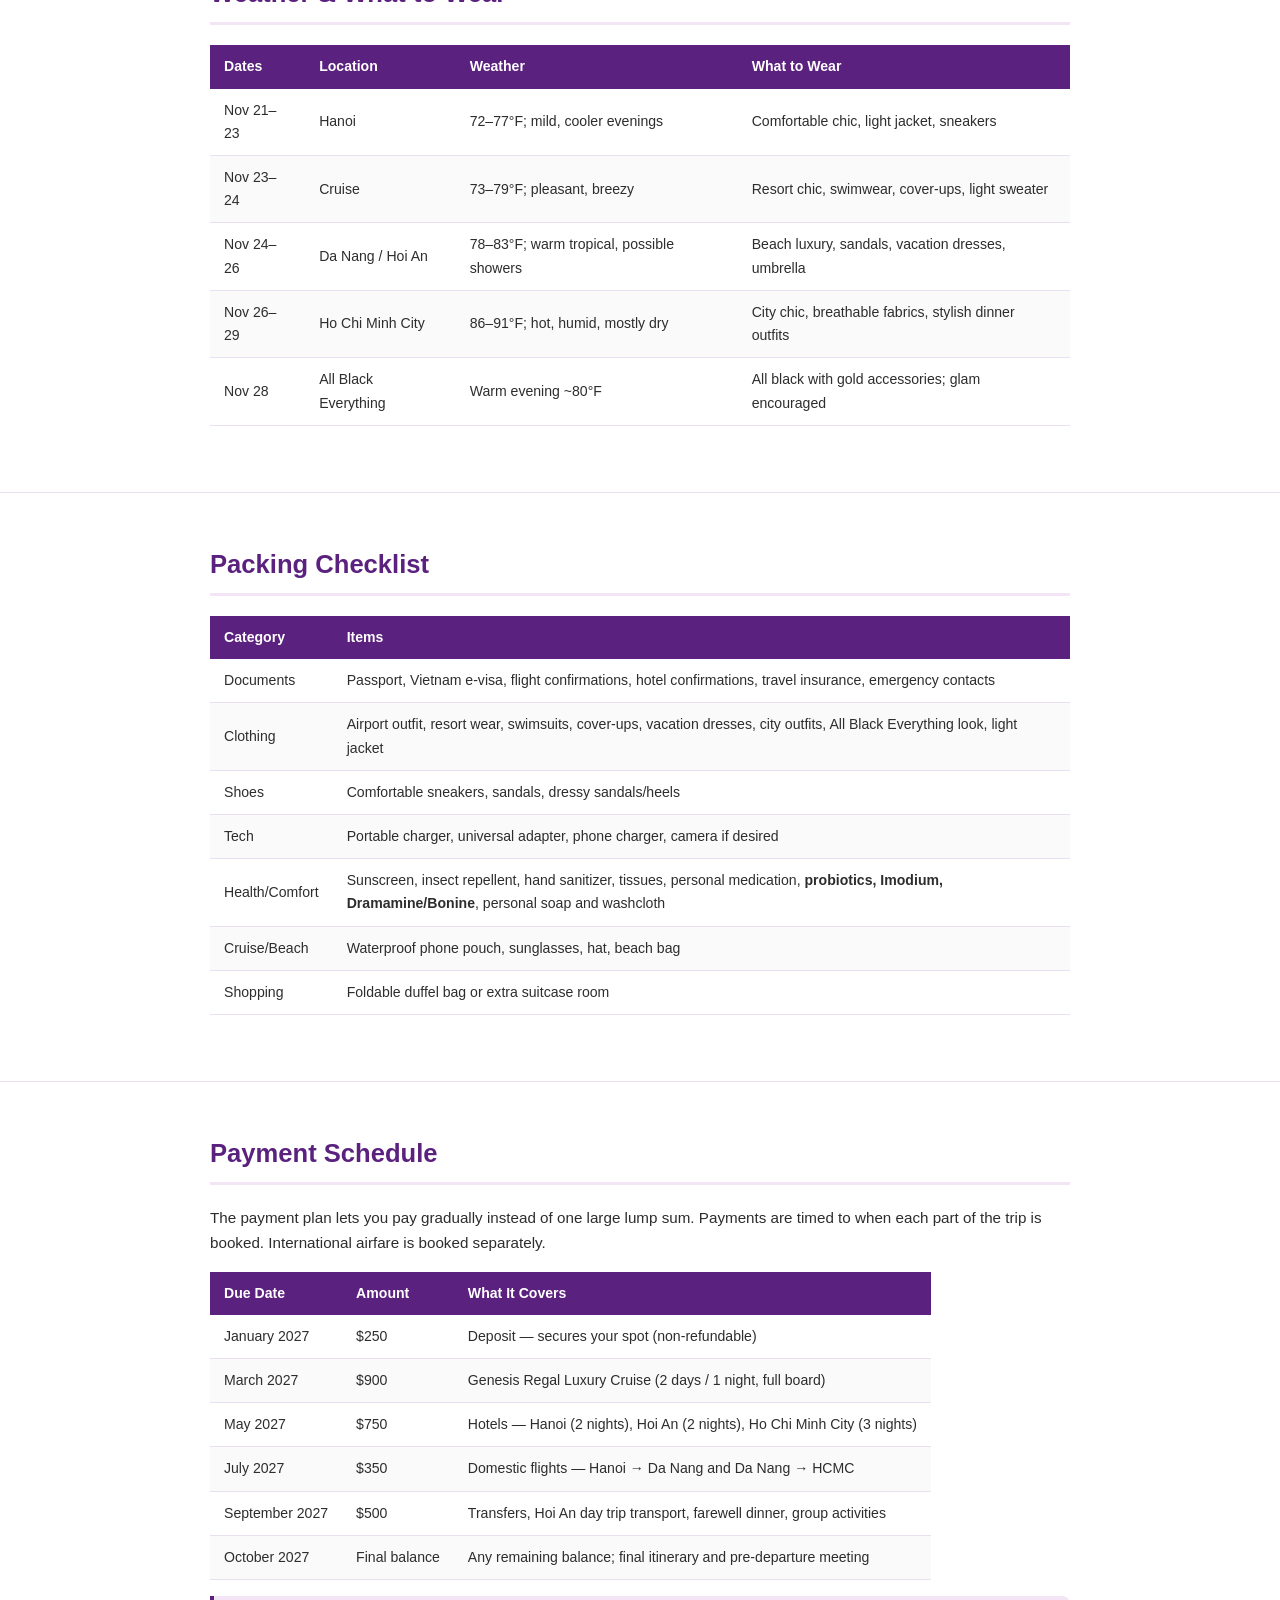
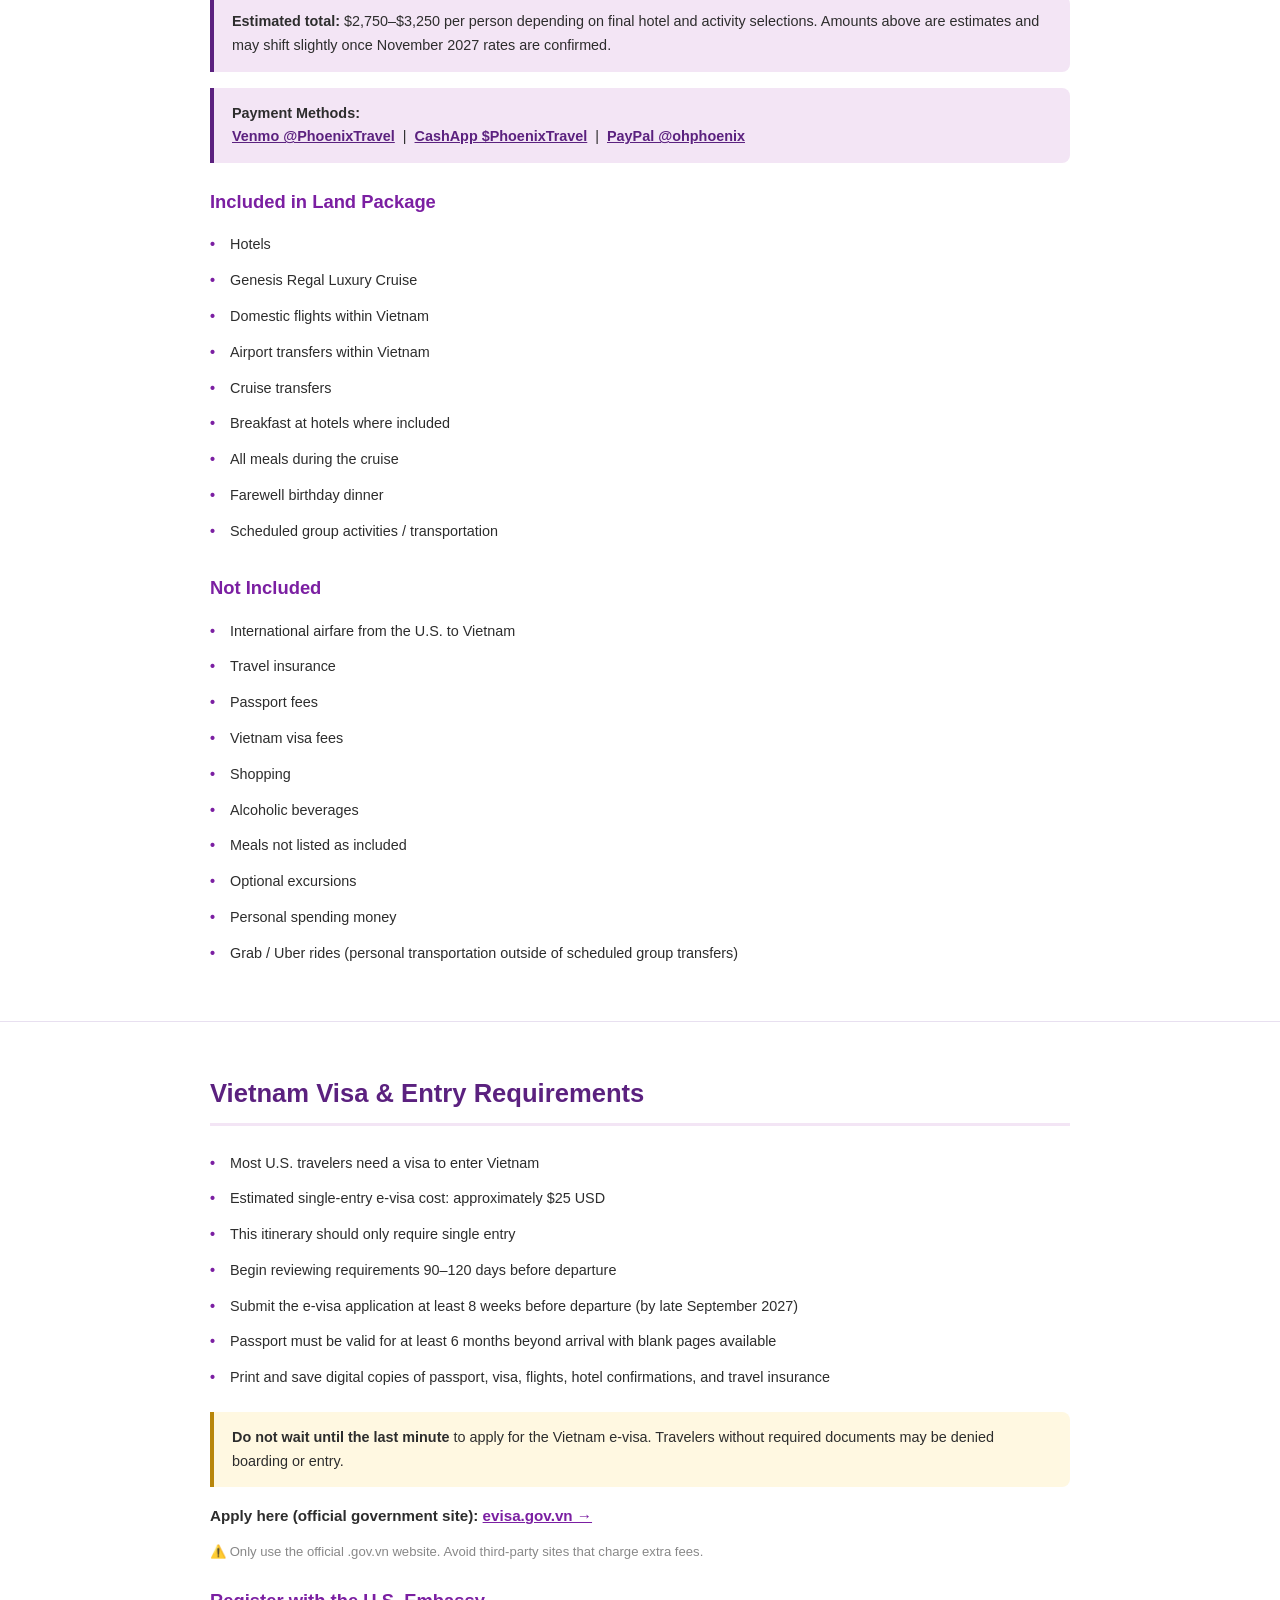
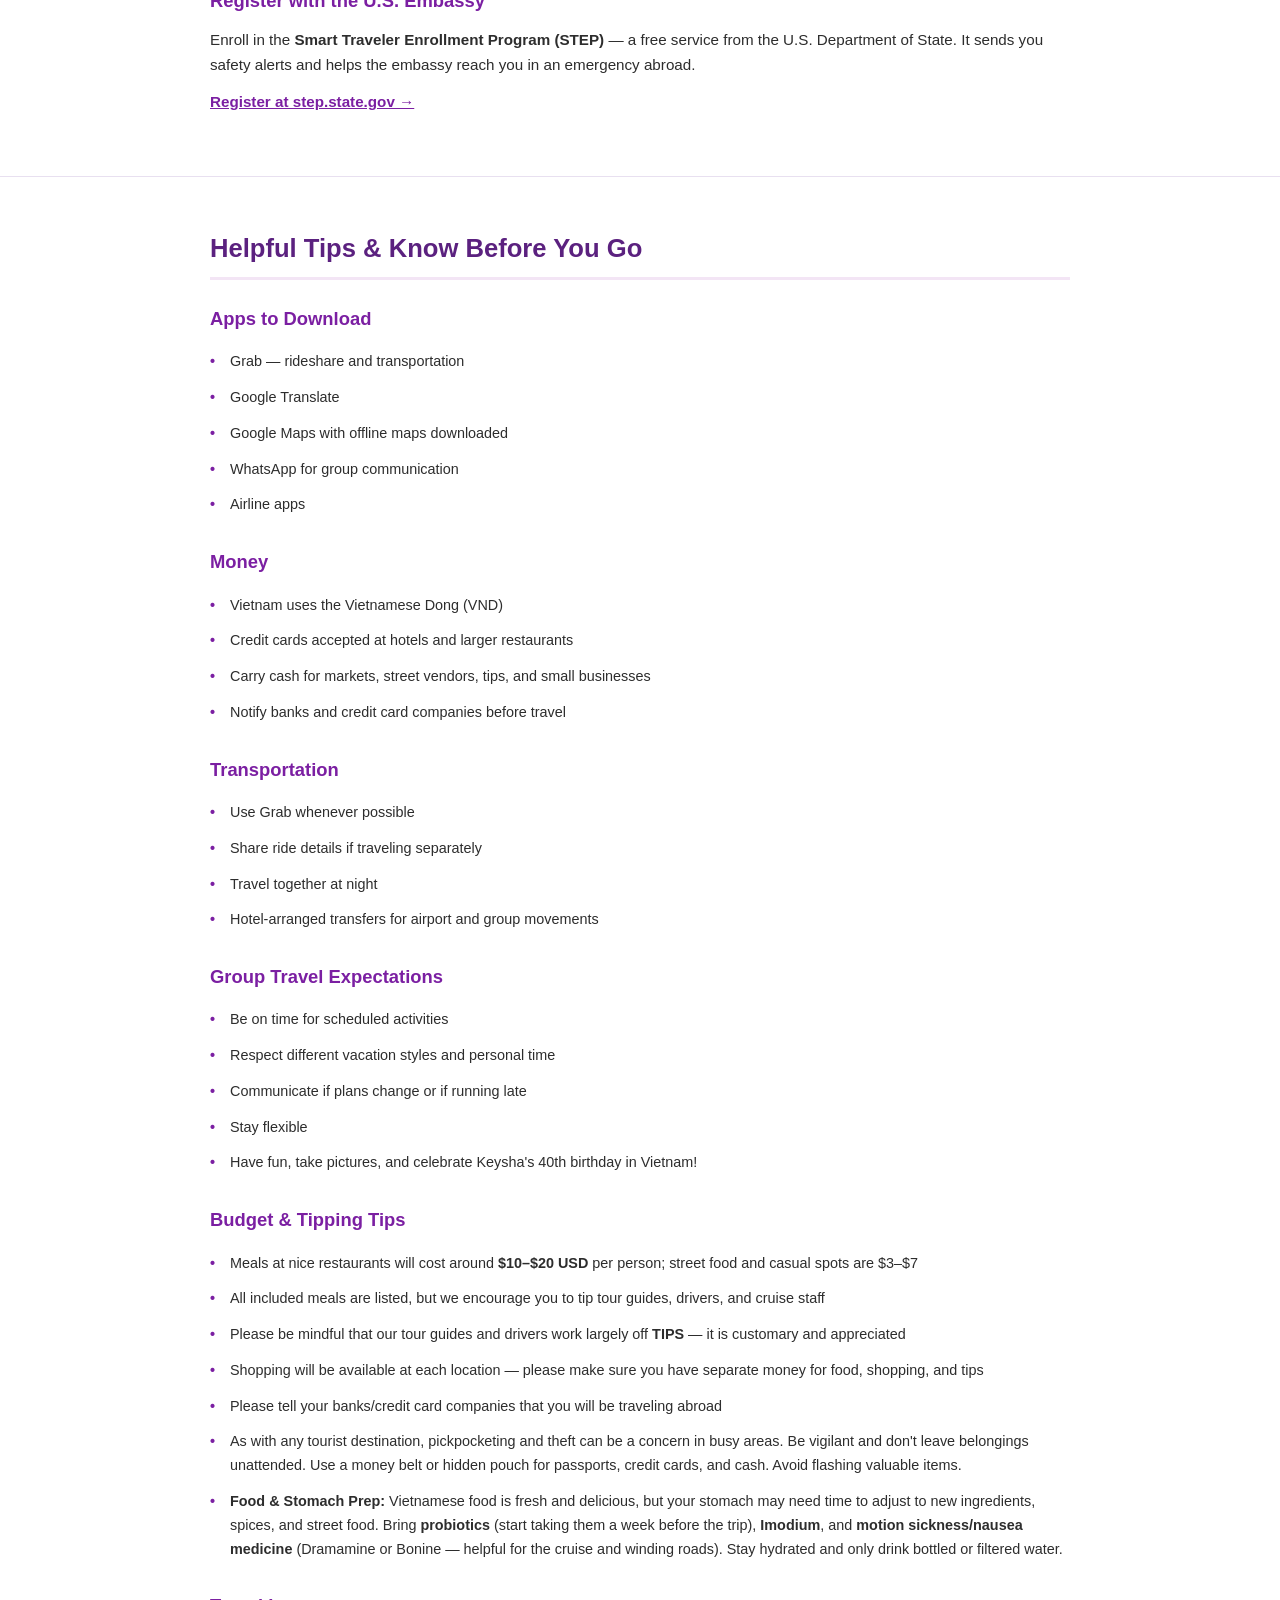
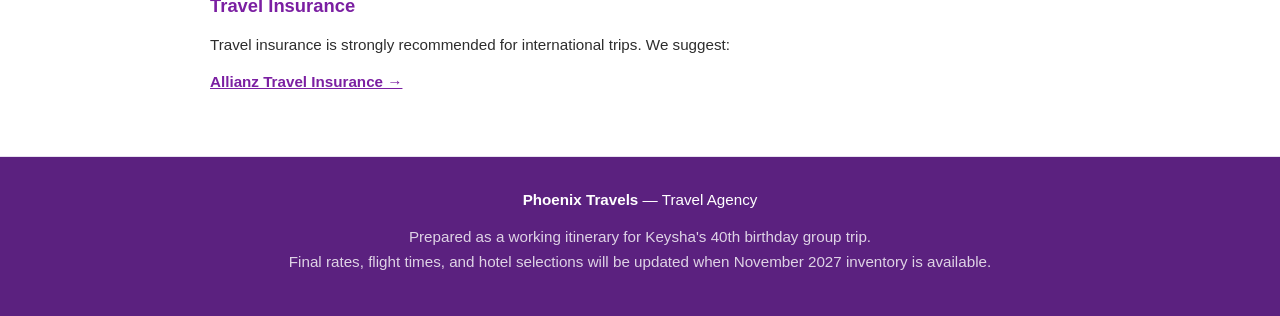
==== commit f21ac30d: "docs(itinerary-a): add cruise payment/cancellation terms and Hotel Grand Saigon details" ====
--- a/keysha-vietnam-site/index.html
+++ b/keysha-vietnam-site/index.html
@@ -3,6 +3,7 @@
 <head>
     <meta charset="UTF-8">
     <meta name="viewport" content="width=device-width, initial-scale=1.0">
+    <link rel="icon" href="data:,">
     <title>Keysha's 40th Birthday Escape — Vietnam 2027 | Phoenix Travels</title>
     <style>
         * { margin: 0; padding: 0; box-sizing: border-box; }
@@ -17,35 +18,58 @@
             --light-gray: #FAFAFA;
             --border: #E8E0F0;
         }
+        html, body { overflow-x: clip; }
         body {
             font-family: 'Segoe UI', Tahoma, Geneva, Verdana, sans-serif;
             color: var(--dark);
             line-height: 1.65;
             background: var(--white);
+            max-width: 100%;
+        }
+        body::after {
+            content: '';
+            position: fixed;
+            top: 50%;
+            left: 50%;
+            transform: translate(-50%, -50%);
+            width: 400px;
+            height: 400px;
+            background: url('Phoenix-01-320.webp') center/contain no-repeat;
+            opacity: 0.04;
+            pointer-events: none;
+            z-index: 0;
         }
         /* HERO */
         .hero {
-            background: var(--white);
-            color: var(--dark);
+            background: url('Vietnam.webp') center/cover no-repeat;
+            color: var(--white);
             text-align: center;
             padding: 50px 20px 30px;
-            border-bottom: 3px solid var(--soft-purple);
-        }
+            position: relative;
+        }
+        .hero::before {
+            content: '';
+            position: absolute;
+            top: 0; left: 0; right: 0; bottom: 0;
+            background: rgba(0,0,0,0.45);
+            z-index: 0;
+        }
+        .hero > * { position: relative; z-index: 1; }
         .hero img { max-width: 120px; margin-bottom: 16px; }
-        .hero h1 { font-size: 2.4rem; margin-bottom: 6px; font-weight: 700; color: var(--deep-purple); }
-        .hero .tagline { font-size: 1.15rem; color: var(--medium-purple); }
-        .hero .dates { font-size: 1rem; color: #555; margin-top: 8px; }
-        .hero .route { font-size: 0.88rem; color: #777; margin-top: 6px; letter-spacing: 0.5px; }
+        .hero h1 { font-size: 2.4rem; margin-bottom: 6px; font-weight: 700; color: #fff; text-shadow: 0 2px 4px rgba(0,0,0,0.3); }
+        .hero .tagline { font-size: 1.15rem; color: rgba(255,255,255,0.95); }
+        .hero .dates { font-size: 1rem; color: #fff; margin-top: 8px; }
+        .hero .route { font-size: 0.88rem; color: rgba(255,255,255,0.9); margin-top: 6px; letter-spacing: 0.5px; }
         .hero .alert {
             display: inline-block;
             background: #FFF8E1;
             border: 1px solid #F0D060;
             border-radius: 8px;
-            padding: 10px 20px;
+            padding: 14px 24px;
             margin-top: 20px;
-            font-size: 0.85rem;
+            font-size: 1.05rem;
             color: var(--bronze);
-            max-width: 600px;
+            max-width: 650px;
         }
         /* NAV */
         .nav {
@@ -110,6 +134,10 @@
             margin: 16px 0;
             font-size: 0.88rem;
         }
+        /* Wide multi-column tables (compare/snapshot) scroll inside their own
+           box on narrow screens instead of forcing horizontal PAGE overflow. Markup
+           is unchanged; the table simply becomes a horizontally scrollable block. */
+        .container > table { display: block; overflow-x: auto; max-width: 100%; }
         thead th {
             background: var(--deep-purple);
             color: var(--white);
@@ -159,6 +187,78 @@
             margin-top: 8px;
             font-style: italic;
         }
+        /* HORIZONTAL DAY SCROLLER (day-by-day itinerary only) */
+        .day-scroller { position: relative; }
+        .day-track {
+            display: flex;
+            gap: 16px;
+            overflow-x: auto;
+            overflow-y: visible;
+            scroll-snap-type: x mandatory;
+            align-items: flex-start;
+            padding: 6px 2px 14px;
+            scrollbar-width: thin;
+            scrollbar-color: var(--medium-purple) transparent;
+            -webkit-mask-image: linear-gradient(to right, transparent 0, #000 22px, #000 calc(100% - 22px), transparent 100%);
+            mask-image: linear-gradient(to right, transparent 0, #000 22px, #000 calc(100% - 22px), transparent 100%);
+        }
+        .day-track::-webkit-scrollbar { height: 8px; }
+        .day-track::-webkit-scrollbar-thumb { background: var(--medium-purple); border-radius: 8px; }
+        .day-track::-webkit-scrollbar-track { background: var(--soft-purple); border-radius: 8px; }
+        .day-track .day-card {
+            scroll-snap-align: start;
+            flex: 0 0 auto;
+            width: clamp(260px, 85vw, 340px);
+            margin: 0;
+            align-self: flex-start;
+        }
+        .day-track .day-card h3,
+        .day-track .day-card li,
+        .day-track .day-note,
+        .day-track .wear { overflow-wrap: anywhere; }
+        .day-track .day-card:focus-visible,
+        .day-track .day-card:focus { outline: 3px solid var(--medium-purple); outline-offset: 2px; }
+        @media (min-width: 760px) { .day-track .day-card { width: 340px; } }
+        .day-scroll-btn {
+            position: absolute; top: 40px; z-index: 3;
+            width: 44px; height: 44px; border-radius: 50%;
+            border: 1px solid var(--border); background: var(--white); color: var(--deep-purple);
+            box-shadow: 0 4px 14px rgba(0,0,0,0.18); cursor: pointer;
+            display: flex; align-items: center; justify-content: center;
+        }
+        .day-scroll-prev { left: -6px; }
+        .day-scroll-next { right: -6px; }
+        .day-scroll-btn:hover { background: var(--soft-purple); }
+        .day-scroll-btn:disabled { opacity: 0.35; cursor: default; }
+        .day-scroll-btn:focus-visible { outline: 3px solid var(--medium-purple); outline-offset: 2px; }
+        .day-scroll-icon { width: 11px; height: 11px; border-top: 2px solid currentColor; border-right: 2px solid currentColor; display: inline-block; }
+        .day-scroll-prev .day-scroll-icon { transform: rotate(-135deg); margin-left: 4px; }
+        .day-scroll-next .day-scroll-icon { transform: rotate(45deg); margin-right: 4px; }
+        @media (prefers-reduced-motion: reduce) { .day-track { scroll-behavior: auto; } }
+        /* ORIGINAL | OPTION 2 SEGMENTED TOGGLE (sticky below nav) */
+        .itinerary-switch {
+            position: sticky; top: 52px; z-index: 99;
+            display: flex; justify-content: center; padding: 8px 12px;
+            pointer-events: none;
+        }
+        .itinerary-switch-inner {
+            pointer-events: auto; display: inline-flex; gap: 4px; padding: 4px;
+            background: var(--white); border: 1px solid var(--border);
+            border-radius: 999px; box-shadow: 0 4px 14px rgba(91,33,127,0.18);
+        }
+        .switch-seg {
+            display: inline-flex; align-items: center; justify-content: center;
+            min-height: 44px; min-width: 110px; padding: 0 1.2rem;
+            border-radius: 999px; text-decoration: none; font-weight: 700; font-size: 0.95rem;
+            color: var(--deep-purple); white-space: nowrap;
+        }
+        .switch-seg:hover { background: var(--soft-purple); }
+        .switch-seg.is-active { background: var(--deep-purple); color: var(--white); }
+        .switch-seg:focus-visible { outline: 3px solid var(--bronze); outline-offset: 2px; }
+        @media (max-width: 420px) {
+            .switch-seg { min-width: 0; flex: 1 1 auto; padding: 0 0.9rem; }
+            .itinerary-switch-inner { width: 100%; max-width: 360px; }
+        }
         /* LISTS */
         ul.clean { list-style: none; padding: 0; }
         ul.clean li { padding: 6px 0 6px 20px; position: relative; font-size: 0.9rem; }
@@ -170,7 +270,7 @@
             left: 0;
         }
         /* HOTEL CARDS */
-        .hotel-grid { display: grid; grid-template-columns: 1fr 1fr; gap: 16px; margin: 16px 0; }
+        .hotel-grid { display: grid; grid-template-columns: 1fr; gap: 16px; margin: 16px 0; }
         .hotel-card {
             background: var(--light-gray);
             border: 1px solid var(--border);
@@ -189,19 +289,96 @@
             font-size: 0.85rem;
         }
         footer a { color: rgba(255,255,255,0.8); }
-        /* RESPONSIVE */
+        @keyframes flash {
+            0% { background: #B8860B; box-shadow: 0 0 0 0 rgba(184, 134, 11, 0.6); }
+            70% { background: #B8860B; box-shadow: 0 0 0 12px rgba(184, 134, 11, 0); }
+            100% { background: #B8860B; box-shadow: 0 0 0 0 rgba(184, 134, 11, 0); }
+        }
         @media (max-width: 700px) {
             .hero h1 { font-size: 1.8rem; }
             .day-meta { grid-template-columns: 1fr; }
             .hotel-grid { grid-template-columns: 1fr; }
             .nav a { font-size: 0.7rem; padding: 5px 8px; }
         }
+        /* PRINT: plain black on white; print the inline Travel Options summary cleanly
+           (mirrors Option 2's #flights / #travelOptions print rules). */
+        @media print {
+            * { box-shadow: none !important; text-shadow: none !important; animation: none !important; transition: none !important; }
+            body { background: #fff !important; color: #000 !important; }
+            body::after, .hero::before { display: none !important; }
+            .hero { background: none !important; color: #000 !important; padding: 12pt 0 !important; }
+            .hero h1, .hero .tagline, .hero .dates, .hero .route { color: #000 !important; }
+            .nav, #copyTextBtn, #copyTextStatus { display: none !important; }
+            section { padding: 12pt 0 !important; border-bottom: 1px solid #000 !important; break-inside: avoid; }
+            #travel-options { break-inside: avoid; background: #fff !important; color: #000 !important; }
+            #travel-options a, a { color: #000 !important; text-decoration: underline; }
+            #travel-options .callout { background: #fff !important; border-left: 2px solid #000 !important; }
+            #travel-options table { width: 100% !important; }
+            #travel-options thead th { background: #fff !important; color: #000 !important; border-bottom: 1px solid #000 !important; }
+            #travel-options tbody td { border-bottom: 1px solid #000 !important; }
+            #travel-options tbody tr:nth-child(even) { background: #fff !important; }
+            /* Day-cell scroller prints as wrapped rows so every day is on paper. */
+            .day-track {
+                display: flex !important;
+                flex-wrap: wrap !important;
+                overflow: visible !important;
+                scroll-snap-type: none !important;
+                -webkit-mask-image: none !important;
+                mask-image: none !important;
+                gap: 8pt !important;
+            }
+            .day-track .day-card { width: 46% !important; flex: 0 0 46% !important; break-inside: avoid; }
+            .day-scroll-btn { display: none !important; }
+        }
+    </style>
+    <link rel="stylesheet" href="flight-monitor/ui/flight-monitor.css">
+    <style>
+        /* Flight Monitor (additive): map shared --fm-* variables to the purple/bronze palette. */
+        #flights {
+            --fm-surface: var(--white);
+            --fm-text: var(--dark);
+            --fm-muted: #5f5870;
+            --fm-line: var(--border);
+            --fm-accent: var(--deep-purple);
+            --fm-head-bg: var(--deep-purple);
+            --fm-head-text: var(--white);
+            --fm-badge-bg: var(--soft-purple);
+        }
+        #flights p { margin-bottom: 12px; }
+    </style>
+    <style>
+        /* MOBILE-FRIENDLY (audit): 44px tap targets, 16px reading text, single-row nav that
+           stays one line tall, anchor offsets under the sticky bars, reduced motion. */
+        .hero img { height: auto; }
+        section[id] { scroll-margin-top: 80px; }
+        @media (max-width: 900px) {
+            .nav { flex-wrap: nowrap; justify-content: flex-start; overflow-x: auto; overscroll-behavior-x: contain; -webkit-overflow-scrolling: touch; padding: 8px 12px; gap: 4px; scrollbar-width: none; }
+            .nav::-webkit-scrollbar { display: none; }
+            .nav a { flex: 0 0 auto; display: inline-flex; align-items: center; min-height: 44px; padding: 0 14px; font-size: 1rem; white-space: nowrap; }
+            /* Keep the RSVP call-to-action pinned in view while the other links scroll. */
+            .nav a[href="vietnam_rsvp.html"] { position: sticky; right: 0; margin-left: 4px; }
+            .itinerary-switch { top: 62px; padding: 4px 12px; }
+            section[id] { scroll-margin-top: 128px; }
+        }
+        @media (max-width: 900px) {
+            .switch-seg { font-size: 1rem; }
+            p, h4, .callout, table, .day-meta, .day-card li, ul.clean li, .wakeup, .day-note, .wear, .hero .route, .hotel-card p, .hotel-card a { font-size: 1rem; }
+        }
+        /* Short landscape phones: let the toggle scroll away instead of eating the viewport. */
+        @media (max-height: 500px) {
+            .itinerary-switch { position: static; }
+            section[id] { scroll-margin-top: 72px; }
+        }
+        @media (prefers-reduced-motion: reduce) {
+            html { scroll-behavior: auto; }
+            *, *::before, *::after { animation: none !important; transition: none !important; }
+        }
     </style>
 </head>
 <body>
 <!-- HERO -->
 <div class="hero">
-    <img src="Phoenix-01.png" alt="Phoenix Travels Logo">
+    <img src="Phoenix-01-320.webp" width="320" height="259" alt="Phoenix Travels Logo">
     <h1>Keysha's 40th Birthday Escape</h1>
     <div class="tagline">Luxury, Culture & Coastal Bliss</div>
     <div class="dates">Vietnam &nbsp;|&nbsp; November 21–29, 2027</div>
@@ -212,13 +389,11 @@
 </div>
 
 <!-- NAV -->
-<div style="width:100%; max-height:350px; overflow:hidden;">
-    <img src="Vietnam.webp" alt="Ha Long Bay, Vietnam" style="width:100%; height:350px; object-fit:cover; display:block;">
-</div>
-
 <nav class="nav">
     <a href="#welcome">Welcome</a>
     <a href="#snapshot">Snapshot</a>
+    <a href="#flights">Flights</a>
+    <a href="#travel-options">Travel Options</a>
     <a href="#destinations">Destinations</a>
     <a href="#itinerary">Day-by-Day</a>
     <a href="#hotels">Hotels</a>
@@ -230,15 +405,22 @@
     <a href="#payment">Payment</a>
     <a href="#visa">Visa</a>
     <a href="#tips">Tips</a>
-    <a href="vietnam_rsvp.html" style="background:var(--deep-purple);color:var(--white);border-radius:20px;">RSVP Now</a>
+    <a href="vietnam_rsvp.html" style="background:var(--bronze);color:var(--white);border-radius:20px;animation:flash 2s ease-out infinite;">RSVP Now — by 12/4/26</a>
 </nav>
+<!-- ITINERARY SWITCH -->
+<div class="itinerary-switch" role="navigation" aria-label="Switch itinerary">
+    <div class="itinerary-switch-inner" role="group" aria-label="Choose itinerary">
+        <a class="switch-seg is-active" id="switchOriginal" href="vietnam_itinerary_site.html" aria-current="page" aria-label="Viewing the original itinerary">Original</a>
+        <a class="switch-seg" id="switchOption2" href="Vietnam_Option_2.html" aria-label="View Option 2 itinerary">Option 2</a>
+    </div>
+</div>
 <!-- WELCOME -->
 <section id="welcome">
 <div class="container">
     <h2>Welcome</h2>
     <p>Join Keysha for an unforgettable birthday escape through Vietnam. This group experience is designed to feel stylish, elevated, and easy to follow — with luxury where it matters, smart budgeting where it makes sense, and enough flexibility for everyone's travel style.</p>
     <div class="callout">
-        The trip includes a two-night Hanoi stay with shopping and custom shoes, a Genesis Regal Luxury Cruise through the Lan Ha Bay / Ha Long Bay region, a beach-resort stay in Da Nang with Hoi An shopping, and a Ho Chi Minh City finale featuring a Michelin-star dinner and All Black Everything girls' night out.
+        The trip includes a two-night Hanoi stay with shopping and custom shoes, a Genesis Regal Luxury Cruise through the Lan Ha Bay / Ha Long Bay region, a riverside resort stay in Hoi An with custom clothing and lantern-town shopping, and a Ho Chi Minh City finale featuring a Michelin-star dinner and All Black Everything night out.
     </div>
     <div class="callout important">
         <strong>IMPORTANT:</strong> This is NOT a round-trip flight. Book a multi-city ticket: fly INTO Hanoi (HAN) and fly HOME from Ho Chi Minh City (SGN). We travel south through the country and depart from a different city than we arrive.
@@ -267,14 +449,46 @@
         <tbody>
             <tr><td>Hanoi Hotel</td><td>Confirmed</td><td>Anatole Hotel Hanoi, 2 nights (Nov 21–23)</td></tr>
             <tr><td>Cruise</td><td>Confirmed</td><td>Genesis Regal Luxury Cruise, 2 days / 1 night (Nov 23–24)</td></tr>
-            <tr><td>Hoi An Hotel</td><td>Confirmed</td><td>Silk Sense Hoi An River Resort, 2 nights (Nov 24–26); night of Nov 26 not booked yet</td></tr>
-            <tr><td>HCMC Hotel</td><td>Finalists</td><td>Mai House Saigon or La Siesta Premium Saigon</td></tr>
+            <tr><td>Hoi An Hotel</td><td>Confirmed</td><td>Silk Sense Hoi An River Resort, 2 nights (Nov 24–26)</td></tr>
+            <tr><td>HCMC Hotel</td><td>Confirmed</td><td>Hotel Grand Saigon, 3 nights (Nov 26–29)</td></tr>
             <tr><td>Farewell Dinner</td><td>Selected</td><td>Anan Saigon (1 Michelin Star), All Black Everything evening</td></tr>
             <tr><td>Nightlife</td><td>Shortlist</td><td>Piu Piu, Mershe Saigon, Weeknd Saigon, Afro Chill Lounge</td></tr>
         </tbody>
     </table>
 </div>
 </section>
+<!-- FLIGHT MONITOR -->
+<section id="flights">
+<div class="container">
+    <h2>Flight Monitor</h2>
+    <p>Lowest round-trip fares per person from St. Louis (STL) into Hanoi (HAN), home from Ho Chi Minh City (SGN), checked daily. Fares the data source did not return are marked not verified, never estimated.</p>
+    <div data-flight-monitor data-itinerary="original" data-origin="STL" data-arrive="HAN" data-depart="SGN"></div>
+</div>
+</section>
+<!-- TRAVEL OPTIONS (lighter inline summary; full interactive version lives on Option 2) -->
+<section id="travel-options">
+<div class="container">
+    <h2>Travel Options</h2>
+    <p>
+        A quick summary for Itinerary A (arrive Hanoi, depart Ho Chi Minh City). The full interactive
+        version — live flight monitor and departure-timing view — lives on
+        <a href="Vietnam_Option_2.html#travelOptions" style="color:var(--medium-purple)">Option 2</a>.
+    </p>
+    <div class="callout">
+        <strong>Recommended provisional departure:</strong> November 19, 2027 from St. Louis (STL).
+        Landing in Vietnam on November 21, 2027 is fixed; the departure date stays provisional until Part 1
+        schedule data exists.<br>
+        <strong>Mixed cabin</strong> (business long-haul + economy elsewhere, not a single-ticket quote):
+        <strong>not verified</strong> — a per-person headline shows only when live fares return for both
+        searches, and group totals wait on a confirmed traveler count.
+    </div>
+    <p class="wear">
+        All fares and times are not verified until checked for your November 2027 dates. Nothing is booked.
+        <button type="button" id="copyTextBtn" style="margin-left:8px;background:var(--deep-purple);color:var(--white);border:none;border-radius:20px;padding:6px 16px;min-height:44px;font-size:1rem;font-weight:600;cursor:pointer;">Copy as text</button>
+        <span id="copyTextStatus" aria-live="polite" style="margin-left:8px;font-size:0.82rem;color:var(--bronze);"></span>
+    </p>
+</div>
+</section>
 <!-- DESTINATIONS -->
 <section id="destinations">
 <div class="container">
@@ -302,7 +516,12 @@
 <div class="container">
     <h2>Day-by-Day Itinerary</h2>
 
-    <div class="day-card">
+    <div class="day-scroller">
+    <button class="day-scroll-btn day-scroll-prev" type="button" aria-label="Scroll to previous day"><span class="day-scroll-icon" aria-hidden="true"></span></button>
+    <button class="day-scroll-btn day-scroll-next" type="button" aria-label="Scroll to next day"><span class="day-scroll-icon" aria-hidden="true"></span></button>
+    <div class="day-track" id="dayTrack">
+
+    <div class="day-card" id="day-2027-11-21" tabindex="0">
         <h3>Day 1 — Sunday, November 21: Welcome to Vietnam</h3>
         <div class="day-meta">
             <span><strong>Destination:</strong> Hanoi</span>
@@ -322,7 +541,7 @@
         <div class="wear">👗 Comfortable Chic: airport outfit, sneakers, light cardigan, crossbody bag.</div>
     </div>
 
-    <div class="day-card">
+    <div class="day-card" id="day-2027-11-22" tabindex="0">
         <h3>Day 2 — Monday, November 22: Shopping &amp; Custom Shoes in Hanoi</h3>
         <div class="day-meta">
             <span><strong>Destination:</strong> Hanoi</span>
@@ -341,7 +560,7 @@
         </ul>
         <div class="wear">👗 Comfortable Chic: easy walking outfit, sneakers or sandals, light layer, crossbody bag for shopping.</div>
     </div>
-    <div class="day-card">
+    <div class="day-card" id="day-2027-11-23" tabindex="0">
         <h3>Day 3 — Tuesday, November 23: 🎂 Board the Cruise &amp; Birthday at Sea</h3>
         <div class="day-meta">
             <span><strong>Destination:</strong> Hanoi → Lan Ha Bay</span>
@@ -361,10 +580,10 @@
         <div class="wear">👗 Birthday at Sea: resort chic for boarding; beautiful birthday dinner outfit for evening; light sweater for deck breezes.</div>
         <div class="day-note">This is the official birthday date: November 23. Additional celebrations happen later in the week.</div>
     </div>
-    <div class="day-card">
-        <h3>Day 4 — Wednesday, November 24: Cruise Return & Travel to Da Nang</h3>
+    <div class="day-card" id="day-2027-11-24" tabindex="0">
+        <h3>Day 4 — Wednesday, November 24: Cruise Return & Travel to Hoi An</h3>
         <div class="day-meta">
-            <span><strong>Destination:</strong> Lan Ha Bay → Da Nang</span>
+            <span><strong>Destination:</strong> Lan Ha Bay → Da Nang airport → Hoi An</span>
             <span><strong>Weather:</strong> 78–83°F (26–28°C), warm tropical</span>
             <span><strong>Stay:</strong> Silk Sense Hoi An River Resort (night 1 of 2)</span>
         </div>
@@ -373,73 +592,77 @@
             <li>Breakfast / brunch onboard</li>
             <li>Disembark Genesis Regal Luxury Cruise</li>
             <li>Transfer back toward Hanoi / airport area</li>
-            <li>Fly to Da Nang</li>
+            <li>Fly to Da Nang (~1.5 hour flight)</li>
             <li>Transfer to Silk Sense Hoi An River Resort (about 45 min from Da Nang airport; check-in from 2:00 PM; book the resort pickup 48 hours ahead)</li>
-            <li>Easy evening, dinner, and rest</li>
+            <li>Easy evening: dinner near the resort or a first stroll through the lantern-lit Ancient Town</li>
         </ul>
-        <div class="wear">👗 Travel + Beach Arrival: comfortable travel set, sandals or sneakers, easy dinner outfit.</div>
-    </div>
-    <div class="day-card">
-        <h3>Day 5 — Thursday, November 25: Relax & Celebrate in Da Nang</h3>
+        <div class="wear">👗 Travel + Resort Arrival: comfortable travel set, sandals or sneakers, easy dinner outfit.</div>
+    </div>
+    <div class="day-card" id="day-2027-11-25" tabindex="0">
+        <h3>Day 5 — Thursday, November 25: Relax & Celebrate in Hoi An</h3>
         <div class="day-meta">
-            <span><strong>Destination:</strong> Da Nang</span>
-            <span><strong>Weather:</strong> 78–83°F (26–28°C), beach-friendly</span>
+            <span><strong>Destination:</strong> Hoi An</span>
+            <span><strong>Weather:</strong> 78–83°F (26–28°C), warm</span>
             <span><strong>Stay:</strong> Silk Sense Hoi An River Resort (night 2 of 2)</span>
         </div>
-        <div class="wakeup">⏰ Sleep in! No schedule. Wake whenever — it's a beach and pool day.</div>
+        <div class="wakeup">⏰ Sleep in! No schedule. Wake whenever — it's a resort and pool morning.</div>
         <ul>
-            <li>Relaxing breakfast at the resort</li>
-            <li>Beach and pool time</li>
-            <li>Optional spa treatments</li>
-            <li>Birthday photos at the beach</li>
-            <li>Optional group birthday dinner</li>
+            <li>Relaxing breakfast at the resort (included)</li>
+            <li>Pool time and optional spa treatments</li>
+            <li>Afternoon in Hoi An Ancient Town: place custom clothing and leather orders so there's time for fittings</li>
+            <li>Birthday photos in the lantern streets</li>
+            <li>Optional group birthday dinner in Hoi An</li>
             <li>Flexible day for everyone's energy levels</li>
         </ul>
-        <div class="wear">👗 Beach Luxury: swimsuit, cover-up, sunglasses, sandals. Elegant vacation dinner outfit at night.</div>
+        <div class="wear">👗 Resort Chic: swimsuit and cover-up for the morning; flowy dress and sandals for the Ancient Town; elegant dinner outfit at night.</div>
         <div class="day-note">Relaxed group celebration day, not a replacement for the November 23 birthday at sea.</div>
     </div>
 
-    <div class="day-card">
-        <h3>Day 6 — Friday, November 26: Hoi An Shopping Day</h3>
+    <div class="day-card" id="day-2027-11-26" tabindex="0">
+        <h3>Day 6 — Friday, November 26: Hoi An Shopping & Fly to Ho Chi Minh City</h3>
         <div class="day-meta">
-            <span><strong>Destination:</strong> Da Nang / Hoi An</span>
-            <span><strong>Weather:</strong> 78–83°F (26–28°C), warm</span>
-            <span><strong>Stay:</strong> Not booked yet (check out of Silk Sense by noon)</span>
+            <span><strong>Destination:</strong> Hoi An → Da Nang airport → Ho Chi Minh City</span>
+            <span><strong>Weather:</strong> 78–83°F in Hoi An; 86–91°F in Ho Chi Minh City</span>
+            <span><strong>Stay:</strong> Hotel Grand Saigon (night 1 of 3)</span>
         </div>
-        <div class="wakeup">⏰ Morning — aim for 8:00–8:30 AM. Breakfast then group transport to Hoi An.</div>
+        <div class="wakeup">⏰ Morning — aim for 8:00–8:30 AM. Breakfast at the resort, then final shopping. Check out of Silk Sense by noon.</div>
         <ul>
-            <li>Visit Hoi An Ancient Town</li>
-            <li>Shopping: custom clothing, dresses, blazers, leather goods, lanterns, artwork</li>
-            <li>Photos in the lantern streets</li>
-            <li>Dinner in Hoi An or return to Da Nang</li>
+            <li>Breakfast at the resort (included)</li>
+            <li>Final fittings and pickups for custom clothing and leather goods</li>
+            <li>Last-minute shopping and photos in the lantern streets</li>
+            <li>Check out of Silk Sense Hoi An River Resort by noon</li>
+            <li>Transfer to Da Nang airport (~45 min from Hoi An)</li>
+            <li>Fly from Da Nang to Ho Chi Minh City (~1.5 hour flight)</li>
+            <li>Check into Hotel Grand Saigon (~20–30 min from HCMC airport to District 1)</li>
+            <li>Easy dinner or rooftop cocktail in District 1</li>
         </ul>
-        <div class="wear">👗 Cute and Comfortable: matching two-piece set, comfortable sandals, hat, sunglasses, crossbody bag.</div>
-        <div class="day-note">Hoi An is one of the best places in Vietnam for custom clothing and leather goods. Leave space in your luggage!</div>
-    </div>
-    <div class="day-card">
-        <h3>Day 7 — Saturday, November 27: Da Nang to Ho Chi Minh City</h3>
+        <div class="wear">👗 Cute and Comfortable: matching two-piece set, comfortable sandals, crossbody bag; easy dinner look for the evening.</div>
+        <div class="day-note">Place Hoi An custom orders on Nov 25 so they're ready before you leave. Leave space in your luggage!</div>
+    </div>
+    <div class="day-card" id="day-2027-11-27" tabindex="0">
+        <h3>Day 7 — Saturday, November 27: Explore Ho Chi Minh City</h3>
         <div class="day-meta">
-            <span><strong>Destination:</strong> Da Nang → Ho Chi Minh City</span>
+            <span><strong>Destination:</strong> Ho Chi Minh City</span>
             <span><strong>Weather:</strong> 86–91°F (30–33°C), hot & humid</span>
-            <span><strong>Stay:</strong> Mai House Saigon or La Siesta Premium Saigon</span>
+            <span><strong>Stay:</strong> Hotel Grand Saigon (night 2 of 3)</span>
         </div>
-        <div class="wakeup">⏰ Morning — breakfast and checkout by 9:00–10:00 AM (depends on flight time).</div>
+        <div class="wakeup">⏰ Sleep in! No scheduled pickup. Explore at your own pace.</div>
         <ul>
-            <li>Breakfast and checkout</li>
-            <li>Fly from Da Nang to Ho Chi Minh City</li>
-            <li>Check into hotel</li>
-            <li>Shopping / explore District 1 if time allows</li>
-            <li>Optional rooftop cocktail or casual dinner</li>
+            <li>Breakfast at the hotel</li>
+            <li>Explore District 1: Dong Khoi Street, Saigon Opera House, and the Central Post Office area</li>
+            <li>Shopping at local boutiques and cafes</li>
+            <li>Afternoon rest or pool / spa time</li>
+            <li>Optional rooftop cocktails or casual dinner</li>
         </ul>
         <div class="wear">👗 City Chic: lightweight outfit, comfortable shoes, stylish dinner look.</div>
     </div>
 
-    <div class="day-card">
+    <div class="day-card" id="day-2027-11-28" tabindex="0">
         <h3>Day 8 — Sunday, November 28: 🖤 All Black Everything Finale</h3>
         <div class="day-meta">
             <span><strong>Destination:</strong> Ho Chi Minh City</span>
             <span><strong>Weather:</strong> 86–91°F day; ~80°F evening</span>
-            <span><strong>Stay:</strong> Mai House Saigon or La Siesta Premium Saigon</span>
+            <span><strong>Stay:</strong> Hotel Grand Saigon (night 3 of 3)</span>
         </div>
         <div class="wakeup">⏰ Sleep in! No morning schedule. Rest up for the big night out.</div>
         <ul>
@@ -449,14 +672,14 @@
             <li>Michelin-star farewell dinner at Anan Saigon</li>
             <li>Rooftop cocktails</li>
             <li>Group photos</li>
-            <li>Hip-Hop / Afrobeats girls' night out</li>
+            <li>Hip-Hop / Afrobeats night out</li>
             <li>Return to hotel together using Grab</li>
         </ul>
         <div class="wear">👗 All Black Everything: all-black attire, gold accessories encouraged, glam hair and makeup, dress to impress.</div>
         <div class="day-note">Club options: Piu Piu, Mershe Saigon, Weeknd Saigon, Afro Chill Lounge.</div>
     </div>
 
-    <div class="day-card">
+    <div class="day-card" id="day-2027-11-29" tabindex="0">
         <h3>Day 9 — Monday, November 29: Departure Day</h3>
         <div class="day-meta">
             <span><strong>Destination:</strong> Ho Chi Minh City</span>
@@ -467,10 +690,12 @@
         <ul>
             <li>Breakfast</li>
             <li>Hotel checkout</li>
-            <li>Airport transfer</li>
+            <li>Airport transfer (~20–30 min to Tan Son Nhat International Airport)</li>
             <li>Fly home from Ho Chi Minh City (SGN)</li>
         </ul>
         <div class="wear">👗 Airport Comfortable: jogger set or matching sweatsuit, sneakers, light jacket for the flight.</div>
+    </div>
+    </div>
     </div>
 </div>
 </section>
@@ -486,6 +711,7 @@
         <li>30 Nha Chung, Hanoi, near Hoan Kiem Lake and the Old Quarter</li>
         <li>Breakfast included, free WiFi, welcome drink, pool, fitness center</li>
     </ul>
+    <p><a href="https://www.youtube.com/watch?v=ZbrvwWcnzxQ" target="_blank" rel="noopener noreferrer">Watch the hotel video on YouTube →</a></p>
 
     <h3>Genesis Regal Luxury Cruise (Confirmed)</h3>
     <ul class="clean">
@@ -493,6 +719,13 @@
         <li>Boutique luxury, balcony cabins, intimate experience</li>
         <li>Full-board meals, pool/jacuzzi, activities, sightseeing fees, tour guide, onboard insurance</li>
         <li>Birthday celebration on November 23</li>
+        <li>Check-in 12:00 PM on Nov 23, check-out 9:30 AM on Nov 24</li>
+        <li>Included: en-suite room on board, all meals, tea, coffee and water in the room, entrance and sightseeing fees, onboard insurance and service charges</li>
+        <li>Not included: spa and massage, beverages, tips, personal expenses. Paying by credit card adds a 4% bank charge</li>
+        <li>Payment: 30% deposit at booking, balance due 15 days before arrival (Nov 8, 2027)</li>
+        <li>Cancel or change more than 29 days before arrival (before Oct 25): 30% charged. 29 to 14 days (Oct 25 to Nov 9): 50%. 14 to 7 days (Nov 9 to Nov 16): 75%. Under 7 days or no-show: 100%</li>
+        <li>Date changes are allowed up to 14 days before departure by contacting the cruise to confirm availability</li>
+        <li>Free one-way limousine bus from Hanoi Old Quarter hotels (pickup and drop-off at Old Quarter hotels only)</li>
     </ul>
     <p><a href="https://genesisregalcruise.com/" target="_blank">Visit Website →</a></p>
 
@@ -505,20 +738,15 @@
         <li>Airport pickup available (extra charge may apply): contact the resort at least 48 hours before arrival (Tel: +84 235 3754999)</li>
         <li>Free cancellation until Nov 17, 2027</li>
     </ul>
-    <p><strong>Night of Nov 26:</strong> not booked yet.</p>
-    <h3>Ho Chi Minh City Hotel Finalists</h3>
-    <div class="hotel-grid">
-        <div class="hotel-card">
-            <h4>Mai House Saigon Hotel</h4>
-            <p>Elegant, quieter luxury feel; short Grab ride to nightlife; better for sleep and calm after going out.</p>
-            <a href="https://maihouse.com.vn/" target="_blank">Visit Website →</a>
-        </div>
-        <div class="hotel-card">
-            <h4>La Siesta Premium Saigon</h4>
-            <p>Boutique luxury, rooftop bar/pool, central District 1 location, breakfast, easy access to nightlife.</p>
-            <a href="https://lasiestapremiumsaigon.com/" target="_blank">Visit Website →</a>
-        </div>
-    </div>
+    <p><a href="https://www.youtube.com/watch?v=E0z37uusYqE" target="_blank" rel="noopener noreferrer">Watch the hotel video on YouTube →</a></p>
+    <h3>Hotel Grand Saigon (Confirmed)</h3>
+    <ul class="clean">
+        <li>3 nights, November 26–29 (check-in Fri Nov 26, check-out Mon Nov 29)</li>
+        <li>No. 8 Dong Khoi Street, District 1, Ho Chi Minh City</li>
+        <li>Senior Deluxe Twin, 2 guests, breakfast buffet included, free WiFi, air conditioning, 24-hour room service, full-service spa</li>
+        <li>Total ₫12,599,997 for 3 nights including taxes and fees (about $492 at 25,631 VND per USD), paid at the property</li>
+    </ul>
+    <p><a href="https://www.youtube.com/watch?v=x68gevz5U1M" target="_blank" rel="noopener noreferrer">Watch the hotel video on YouTube →</a></p>
 </div>
 </section>
 <!-- DINING -->
@@ -533,11 +761,11 @@
         <li>Sunset photos and group toast on the sundeck</li>
     </ul>
 
-    <h3>November 25 — Relaxed Da Nang Celebration</h3>
-    <ul class="clean">
-        <li>Beach and pool day</li>
+    <h3>November 25 — Relaxed Hoi An Celebration</h3>
+    <ul class="clean">
+        <li>Resort pool morning</li>
         <li>Optional spa treatments</li>
-        <li>Birthday photos at the resort</li>
+        <li>Birthday photos in the Ancient Town lantern streets</li>
         <li>Optional group dinner</li>
     </ul>
 
@@ -572,7 +800,7 @@
 <!-- SAFETY -->
 <section id="safety">
 <div class="container">
-    <h2>Girls' Night Out & Safety Plan</h2>
+    <h2>Night Out & Safety Plan</h2>
     <ul class="clean">
         <li>Stay in or near central areas with easy Grab access</li>
         <li>Use Grab instead of hailing taxis whenever possible</li>
@@ -591,8 +819,8 @@
         <tbody>
             <tr><td>Nov 21–23</td><td>Hanoi</td><td>72–77°F; mild, cooler evenings</td><td>Comfortable chic, light jacket, sneakers</td></tr>
             <tr><td>Nov 23–24</td><td>Cruise</td><td>73–79°F; pleasant, breezy</td><td>Resort chic, swimwear, cover-ups, light sweater</td></tr>
-            <tr><td>Nov 24–27</td><td>Da Nang / Hoi An</td><td>78–83°F; warm tropical, possible showers</td><td>Beach luxury, sandals, vacation dresses, umbrella</td></tr>
-            <tr><td>Nov 27–29</td><td>Ho Chi Minh City</td><td>86–91°F; hot, humid, mostly dry</td><td>City chic, breathable fabrics, stylish dinner outfits</td></tr>
+            <tr><td>Nov 24–26</td><td>Da Nang / Hoi An</td><td>78–83°F; warm tropical, possible showers</td><td>Beach luxury, sandals, vacation dresses, umbrella</td></tr>
+            <tr><td>Nov 26–29</td><td>Ho Chi Minh City</td><td>86–91°F; hot, humid, mostly dry</td><td>City chic, breathable fabrics, stylish dinner outfits</td></tr>
             <tr><td>Nov 28</td><td>All Black Everything</td><td>Warm evening ~80°F</td><td>All black with gold accessories; glam encouraged</td></tr>
         </tbody>
     </table>
@@ -610,7 +838,7 @@
             <tr><td>Clothing</td><td>Airport outfit, resort wear, swimsuits, cover-ups, vacation dresses, city outfits, All Black Everything look, light jacket</td></tr>
             <tr><td>Shoes</td><td>Comfortable sneakers, sandals, dressy sandals/heels</td></tr>
             <tr><td>Tech</td><td>Portable charger, universal adapter, phone charger, camera if desired</td></tr>
-            <tr><td>Health/Comfort</td><td>Sunscreen, insect repellent, hand sanitizer, tissues, personal medication</td></tr>
+            <tr><td>Health/Comfort</td><td>Sunscreen, insect repellent, hand sanitizer, tissues, personal medication, <strong>probiotics, Imodium, Dramamine/Bonine</strong>, personal soap and washcloth</td></tr>
             <tr><td>Cruise/Beach</td><td>Waterproof phone pouch, sunglasses, hat, beach bag</td></tr>
             <tr><td>Shopping</td><td>Foldable duffel bag or extra suitcase room</td></tr>
         </tbody>
@@ -627,7 +855,7 @@
         <tbody>
             <tr><td>January 2027</td><td>$250</td><td>Deposit — secures your spot (non-refundable)</td></tr>
             <tr><td>March 2027</td><td>$900</td><td>Genesis Regal Luxury Cruise (2 days / 1 night, full board)</td></tr>
-            <tr><td>May 2027</td><td>$750</td><td>Hotels — Hanoi (2 nights), Da Nang (3 nights), Ho Chi Minh City (2 nights)</td></tr>
+            <tr><td>May 2027</td><td>$750</td><td>Hotels — Hanoi (2 nights), Hoi An (2 nights), Ho Chi Minh City (3 nights)</td></tr>
             <tr><td>July 2027</td><td>$350</td><td>Domestic flights — Hanoi → Da Nang and Da Nang → HCMC</td></tr>
             <tr><td>September 2027</td><td>$500</td><td>Transfers, Hoi An day trip transport, farewell dinner, group activities</td></tr>
             <tr><td>October 2027</td><td>Final balance</td><td>Any remaining balance; final itinerary and pre-departure meeting</td></tr>
@@ -635,6 +863,12 @@
     </table>
     <div class="callout">
         <strong>Estimated total:</strong> $2,750–$3,250 per person depending on final hotel and activity selections. Amounts above are estimates and may shift slightly once November 2027 rates are confirmed.
+    </div>
+    <div class="callout">
+        <strong>Payment Methods:</strong><br>
+        <a href="https://venmo.com/PhoenixTravel" target="_blank" style="color:var(--deep-purple); font-weight:700; text-decoration:underline;">Venmo @PhoenixTravel</a> &nbsp;|&nbsp;
+        <a href="https://cash.app/$PhoenixTravel" target="_blank" style="color:var(--deep-purple); font-weight:700; text-decoration:underline;">CashApp $PhoenixTravel</a> &nbsp;|&nbsp;
+        <a href="https://paypal.me/ohphoenix" target="_blank" style="color:var(--deep-purple); font-weight:700; text-decoration:underline;">PayPal @ohphoenix</a>
     </div>
 
     <h3>Included in Land Package</h3>
@@ -681,6 +915,12 @@
     <div class="callout important">
         <strong>Do not wait until the last minute</strong> to apply for the Vietnam e-visa. Travelers without required documents may be denied boarding or entry.
     </div>
+    <p><strong>Apply here (official government site):</strong> <a href="https://evisa.gov.vn" target="_blank" style="color:var(--medium-purple); font-weight:600;">evisa.gov.vn →</a></p>
+    <p style="font-size:0.82rem; color:#888;">⚠️ Only use the official .gov.vn website. Avoid third-party sites that charge extra fees.</p>
+
+    <h3>Register with the U.S. Embassy</h3>
+    <p>Enroll in the <strong>Smart Traveler Enrollment Program (STEP)</strong> — a free service from the U.S. Department of State. It sends you safety alerts and helps the embassy reach you in an emergency abroad.</p>
+    <p><a href="https://step.state.gov" target="_blank" style="color:var(--medium-purple); font-weight:600;">Register at step.state.gov →</a></p>
 </div>
 </section>
 
@@ -722,6 +962,21 @@
         <li>Stay flexible</li>
         <li>Have fun, take pictures, and celebrate Keysha's 40th birthday in Vietnam!</li>
     </ul>
+
+    <h3>Budget & Tipping Tips</h3>
+    <ul class="clean">
+        <li>Meals at nice restaurants will cost around <strong>$10–$20 USD</strong> per person; street food and casual spots are $3–$7</li>
+        <li>All included meals are listed, but we encourage you to tip tour guides, drivers, and cruise staff</li>
+        <li>Please be mindful that our tour guides and drivers work largely off <strong>TIPS</strong> — it is customary and appreciated</li>
+        <li>Shopping will be available at each location — please make sure you have separate money for food, shopping, and tips</li>
+        <li>Please tell your banks/credit card companies that you will be traveling abroad</li>
+        <li>As with any tourist destination, pickpocketing and theft can be a concern in busy areas. Be vigilant and don't leave belongings unattended. Use a money belt or hidden pouch for passports, credit cards, and cash. Avoid flashing valuable items.</li>
+        <li><strong>Food & Stomach Prep:</strong> Vietnamese food is fresh and delicious, but your stomach may need time to adjust to new ingredients, spices, and street food. Bring <strong>probiotics</strong> (start taking them a week before the trip), <strong>Imodium</strong>, and <strong>motion sickness/nausea medicine</strong> (Dramamine or Bonine — helpful for the cruise and winding roads). Stay hydrated and only drink bottled or filtered water.</li>
+    </ul>
+
+    <h3>Travel Insurance</h3>
+    <p>Travel insurance is strongly recommended for international trips. We suggest:</p>
+    <p><a href="https://www.allianztravelinsurance.com/" target="_blank" style="color:var(--medium-purple); font-weight:600;">Allianz Travel Insurance →</a></p>
 </div>
 </section>
 <!-- FOOTER -->
@@ -731,5 +986,164 @@
     Final rates, flight times, and hotel selections will be updated when November 2027 inventory is available.</p>
 </footer>
 
+<script src="flight-monitor/data/latest.js"></script>
+<script src="flight-monitor/ui/flight-monitor.js"></script>
+<!-- Copy-as-text for the inline Travel Options summary. Builds a plain-text summary
+     from values ALREADY on the page; copies with navigator.clipboard and falls back to
+     a hidden textarea + document.execCommand('copy'). Vanilla ES5, no dependencies. -->
+<script>
+(function () {
+    var btn = document.getElementById('copyTextBtn');
+    if (!btn) { return; }
+    var status = document.getElementById('copyTextStatus');
+
+    function clean(s) { return s ? s.replace(/\s+/g, ' ').replace(/\u00a0/g, ' ').trim() : ''; }
+
+    function buildSummary() {
+        var lines = ['Vietnam (Itinerary A) - Travel Options summary'];
+        var sec = document.getElementById('travel-options');
+        if (sec) {
+            var callout = sec.getElementsByClassName('callout')[0];
+            if (callout) { lines.push(''); lines.push(clean(callout.textContent)); }
+        }
+        lines.push('');
+        lines.push('All fares and times are not verified until checked for your November 2027 dates. Nothing is booked.');
+        return lines.join('\n');
+    }
+
+    function fallbackCopy(text) {
+        var ta = document.createElement('textarea');
+        ta.value = text;
+        ta.setAttribute('readonly', '');
+        ta.style.position = 'absolute';
+        ta.style.left = '-9999px';
+        document.body.appendChild(ta);
+        ta.select();
+        var ok = false;
+        try { ok = document.execCommand('copy'); } catch (e) { ok = false; }
+        document.body.removeChild(ta);
+        return ok;
+    }
+
+    function flash(msg) {
+        if (status) {
+            status.textContent = msg;
+            setTimeout(function () { status.textContent = ''; }, 2000);
+        }
+    }
+
+    btn.addEventListener('click', function () {
+        var text = buildSummary();
+        if (navigator.clipboard && navigator.clipboard.writeText) {
+            navigator.clipboard.writeText(text).then(function () { flash('Copied'); }, function () {
+                flash(fallbackCopy(text) ? 'Copied' : 'Copy failed');
+            });
+        } else {
+            flash(fallbackCopy(text) ? 'Copied' : 'Copy failed');
+        }
+    });
+})();
+</script>
+<!-- Horizontal day scroller + Original|Option 2 toggle carry-over (ES5). -->
+<script>
+(function () {
+    'use strict';
+    function reducedMotion() {
+        return !!(window.matchMedia && window.matchMedia('(prefers-reduced-motion: reduce)').matches);
+    }
+    function behavior() { return reducedMotion() ? 'auto' : 'smooth'; }
+
+    /* ---- horizontal cell scroller: runs on EVERY .day-track (day cells + card rows) ---- */
+    function initScroller(track) {
+        var scroller = track.parentNode;
+        var prev = scroller.querySelector('.day-scroll-prev');
+        var next = scroller.querySelector('.day-scroll-next');
+        function cells() { return track.querySelectorAll('.day-card'); }
+        function step() {
+            var c = cells();
+            if (!c.length) return track.clientWidth;
+            var gap = 0;
+            if (c.length > 1) gap = c[1].offsetLeft - (c[0].offsetLeft + c[0].offsetWidth);
+            if (gap < 0) gap = 0;
+            return c[0].offsetWidth + gap;
+        }
+        function scrollByCells(n) { track.scrollBy({ left: n * step(), behavior: behavior() }); }
+        function updateButtons() {
+            /* A small tolerance: the scroll mask can leave scrollLeft a pixel or two
+               off zero at rest, so treat near-zero as the left end. */
+            var maxScroll = track.scrollWidth - track.clientWidth - 2;
+            if (prev) prev.disabled = track.scrollLeft <= 2;
+            if (next) next.disabled = track.scrollLeft >= maxScroll;
+        }
+        if (prev) prev.addEventListener('click', function () { scrollByCells(-1); });
+        if (next) next.addEventListener('click', function () { scrollByCells(1); });
+        track.addEventListener('scroll', updateButtons);
+        window.addEventListener('resize', updateButtons);
+        track.addEventListener('keydown', function (e) {
+            var key = e.key || e.keyIdentifier;
+            if (key !== 'ArrowRight' && key !== 'ArrowLeft' && key !== 'Right' && key !== 'Left') return;
+            var c = cells();
+            if (!c.length) return;
+            var current = document.activeElement, idx = -1, i;
+            for (i = 0; i < c.length; i++) { if (c[i] === current) { idx = i; break; } }
+            var dir = (key === 'ArrowRight' || key === 'Right') ? 1 : -1;
+            var target = idx === -1 ? (dir > 0 ? 0 : c.length - 1) : idx + dir;
+            if (target < 0 || target >= c.length) return;
+            e.preventDefault();
+            c[target].focus();
+            c[target].scrollIntoView({ behavior: behavior(), inline: 'start', block: 'nearest' });
+        });
+        updateButtons();
+        window.setTimeout(updateButtons, 300);
+    }
+    var allTracks = document.querySelectorAll('.day-track');
+    for (var ti = 0; ti < allTracks.length; ti++) { initScroller(allTracks[ti]); }
+
+    /* The toggle carry-over logic is keyed specifically off the itinerary #dayTrack. */
+    var dayTrack = document.getElementById('dayTrack');
+
+    /* ---- Original | Option 2 toggle: carry current day across the jump ----
+       Nov 23-29 line up by date in both trips; Nov 21-22 do not, so fall back to top. */
+    function dayCarries(id) {
+        var m = /^day-2027-11-(\d{2})$/.exec(id || '');
+        if (!m) return false;
+        var dd = parseInt(m[1], 10);
+        return dd >= 23 && dd <= 29;
+    }
+    function currentDayId() {
+        if (!dayTrack) return null;
+        var c = dayTrack.querySelectorAll('.day-card');
+        if (!c.length) return null;
+        var best = null, bestDist = Infinity, i, r, dist;
+        for (i = 0; i < c.length; i++) {
+            r = c[i].getBoundingClientRect();
+            dist = Math.abs(r.left);
+            if (dist < bestDist) { bestDist = dist; best = c[i]; }
+        }
+        return best ? best.id : null;
+    }
+    var toOption2 = document.getElementById('switchOption2');
+    if (toOption2) {
+        var base = toOption2.getAttribute('href');
+        toOption2.addEventListener('click', function () {
+            var id = currentDayId();
+            toOption2.setAttribute('href', base + (dayCarries(id) ? '#' + id : ''));
+        });
+    }
+    function scrollToHashDay() {
+        var hash = (window.location.hash || '').replace('#', '');
+        if (!dayCarries(hash)) return;
+        var cell = document.getElementById(hash);
+        if (!cell || !dayTrack) return;
+        cell.scrollIntoView({ behavior: behavior(), inline: 'start', block: 'nearest' });
+        var section = document.getElementById('itinerary');
+        if (section) section.scrollIntoView({ behavior: behavior(), block: 'start' });
+    }
+    if (window.location.hash) {
+        if (window.requestAnimationFrame) window.requestAnimationFrame(scrollToHashDay);
+        else window.setTimeout(scrollToHashDay, 60);
+    }
+})();
+</script>
 </body>
 </html>
